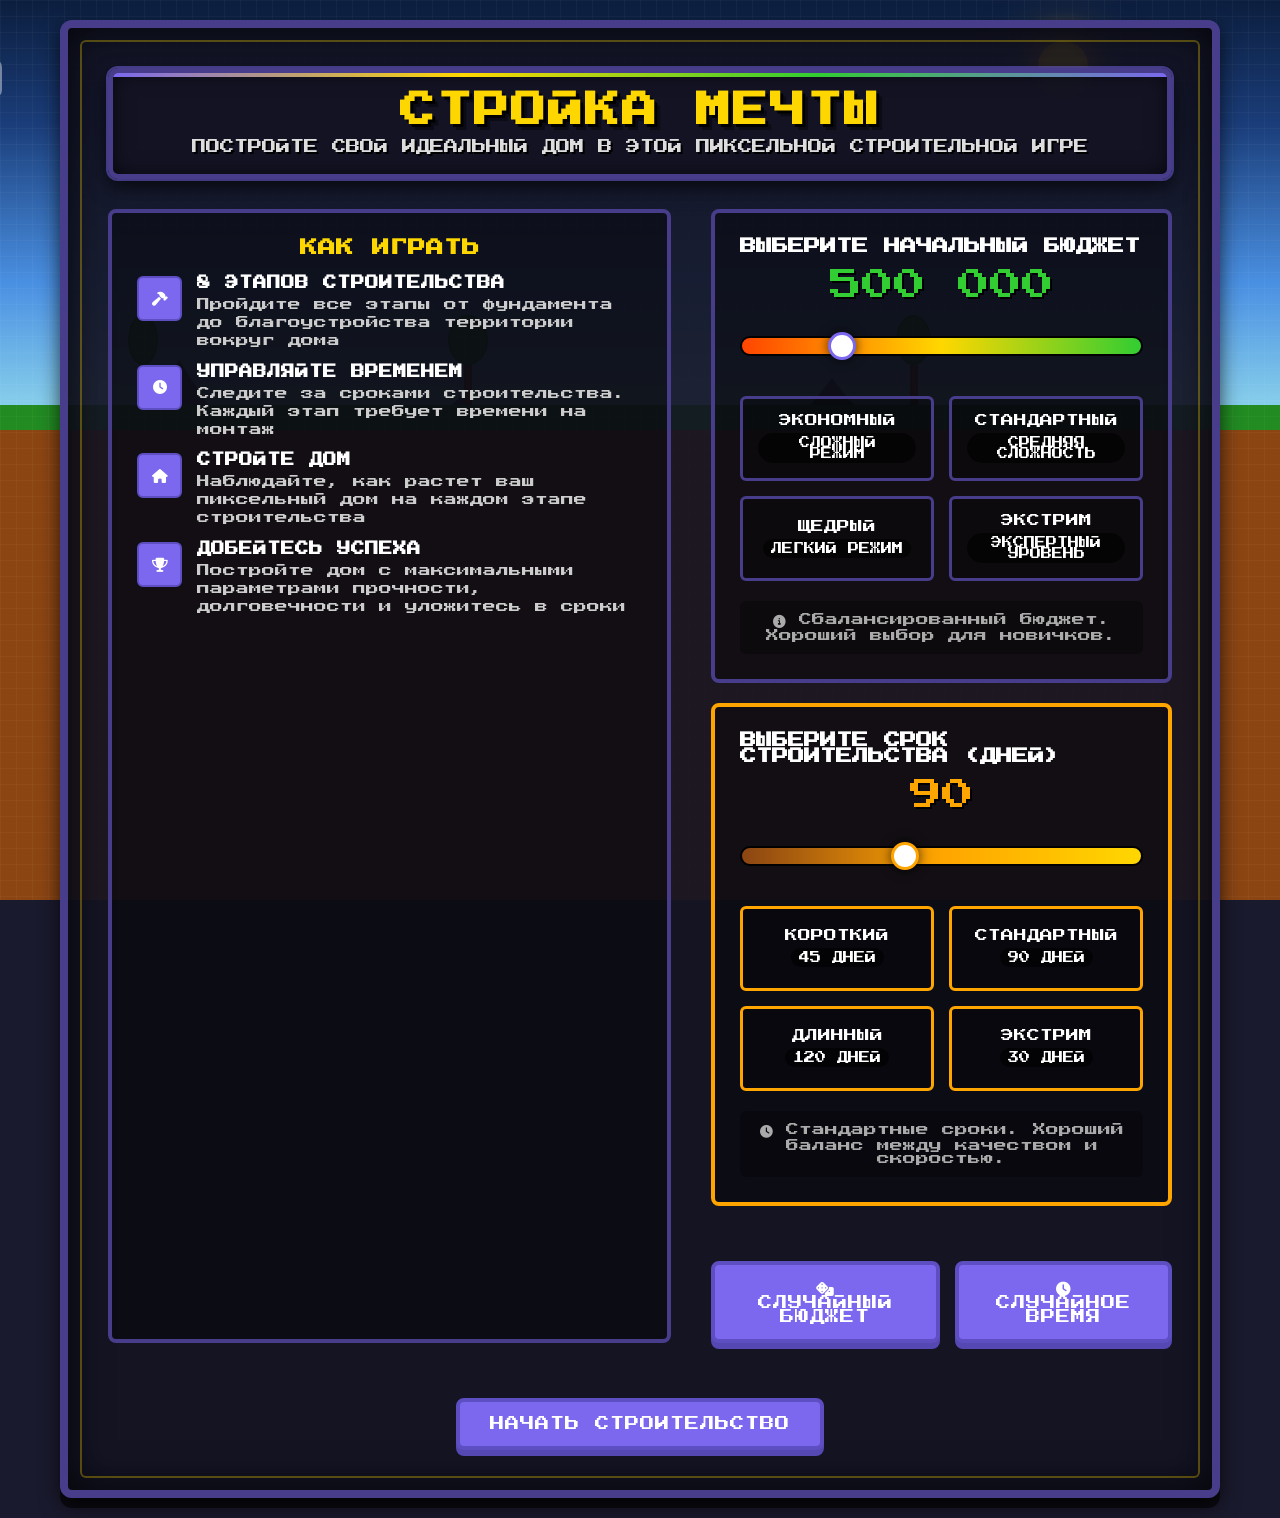
==== index.html @ 96638a07 "Intial commit." ====
<!DOCTYPE html>
<html lang="ru">
<head>
    <meta charset="UTF-8">
    <meta name="viewport" content="width=device-width, initial-scale=1.0">
    <title>Стройка мечты - Начало</title>
    <link rel="stylesheet" href="https://cdnjs.cloudflare.com/ajax/libs/font-awesome/6.4.0/css/all.min.css">
    <link href="https://fonts.googleapis.com/css2?family=Press+Start+2P&display=swap" rel="stylesheet">
    <link rel="stylesheet" href="style.css">
    <style>
        /* Стили только для стартовой страницы */
        .game-container {
            position: relative;
            max-width: 1200px;
            margin: 0 auto;
            padding: 20px;
            z-index: 10;
        }

        .start-screen {
            background-color: var(--ui-bg);
            border: 8px solid var(--ui-border);
            padding: 40px;
            text-align: center;
            width: 100%;
            margin: 0 auto;
            position: relative;
            box-shadow:
                inset 0 0 40px rgba(0, 0, 0, 0.8),
                0 10px 0 rgba(0, 0, 0, 0.6),
                var(--shadow-heavy);
            border-radius: 12px;
        }

        .start-screen::before {
            content: '';
            position: absolute;
            top: 12px;
            right: 12px;
            bottom: 12px;
            left: 12px;
            border: 2px solid rgba(255, 215, 0, 0.3);
            pointer-events: none;
            border-radius: 6px;
        }

        .start-content {
            display: grid;
            grid-template-columns: 1.1fr 0.9fr;
            gap: 40px;
            margin: 30px 0;
            text-align: left;
            width: 100%;
        }

        .instructions {
            background-color: rgba(0, 0, 0, 0.4);
            border: 4px solid var(--ui-border);
            padding: 25px;
            border-radius: 8px;
        }

        .instructions h3 {
            font-size: 1.1rem;
            color: var(--warning);
            margin-bottom: 20px;
            text-align: center;
        }

        .instruction-item {
            display: flex;
            align-items: flex-start;
            gap: 15px;
            margin-bottom: 15px;
        }

        .instruction-icon {
            width: 45px;
            height: 45px;
            background-color: var(--primary);
            display: flex;
            align-items: center;
            justify-content: center;
            flex-shrink: 0;
            border: 2px solid var(--primary-dark);
            border-radius: 6px;
        }

        .instruction-text h4 {
            font-size: 0.85rem;
            color: #fff;
            margin-bottom: 6px;
        }

        .instruction-text p {
            font-size: 0.8rem;
            color: #ccc;
            line-height: 1.4;
        }

        .budget-selector, .time-selector {
            background-color: rgba(0, 0, 0, 0.4);
            border: 4px solid var(--ui-border);
            padding: 25px;
            border-radius: 8px;
            margin-bottom: 20px;
        }

        .time-selector {
            border-color: var(--time-color);
        }

        #budget-value, #time-value {
            font-size: 2rem;
            margin: 15px 0;
            text-shadow: 2px 2px 0 #000;
            text-align: center;
        }

        #budget-value { color: var(--success); }
        #time-value { color: var(--time-color); }

        #budget-slider, #time-slider {
            width: 100%;
            height: 20px;
            margin: 20px 0;
            -webkit-appearance: none;
            outline: none;
            border-radius: 10px;
            border: 2px solid #000;
        }

        #budget-slider {
            background: linear-gradient(90deg, var(--danger), var(--warning), var(--success));
        }

        #time-slider {
            background: linear-gradient(90deg, #8B4513, #FFA500, #FFD700);
        }

        #budget-slider::-webkit-slider-thumb,
        #time-slider::-webkit-slider-thumb {
            -webkit-appearance: none;
            width: 28px;
            height: 28px;
            background: #fff;
            cursor: pointer;
            box-shadow: 0 0 12px rgba(0, 0, 0, 0.7);
            border-radius: 50%;
        }

        #budget-slider::-webkit-slider-thumb {
            border: 3px solid var(--primary);
        }

        #time-slider::-webkit-slider-thumb {
            border: 3px solid var(--time-color);
        }

        .preset-buttons {
            display: grid;
            grid-template-columns: repeat(2, 1fr);
            gap: 15px;
            margin: 20px 0;
        }

        .budget-preset, .time-preset {
            padding: 15px;
            border: 3px solid var(--ui-border);
            background-color: rgba(0, 0, 0, 0.3);
            color: #fff;
            cursor: pointer;
            transition: all 0.3s ease;
            font-size: 0.8rem;
            border-radius: 6px;
            min-height: 85px;
            display: flex;
            flex-direction: column;
            justify-content: center;
            align-items: center;
        }

        .time-preset {
            border-color: var(--time-color);
        }

        .budget-preset:hover, .time-preset:hover {
            transform: scale(1.03);
            border-color: var(--primary);
            box-shadow: 0 0 15px rgba(123, 104, 238, 0.5);
        }

        .time-preset:hover {
            border-color: var(--time-color);
            box-shadow: 0 0 15px rgba(255, 165, 0, 0.5);
        }

        .difficulty-indicator {
            display: inline-block;
            padding: 4px 8px;
            font-size: 0.7rem;
            margin-top: 6px;
            background-color: rgba(0, 0, 0, 0.6);
            border-radius: 15px;
        }

        #budget-message, #time-message {
            margin-top: 20px;
            font-size: 0.8rem;
            color: #aaa;
            text-align: center;
            padding: 12px;
            background-color: rgba(0,0,0,0.3);
            border-radius: 6px;
        }

        .game-controls {
            margin-top: 30px;
            padding-top: 20px;
            border-top: 4px solid var(--ui-border);
            display: flex;
            justify-content: center;
            width: 100%;
        }

        @media (max-width: 768px) {
            .start-content {
                grid-template-columns: 1fr;
            }

            .preset-buttons {
                grid-template-columns: 1fr;
            }
        }
    </style>
</head>
<body>
    <!-- Фон -->
    <div class="terraria-bg">
        <div class="sky-bg">
            <div class="sun"></div>
            <div class="pixel-cloud cloud-1"></div>
            <div class="pixel-cloud cloud-2"></div>
            <div class="pixel-cloud cloud-3"></div>
            <div class="pixel-cloud cloud-4"></div>
            <div class="bird bird-1"><i class="fas fa-dove"></i></div>
            <div class="bird bird-2"><i class="fas fa-dove"></i></div>
            <div class="bird bird-3"><i class="fas fa-dove"></i></div>
        </div>
        <div class="mountain-range">
            <div class="mountain mountain-1"></div>
            <div class="mountain mountain-2"></div>
            <div class="mountain mountain-3"></div>
            <div class="mountain mountain-4"></div>
        </div>
        <div class="bg-tree bg-tree-1">
            <div class="bg-tree-trunk"></div>
            <div class="bg-tree-crown"></div>
        </div>
        <div class="bg-tree bg-tree-2">
            <div class="bg-tree-trunk"></div>
            <div class="bg-tree-crown"></div>
        </div>
        <div class="bg-tree bg-tree-3">
            <div class="bg-tree-trunk"></div>
            <div class="bg-tree-crown"></div>
        </div>
        <div class="detailed-ground"></div>
        <div class="pixel-grid"></div>
    </div>

    <div class="game-container">
        <div class="start-screen">
            <header>
                <h1>СТРОЙКА МЕЧТЫ</h1>
                <p class="subtitle">ПОСТРОЙТЕ СВОЙ ИДЕАЛЬНЫЙ ДОМ В ЭТОЙ ПИКСЕЛЬНОЙ СТРОИТЕЛЬНОЙ ИГРЕ</p>
            </header>

            <div class="start-content">
                <div class="instructions">
                    <h3>КАК ИГРАТЬ</h3>
                    <div class="instruction-item">
                        <div class="instruction-icon">
                            <i class="fas fa-hammer"></i>
                        </div>
                        <div class="instruction-text">
                            <h4>8 ЭТАПОВ СТРОИТЕЛЬСТВА</h4>
                            <p>Пройдите все этапы от фундамента до благоустройства территории вокруг дома</p>
                        </div>
                    </div>
                    <div class="instruction-item">
                        <div class="instruction-icon">
                            <i class="fas fa-clock"></i>
                        </div>
                        <div class="instruction-text">
                            <h4>УПРАВЛЯЙТЕ ВРЕМЕНЕМ</h4>
                            <p>Следите за сроками строительства. Каждый этап требует времени на монтаж</p>
                        </div>
                    </div>
                    <div class="instruction-item">
                        <div class="instruction-icon">
                            <i class="fas fa-home"></i>
                        </div>
                        <div class="instruction-text">
                            <h4>СТРОЙТЕ ДОМ</h4>
                            <p>Наблюдайте, как растет ваш пиксельный дом на каждом этапе строительства</p>
                        </div>
                    </div>
                    <div class="instruction-item">
                        <div class="instruction-icon">
                            <i class="fas fa-trophy"></i>
                        </div>
                        <div class="instruction-text">
                            <h4>ДОБЕЙТЕСЬ УСПЕХА</h4>
                            <p>Постройте дом с максимальными параметрами прочности, долговечности и уложитесь в сроки</p>
                        </div>
                    </div>
                </div>

                <div>
                    <div class="budget-selector">
                        <h3>ВЫБЕРИТЕ НАЧАЛЬНЫЙ БЮДЖЕТ</h3>
                        <div id="budget-value">500000</div>
                        <input type="range" id="budget-slider" min="200000" max="1500000" step="50000" value="500000">

                        <div class="preset-buttons">
                            <button class="budget-preset" id="preset-low" data-value="300000">
                                <div>ЭКОНОМНЫЙ</div>
                                <span class="difficulty-indicator">СЛОЖНЫЙ РЕЖИМ</span>
                            </button>
                            <button class="budget-preset" id="preset-medium" data-value="500000">
                                <div>СТАНДАРТНЫЙ</div>
                                <span class="difficulty-indicator">СРЕДНЯЯ СЛОЖНОСТЬ</span>
                            </button>
                            <button class="budget-preset" id="preset-high" data-value="800000">
                                <div>ЩЕДРЫЙ</div>
                                <span class="difficulty-indicator">ЛЕГКИЙ РЕЖИМ</span>
                            </button>
                            <button class="budget-preset" id="preset-expert" data-value="200000">
                                <div>ЭКСТРИМ</div>
                                <span class="difficulty-indicator">ЭКСПЕРТНЫЙ УРОВЕНЬ</span>
                            </button>
                        </div>

                        <div id="budget-message">
                            Выберите бюджет или нажмите "Случайный бюджет" для игры со случайной суммой
                        </div>
                    </div>

                    <div class="time-selector">
                        <h3>ВЫБЕРИТЕ СРОК СТРОИТЕЛЬСТВА (ДНЕЙ)</h3>
                        <div id="time-value">90</div>
                        <input type="range" id="time-slider" min="30" max="180" step="5" value="90">

                        <div class="preset-buttons">
                            <button class="time-preset" id="time-short" data-value="45">
                                <div>КОРОТКИЙ</div>
                                <span class="difficulty-indicator">45 ДНЕЙ</span>
                            </button>
                            <button class="time-preset" id="time-medium" data-value="90">
                                <div>СТАНДАРТНЫЙ</div>
                                <span class="difficulty-indicator">90 ДНЕЙ</span>
                            </button>
                            <button class="time-preset" id="time-long" data-value="120">
                                <div>ДЛИННЫЙ</div>
                                <span class="difficulty-indicator">120 ДНЕЙ</span>
                            </button>
                            <button class="time-preset" id="time-extreme" data-value="30">
                                <div>ЭКСТРИМ</div>
                                <span class="difficulty-indicator">30 ДНЕЙ</span>
                            </button>
                        </div>

                        <div id="time-message">
                            Каждый этап строительства требует времени. Уложитесь в сроки!
                        </div>
                    </div>

                    <div class="game-controls" style="border-top: none; margin-top: 20px;">
                        <button class="game-button" id="random-budget-btn">
                            <i class="fas fa-dice"></i> СЛУЧАЙНЫЙ БЮДЖЕТ
                        </button>
                        <button class="game-button" id="random-time-btn" style="margin-left: 15px;">
                            <i class="fas fa-clock"></i> СЛУЧАЙНОЕ ВРЕМЯ
                        </button>
                    </div>
                </div>
            </div>

            <button class="game-button" id="start-btn" style="margin-top: 25px;">
                НАЧАТЬ СТРОИТЕЛЬСТВО
            </button>
        </div>
    </div>

    <script>
        // Функции для стартовой страницы
        const budgetSlider = document.getElementById('budget-slider');
        const budgetValue = document.getElementById('budget-value');
        const timeSlider = document.getElementById('time-slider');
        const timeValue = document.getElementById('time-value');
        const randomBudgetBtn = document.getElementById('random-budget-btn');
        const randomTimeBtn = document.getElementById('random-time-btn');
        const budgetMessage = document.getElementById('budget-message');
        const timeMessage = document.getElementById('time-message');
        const startBtn = document.getElementById('start-btn');
        const budgetPresetButtons = document.querySelectorAll('.budget-preset');
        const timePresetButtons = document.querySelectorAll('.time-preset');

        // Обновление значений ползунка бюджета
        budgetSlider.addEventListener('input', function() {
            const value = parseInt(this.value);
            budgetValue.textContent = formatNumber(value);
            updateBudgetMessage(value);
        });

        // Обновление значений ползунка времени
        timeSlider.addEventListener('input', function() {
            const value = parseInt(this.value);
            timeValue.textContent = value;
            updateTimeMessage(value);
        });

        // Кнопка случайного бюджета
        randomBudgetBtn.addEventListener('click', generateRandomBudget);

        // Кнопка случайного времени
        randomTimeBtn.addEventListener('click', generateRandomTime);

        // Пресеты бюджета
        budgetPresetButtons.forEach(button => {
            button.addEventListener('click', function() {
                const value = this.getAttribute('data-value');
                budgetSlider.value = value;
                budgetValue.textContent = formatNumber(value);
                updateBudgetMessage(parseInt(value));

                budgetPresetButtons.forEach(btn => {
                    btn.style.opacity = "0.8";
                    btn.style.transform = "scale(0.98)";
                });
                this.style.opacity = "1";
                this.style.transform = "scale(1.02)";
            });
        });

        // Пресеты времени
        timePresetButtons.forEach(button => {
            button.addEventListener('click', function() {
                const value = this.getAttribute('data-value');
                timeSlider.value = value;
                timeValue.textContent = value;
                updateTimeMessage(parseInt(value));

                timePresetButtons.forEach(btn => {
                    btn.style.opacity = "0.8";
                    btn.style.transform = "scale(0.98)";
                });
                this.style.opacity = "1";
                this.style.transform = "scale(1.02)";
            });
        });

        // Форматирование чисел с разделителями
        function formatNumber(num) {
            return new Intl.NumberFormat('ru-RU').format(num);
        }

        // Генерация случайного бюджета
        function generateRandomBudget() {
            const minBudget = 200000;
            const maxBudget = 1200000;
            const steps = (maxBudget - minBudget) / 50000;
            const randomStep = Math.floor(Math.random() * (steps + 1));
            const randomBudget = minBudget + (randomStep * 50000);

            budgetSlider.value = randomBudget;
            budgetValue.textContent = formatNumber(randomBudget);

            let difficulty = "";
            let message = "";

            if (randomBudget < 350000) {
                difficulty = "ЭКСПЕРТ";
                message = "Случайный бюджет: очень сложный режим! Удачи!";
            } else if (randomBudget < 500000) {
                difficulty = "СЛОЖНЫЙ";
                message = "Случайный бюджет: непростой вызов для строителя!";
            } else if (randomBudget < 700000) {
                difficulty = "СРЕДНИЙ";
                message = "Случайный бюджет: сбалансированный вариант.";
            } else if (randomBudget < 900000) {
                difficulty = "ЛЕГКИЙ";
                message = "Случайный бюджет: хороший бюджет для строительства.";
            } else {
                difficulty = "ОЧЕНЬ ЛЕГКИЙ";
                message = "Случайный бюджет: щедрый бюджет! Можно не экономить.";
            }

            budgetMessage.innerHTML = `<i class="fas fa-dice"></i> ${message} (Сложность: ${difficulty})`;
        }

        // Генерация случайного времени
        function generateRandomTime() {
            const minTime = 30;
            const maxTime = 180;
            const steps = (maxTime - minTime) / 5;
            const randomStep = Math.floor(Math.random() * (steps + 1));
            const randomTime = minTime + (randomStep * 5);

            timeSlider.value = randomTime;
            timeValue.textContent = randomTime;

            let difficulty = "";
            let message = "";

            if (randomTime < 45) {
                difficulty = "ЭКСТРИМ";
                message = "Случайное время: экстремально сжатые сроки! Только быстрые варианты!";
            } else if (randomTime < 75) {
                difficulty = "СЛОЖНЫЙ";
                message = "Случайное время: сжатые сроки! Придется торопиться.";
            } else if (randomTime < 105) {
                difficulty = "СРЕДНИЙ";
                message = "Случайное время: стандартные сроки. Хороший баланс.";
            } else if (randomTime < 135) {
                difficulty = "ЛЕГКИЙ";
                message = "Случайное время: щедрые сроки. Можно не торопиться.";
            } else {
                difficulty = "ОЧЕНЬ ЛЕГКИЙ";
                message = "Случайное время: очень много времени! Можно выбирать самые качественные варианты.";
            }

            timeMessage.innerHTML = `<i class="fas fa-clock"></i> ${message} (Сложность: ${difficulty})`;
        }

        // Обновление сообщения о бюджете
        function updateBudgetMessage(value) {
            let message = "";

            if (value < 350000) {
                message = "Очень сложный режим! Придется серьезно экономить.";
            } else if (value < 500000) {
                message = "Сложный режим. Потребуется тщательное планирование.";
            } else if (value < 700000) {
                message = "Сбалансированный бюджет. Хороший выбор для новичков.";
            } else if (value < 900000) {
                message = "Щедрый бюджет. Можно позволить себе качественные материалы.";
            } else {
                message = "Очень щедрый бюджет! Строительство будет комфортным.";
            }

            budgetMessage.innerHTML = `<i class="fas fa-info-circle"></i> ${message}`;
        }

        // Обновление сообщения о времени
        function updateTimeMessage(value) {
            let message = "";

            if (value < 45) {
                message = "Очень сжатые сроки! Придется выбирать только быстрые варианты.";
            } else if (value < 75) {
                message = "Сжатые сроки. Нужно внимательно следить за временем.";
            } else if (value < 105) {
                message = "Стандартные сроки. Хороший баланс между качеством и скоростью.";
            } else if (value < 135) {
                message = "Щедрые сроки. Можно не торопиться и выбирать качественные варианты.";
            } else {
                message = "Очень много времени! Можно выбирать самые качественные и долгие варианты.";
            }

            timeMessage.innerHTML = `<i class="fas fa-clock"></i> ${message}`;
        }

        // Начало игры - переход на игровую страницу
        startBtn.addEventListener('click', function() {
            // Сохраняем настройки в localStorage
            localStorage.setItem('budget', budgetSlider.value);
            localStorage.setItem('time', timeSlider.value);
            // Переходим на игровую страницу
            window.location.href = 'game.html';
        });

        // Инициализация
        document.addEventListener('DOMContentLoaded', function() {
            budgetValue.textContent = formatNumber(budgetSlider.value);
            timeValue.textContent = timeSlider.value;
            updateBudgetMessage(parseInt(budgetSlider.value));
            updateTimeMessage(parseInt(timeSlider.value));
        });
    </script>
</body>
</html>
---- style.css ----
/* Общие стили для всех страниц */
:root {
    --primary: #7B68EE;
    --primary-dark: #5D4EC2;
    --success: #32CD32;
    --danger: #FF4500;
    --warning: #FFD700;
    --earth: #8B4513;
    --grass: #228B22;
    --sky-day: #87CEEB;
    --sky-night: #0c1e3e;
    --cloud: #F0F8FF;
    --stone: #808080;
    --wood: #8B4513;
    --brick: #B22222;
    --dark-bg: #1a1a2e;
    --ui-bg: rgba(20, 20, 35, 0.92);
    --ui-border: #483D8B;
    --ui-glow: rgba(123, 104, 238, 0.5);
    --pixel-size: 4px;
    --shadow-heavy: 0 8px 20px rgba(0, 0, 0, 0.7);
    --time-color: #FFA500;
    --step-current: #FFD700;
    --step-completed: #32CD32;
    --step-incomplete: #7B68EE;
    --step-future: #5D4EC2;
}

* {
    box-sizing: border-box;
    margin: 0;
    padding: 0;
    font-family: 'Press Start 2P', cursive;
    image-rendering: pixelated;
    image-rendering: crisp-edges;
}

body {
    background-color: var(--dark-bg);
    color: #fff;
    min-height: 100vh;
    overflow-x: hidden;
    position: relative;
    font-size: 14px;
}

/* Фон в стиле Terraria */
.terraria-bg {
    position: fixed;
    top: 0;
    left: 0;
    width: 100%;
    height: 100%;
    z-index: -1;
    overflow: hidden;
}

.sky-bg {
    position: absolute;
    top: 0;
    left: 0;
    width: 100%;
    height: 45%;
    background: linear-gradient(to bottom,
        #0c1e3e 0%,
        #1a3c78 30%,
        #4a90e2 70%,
        #87CEEB 100%);
    z-index: 1;
}

.sun {
    position: absolute;
    top: 10%;
    right: 15%;
    width: 50px;
    height: 50px;
    background: radial-gradient(circle, #FFD700 40%, #FF8C00 100%);
    border-radius: 50%;
    box-shadow: 0 0 30px #FFA500, 0 0 60px rgba(255, 165, 0, 0.5);
    z-index: 2;
}

.mountain-range {
    position: absolute;
    bottom: 40%;
    left: 0;
    width: 100%;
    height: 20%;
    z-index: 3;
}

.mountain {
    position: absolute;
    bottom: 0;
    background: linear-gradient(to bottom, #2c3e50, #34495e);
    border: 2px solid #1c2833;
}

.mountain-1 {
    left: 5%;
    width: 18%;
    height: 100%;
    clip-path: polygon(0% 100%, 50% 0%, 100% 100%);
}

.mountain-2 {
    left: 25%;
    width: 22%;
    height: 80%;
    clip-path: polygon(0% 100%, 50% 0%, 100% 100%);
}

.mountain-3 {
    left: 55%;
    width: 20%;
    height: 90%;
    clip-path: polygon(0% 100%, 50% 0%, 100% 100%);
}

.mountain-4 {
    left: 75%;
    width: 18%;
    height: 75%;
    clip-path: polygon(0% 100%, 50% 0%, 100% 100%);
}

.detailed-ground {
    position: absolute;
    bottom: 0;
    left: 0;
    width: 100%;
    height: 55%;
    background:
        linear-gradient(to bottom, var(--grass) 5%, var(--earth) 5%, var(--earth) 100%),
        repeating-linear-gradient(90deg,
            transparent,
            transparent 12px,
            rgba(139, 69, 19, 0.2) 12px,
            rgba(139, 69, 19, 0.2) 24px);
    z-index: 4;
    overflow: hidden;
}

.bg-tree {
    position: absolute;
    bottom: 55%;
    z-index: 3;
}

.bg-tree-1 {
    left: 10%;
    width: 30px;
    height: 80px;
}

.bg-tree-2 {
    left: 35%;
    width: 40px;
    height: 100px;
}

.bg-tree-3 {
    left: 70%;
    width: 35px;
    height: 90px;
}

.bg-tree-trunk {
    position: absolute;
    bottom: 0;
    width: 8px;
    height: 40px;
    background-color: #8B4513;
    border: 2px solid #654321;
    left: 50%;
    transform: translateX(-50%);
}

.bg-tree-crown {
    position: absolute;
    bottom: 40px;
    left: 0;
    width: 100%;
    height: 50px;
    background-color: #228B22;
    border: 2px solid #006400;
    border-radius: 50%;
}

.pixel-cloud {
    position: absolute;
    background-color: var(--cloud);
    border-radius: 6px;
    z-index: 2;
    box-shadow:
        0 0 0 2px rgba(255, 255, 255, 0.4),
        inset 0 0 0 2px rgba(0, 0, 0, 0.1);
    animation: floatCloud 80s infinite linear;
}

.cloud-1 { top: 15%; left: -100px; width: 100px; height: 35px; animation-delay: 0s; }
.cloud-2 { top: 25%; left: -150px; width: 140px; height: 45px; animation-delay: 20s; }
.cloud-3 { top: 10%; left: -200px; width: 90px; height: 30px; animation-delay: 40s; }
.cloud-4 { top: 30%; left: -250px; width: 120px; height: 40px; animation-delay: 60s; }

@keyframes floatCloud {
    0% { transform: translateX(0); }
    100% { transform: translateX(calc(100vw + 300px)); }
}

.bird {
    position: absolute;
    color: #000;
    font-size: 16px;
    z-index: 2;
    animation: flyBird 40s infinite linear;
}

.bird-1 { top: 20%; left: -50px; animation-delay: 0s; }
.bird-2 { top: 25%; left: -80px; animation-delay: 10s; }
.bird-3 { top: 15%; left: -120px; animation-delay: 30s; }

@keyframes flyBird {
    0% { transform: translateX(0) translateY(0); }
    25% { transform: translateX(25vw) translateY(-10px); }
    50% { transform: translateX(50vw) translateY(0); }
    75% { transform: translateX(75vw) translateY(-10px); }
    100% { transform: translateX(100vw) translateY(0); }
}

.pixel-grid {
    position: absolute;
    top: 0;
    left: 0;
    width: 100%;
    height: 100%;
    background-image:
        linear-gradient(rgba(255, 255, 255, 0.03) 1px, transparent 1px),
        linear-gradient(90deg, rgba(255, 255, 255, 0.03) 1px, transparent 1px);
    background-size: 16px 16px;
    z-index: 5;
    pointer-events: none;
}

/* Общие элементы интерфейса */
header {
    text-align: center;
    padding: 20px;
    margin-bottom: 20px;
    background-color: var(--ui-bg);
    border: 5px solid var(--ui-border);
    box-shadow:
        0 0 0 2px var(--ui-glow),
        inset 0 0 20px rgba(0, 0, 0, 0.6),
        var(--shadow-heavy);
    position: relative;
    overflow: hidden;
    border-radius: 10px;
    width: 100%;
}

header::before {
    content: '';
    position: absolute;
    top: 0;
    left: 0;
    width: 100%;
    height: 4px;
    background: linear-gradient(90deg, var(--primary), var(--warning), var(--success), var(--primary));
}

h1 {
    font-size: 2.2rem;
    color: var(--warning);
    text-shadow:
        3px 3px 0 #000,
        6px 6px 0 rgba(0, 0, 0, 0.4);
    margin-bottom: 12px;
    letter-spacing: 2px;
}

.subtitle {
    font-size: 0.9rem;
    color: #ddd;
    text-shadow: 2px 2px 0 #000;
    max-width: 90%;
    margin: 0 auto;
}

/* Кнопки */
.game-button {
    background-color: var(--primary);
    border: 4px solid var(--primary-dark);
    color: #fff;
    padding: 15px 30px;
    font-size: 0.9rem;
    cursor: pointer;
    transition: all 0.3s ease;
    text-transform: uppercase;
    letter-spacing: 1px;
    box-shadow: 0 6px 0 rgba(93, 78, 194, 0.9);
    position: relative;
    overflow: hidden;
    border-radius: 8px;
    margin-top: 15px;
    width: auto;
    display: inline-block;
}

.game-button:hover {
    background-color: var(--primary-dark);
    transform: translateY(-4px);
    box-shadow: 0 10px 0 rgba(93, 78, 194, 0.9);
}

.game-button:active {
    transform: translateY(0);
    box-shadow: 0 3px 0 rgba(93, 78, 194, 0.9);
}

.game-button::after {
    content: '';
    position: absolute;
    top: 0;
    left: -100%;
    width: 100%;
    height: 100%;
    background: linear-gradient(90deg, transparent, rgba(255, 255, 255, 0.3), transparent);
    transition: left 0.7s;
}

.game-button:hover::after {
    left: 100%;
}

.game-controls {
    margin-top: 30px;
    padding-top: 20px;
    border-top: 4px solid var(--ui-border);
    display: flex;
    justify-content: center;
    width: 100%;
}

/* Стили для HUD элементов (используются в game.html) */
.hud-item {
    background-color: var(--ui-bg);
    border: 4px solid var(--ui-border);
    padding: 15px;
    position: relative;
    box-shadow:
        inset 0 0 10px rgba(0, 0, 0, 0.6),
        0 4px 0 rgba(0, 0, 0, 0.4),
        var(--shadow-heavy);
    border-radius: 8px;
    min-height: 110px;
    display: flex;
    flex-direction: column;
    justify-content: space-between;
}

.hud-item::before {
    content: '';
    position: absolute;
    top: -2px;
    left: -2px;
    right: -2px;
    height: 4px;
    background: linear-gradient(90deg, transparent, rgba(255, 255, 255, 0.4), transparent);
}

.hud-label {
    font-size: 0.85rem;
    color: #aaa;
    margin-bottom: 10px;
    text-transform: uppercase;
    text-align: center;
}

.hud-value {
    font-size: 1.8rem;
    color: #fff;
    text-shadow: 2px 2px 0 #000;
    text-align: center;
    margin: 8px 0;
}

.money .hud-value { color: var(--success); }
.strength .hud-value { color: var(--danger); }
.durability .hud-value { color: var(--primary); }
.time .hud-value { color: var(--time-color); }

.hud-bar {
    height: 14px;
    background-color: #222;
    border: 2px solid #000;
    margin-top: 12px;
    overflow: hidden;
    position: relative;
    border-radius: 6px;
}

.hud-bar-fill {
    height: 100%;
    transition: width 0.5s ease;
    position: relative;
    border-radius: 4px;
}

.money .hud-bar-fill {
    background: linear-gradient(90deg, #006400, #32CD32, #90EE90);
    box-shadow: inset 0 0 8px rgba(0, 255, 0, 0.4);
}
.strength .hud-bar-fill {
    background: linear-gradient(90deg, #8B0000, #FF4500, #FF7F50);
    box-shadow: inset 0 0 8px rgba(255, 69, 0, 0.4);
}
.durability .hud-bar-fill {
    background: linear-gradient(90deg, #191970, #7B68EE, #9370DB);
    box-shadow: inset 0 0 8px rgba(123, 104, 238, 0.4);
}
.time .hud-bar-fill {
    background: linear-gradient(90deg, #8B4513, #FFA500, #FFD700);
    box-shadow: inset 0 0 8px rgba(255, 165, 0, 0.4);
}

/* Шкала этапов */
.steps-tracker {
    display: flex;
    justify-content: space-between;
    margin: 20px 0;
    padding: 10px;
    background-color: var(--ui-bg);
    border: 4px solid var(--ui-border);
    border-radius: 8px;
    box-shadow: var(--shadow-heavy);
}

.step-tracker-item {
    flex: 1;
    text-align: center;
    padding: 8px 4px;
    margin: 0 2px;
    cursor: pointer;
    transition: all 0.3s ease;
    border-radius: 4px;
    position: relative;
    font-size: 0.7rem;
    min-height: 60px;
    display: flex;
    flex-direction: column;
    justify-content: center;
    align-items: center;
}

.step-tracker-item:hover {
    transform: translateY(-3px);
    box-shadow: 0 5px 10px rgba(0, 0, 0, 0.3);
}

.step-tracker-item.completed {
    background-color: rgba(50, 205, 50, 0.2);
    border: 2px solid var(--step-completed);
    color: var(--step-completed);
}

.step-tracker-item.current {
    background-color: rgba(255, 215, 0, 0.2);
    border: 2px solid var(--step-current);
    color: var(--step-current);
    transform: scale(1.05);
    z-index: 2;
}

.step-tracker-item.future {
    background-color: rgba(123, 104, 238, 0.1);
    border: 2px solid var(--step-future);
    color: var(--step-future);
    opacity: 0.7;
}

.step-tracker-item.incomplete {
    background-color: rgba(123, 104, 238, 0.2);
    border: 2px solid var(--step-incomplete);
    color: var(--step-incomplete);
}

.step-number {
    font-size: 0.9rem;
    font-weight: bold;
    margin-bottom: 4px;
}

.step-name {
    font-size: 0.6rem;
    line-height: 1.2;
}

/* Стили для строительной области */
.construction-area {
    background-color: var(--ui-bg);
    border: 5px solid var(--ui-border);
    padding: 25px;
    position: relative;
    box-shadow:
        inset 0 0 20px rgba(0, 0, 0, 0.8),
        0 6px 0 rgba(0, 0, 0, 0.4),
        var(--shadow-heavy);
    border-radius: 10px;
    min-height: 520px;
    display: flex;
    flex-direction: column;
}

.construction-area::after {
    content: '';
    position: absolute;
    top: 6px;
    right: 6px;
    bottom: 6px;
    left: 6px;
    border: 2px solid rgba(255, 255, 255, 0.1);
    pointer-events: none;
    border-radius: 5px;
}

.step-info {
    margin-bottom: 25px;
    padding-bottom: 15px;
    border-bottom: 2px solid var(--ui-border);
}

.step-title {
    font-size: 1.1rem;
    color: var(--warning);
    margin-bottom: 12px;
    text-shadow: 2px 2px 0 #000;
    display: flex;
    align-items: center;
    gap: 12px;
}

.step-description {
    font-size: 0.85rem;
    color: #ccc;
    line-height: 1.5;
}

/* Дом в стиле Terraria */
.terraria-house {
    width: 100%;
    height: 400px;
    position: relative;
    background-color: rgba(0, 0, 0, 0.4);
    border: 3px solid #000;
    overflow: hidden;
    margin-bottom: 20px;
    border-radius: 6px;
    flex-grow: 1;
}

.house-bg {
    position: absolute;
    top: 0;
    left: 0;
    width: 100%;
    height: 100%;
    background:
        linear-gradient(to bottom, rgba(135, 206, 235, 0.25) 40%,
        rgba(139, 69, 19, 0.4) 40%, rgba(139, 69, 19, 0.4) 100%);
    z-index: 1;
}

.pixel-block {
    position: absolute;
    z-index: 2;
    transition: all 0.6s cubic-bezier(0.34, 1.56, 0.64, 1);
    border-radius: 2px;
}

.foundation {
    bottom: 90px;
    left: 15%;
    width: 70%;
    height: 30px;
    background-color: var(--stone);
    border: 2px solid #555;
    box-shadow: inset 0 0 8px rgba(0, 0, 0, 0.5);
}

.walls {
    bottom: 120px;
    left: 15%;
    width: 70%;
    height: 220px;
    background-color: var(--brick);
    border: 2px solid #8B0000;
    box-shadow: inset 0 0 12px rgba(0, 0, 0, 0.4);
}

.roof {
    bottom: 340px;
    left: 10%;
    width: 80%;
    height: 110px;
    background-color: #2F4F4F;
    border: 2px solid #1C2F2F;
    clip-path: polygon(0% 100%, 50% 0%, 100% 100%);
    box-shadow: inset 0 0 8px rgba(0, 0, 0, 0.5);
}

.window {
    width: 45px;
    height: 45px;
    background-color: #87CEEB;
    border: 2px solid #4682B4;
    box-shadow: inset 0 0 8px rgba(135, 206, 235, 0.5);
}

.window-left { bottom: 220px; left: 25%; }
.window-right { bottom: 220px; right: 25%; }

.door {
    bottom: 120px;
    left: 45%;
    width: 50px;
    height: 140px;
    background-color: var(--wood);
    border: 2px solid #654321;
    box-shadow: inset 0 0 8px rgba(0, 0, 0, 0.4);
}

.chimney {
    bottom: 340px;
    right: 15%;
    width: 25px;
    height: 70px;
    background-color: #696969;
    border: 2px solid #363636;
}

.fence {
    bottom: 90px;
    left: 5%;
    width: 90%;
    height: 25px;
    background-color: var(--wood);
    border: 2px solid #654321;
    display: flex;
    justify-content: space-around;
    padding: 0 12px;
    box-shadow: inset 0 0 8px rgba(0, 0, 0, 0.3);
}

.fence-post {
    width: 6px;
    height: 100%;
    background-color: #654321;
}

.tree {
    bottom: 90px;
    left: 3%;
    width: 50px;
    height: 120px;
}

.tree-trunk {
    position: absolute;
    bottom: 0;
    left: 20px;
    width: 12px;
    height: 70px;
    background-color: #8B4513;
    border: 2px solid #654321;
}

.tree-crown {
    position: absolute;
    bottom: 70px;
    left: 0;
    width: 50px;
    height: 50px;
    background-color: #228B22;
    border: 2px solid #006400;
    border-radius: 50%;
    box-shadow: inset 0 0 8px rgba(0, 100, 0, 0.3);
}

.part-hidden {
    opacity: 0;
    transform: translateY(25px) scale(0.9);
}

.part-visible {
    opacity: 1;
    transform: translateY(0) scale(1);
}

.construction-status {
    text-align: center;
    font-size: 0.85rem;
    color: #aaa;
    margin-top: 15px;
    min-height: 20px;
    background-color: rgba(0, 0, 0, 0.3);
    padding: 8px;
    border-radius: 5px;
    border: 1px solid rgba(255, 255, 255, 0.1);
}

.step-counter {
    text-align: center;
    font-size: 0.8rem;
    color: var(--warning);
    margin-top: 15px;
    background-color: rgba(0, 0, 0, 0.3);
    padding: 8px;
    border-radius: 5px;
    border: 1px solid rgba(255, 215, 0, 0.2);
}

/* Область выбора */
.choices-area {
    display: flex;
    flex-direction: column;
    gap: 15px;
    width: 100%;
}

.choice-option {
    background-color: var(--ui-bg);
    border: 4px solid var(--ui-border);
    padding: 18px;
    cursor: pointer;
    transition: all 0.3s ease;
    position: relative;
    box-shadow: 0 4px 0 rgba(0, 0, 0, 0.4), var(--shadow-heavy);
    border-radius: 8px;
    min-height: 150px;
    display: flex;
    flex-direction: column;
    justify-content: space-between;
}

.choice-option:hover {
    transform: translateY(-6px);
    border-color: var(--primary);
    box-shadow: 0 10px 0 rgba(123, 104, 238, 0.4), var(--shadow-heavy);
}

.choice-option:active {
    transform: translateY(0);
    box-shadow: 0 2px 0 rgba(0, 0, 0, 0.4);
}

.choice-option.selected {
    border-color: var(--step-completed);
    background-color: rgba(50, 205, 50, 0.2) !important;
    box-shadow: 0 4px 0 rgba(50, 205, 50, 0.4), var(--shadow-heavy);
}

.choice-title {
    font-size: 0.85rem;
    color: #fff;
    margin-bottom: 12px;
    display: flex;
    align-items: center;
    gap: 10px;
}

.choice-icon {
    color: var(--primary);
    font-size: 1.2rem;
}

.choice-description {
    font-size: 0.8rem;
    color: #ccc;
    margin-bottom: 15px;
    line-height: 1.4;
    flex-grow: 1;
}

.choice-stats {
    display: grid;
    grid-template-columns: repeat(4, 1fr);
    gap: 10px;
    font-size: 0.8rem;
}

.stat-change {
    font-weight: bold;
    display: block;
    margin-top: 6px;
    font-size: 0.85rem;
}

.positive { color: var(--success); }
.negative { color: var(--danger); }
.neutral { color: var(--warning); }
.time-change { color: var(--time-color); }

/* Модальное окно фактов */
.fact-modal-overlay {
    position: fixed;
    top: 0;
    left: 0;
    right: 0;
    bottom: 0;
    background-color: rgba(0, 0, 0, 0.85);
    display: flex;
    justify-content: center;
    align-items: center;
    z-index: 1000;
    animation: fadeIn 0.3s ease-out;
}

.fact-modal {
    background-color: var(--ui-bg);
    border: 6px solid var(--primary);
    border-radius: 12px;
    width: 90%;
    max-width: 600px;
    padding: 30px;
    position: relative;
    box-shadow:
        0 0 0 4px var(--primary-dark),
        0 0 40px rgba(123, 104, 238, 0.7),
        var(--shadow-heavy);
    animation: slideUp 0.4s cubic-bezier(0.175, 0.885, 0.32, 1.275);
}

.fact-modal-header {
    text-align: center;
    margin-bottom: 25px;
    padding-bottom: 15px;
    border-bottom: 3px solid var(--primary);
}

.fact-modal-title {
    font-size: 1.2rem;
    color: var(--warning);
    text-shadow: 2px 2px 0 #000;
    display: flex;
    align-items: center;
    justify-content: center;
    gap: 15px;
    margin-bottom: 10px;
}

.fact-modal-subtitle {
    font-size: 0.8rem;
    color: #aaa;
    text-transform: uppercase;
}

.fact-content {
    background-color: rgba(0, 0, 0, 0.4);
    border: 3px solid var(--ui-border);
    padding: 25px;
    border-radius: 8px;
    margin-bottom: 25px;
    position: relative;
    min-height: 150px;
    display: flex;
    align-items: center;
    justify-content: center;
}

.fact-content::before {
    content: 'ℹ';
    position: absolute;
    top: -15px;
    left: -15px;
    width: 30px;
    height: 30px;
    background-color: var(--primary);
    border-radius: 50%;
    display: flex;
    align-items: center;
    justify-content: center;
    font-size: 1.2rem;
    color: white;
    border: 3px solid var(--primary-dark);
}

.fact-text {
    font-size: 0.9rem;
    line-height: 1.6;
    color: #fff;
    text-align: center;
}

.fact-source {
    font-size: 0.6rem;
    color: #888;
    text-align: center;
    margin-top: 10px;
    font-style: italic;
}

.fact-modal-actions {
    display: flex;
    justify-content: center;
    margin-top: 20px;
}

.fact-close-btn {
    background-color: var(--primary);
    border: 4px solid var(--primary-dark);
    color: white;
    padding: 15px 40px;
    font-size: 0.9rem;
    cursor: pointer;
    transition: all 0.3s ease;
    text-transform: uppercase;
    letter-spacing: 1px;
    border-radius: 8px;
    box-shadow: 0 6px 0 rgba(93, 78, 194, 0.9);
    position: relative;
    overflow: hidden;
}

.fact-close-btn:hover {
    background-color: var(--primary-dark);
    transform: translateY(-3px);
    box-shadow: 0 9px 0 rgba(93, 78, 194, 0.9);
}

.fact-close-btn:active {
    transform: translateY(0);
    box-shadow: 0 3px 0 rgba(93, 78, 194, 0.9);
}

/* Анимации для модального окна */
@keyframes fadeIn {
    from { opacity: 0; }
    to { opacity: 1; }
}

@keyframes slideUp {
    from {
        opacity: 0;
        transform: translateY(50px) scale(0.9);
    }
    to {
        opacity: 1;
        transform: translateY(0) scale(1);
    }
}

/* Адаптивность */
@media (max-width: 1200px) {
    .game-container {
        max-width: 95%;
        padding: 20px;
    }

    .steps-tracker {
        overflow-x: auto;
    }

    .step-tracker-item {
        min-width: 100px;
    }
}

@media (max-width: 768px) {
    .game-container {
        padding: 15px;
    }

    .game-hud, .end-stats {
        grid-template-columns: repeat(2, 1fr);
    }

    .choice-stats {
        grid-template-columns: repeat(2, 1fr);
    }

    .terraria-house, .final-house-container {
        height: 320px;
    }

    h1 {
        font-size: 1.8rem;
    }

    .steps-tracker {
        flex-wrap: wrap;
    }

    .step-tracker-item {
        min-width: 110px;
        margin-bottom: 5px;
    }

    .fact-modal {
        width: 95%;
        padding: 20px;
    }

    .fact-modal-title {
        font-size: 1rem;
    }

    .fact-text {
        font-size: 0.8rem;
    }
}

@media (max-width: 480px) {
    h1 {
        font-size: 1.5rem;
    }

    .subtitle {
        font-size: 0.8rem;
    }

    .hud-value {
        font-size: 1.5rem;
    }

    .terraria-house, .final-house-container {
        height: 220px;
    }

    .game-button {
        padding: 12px 20px;
        font-size: 0.8rem;
    }

    .choice-stats {
        grid-template-columns: 1fr;
    }

    .step-tracker-item {
        min-width: 70px;
        padding: 5px 2px;
    }

    .step-number {
        font-size: 0.7rem;
    }

    .step-name {
        font-size: 0.45rem;
    }

    .fact-modal {
        padding: 15px;
    }

    .fact-content {
        padding: 15px;
        min-height: 120px;
    }

    .fact-text {
        font-size: 0.75rem;
    }

    .fact-close-btn {
        padding: 12px 30px;
        font-size: 0.8rem;
    }
}
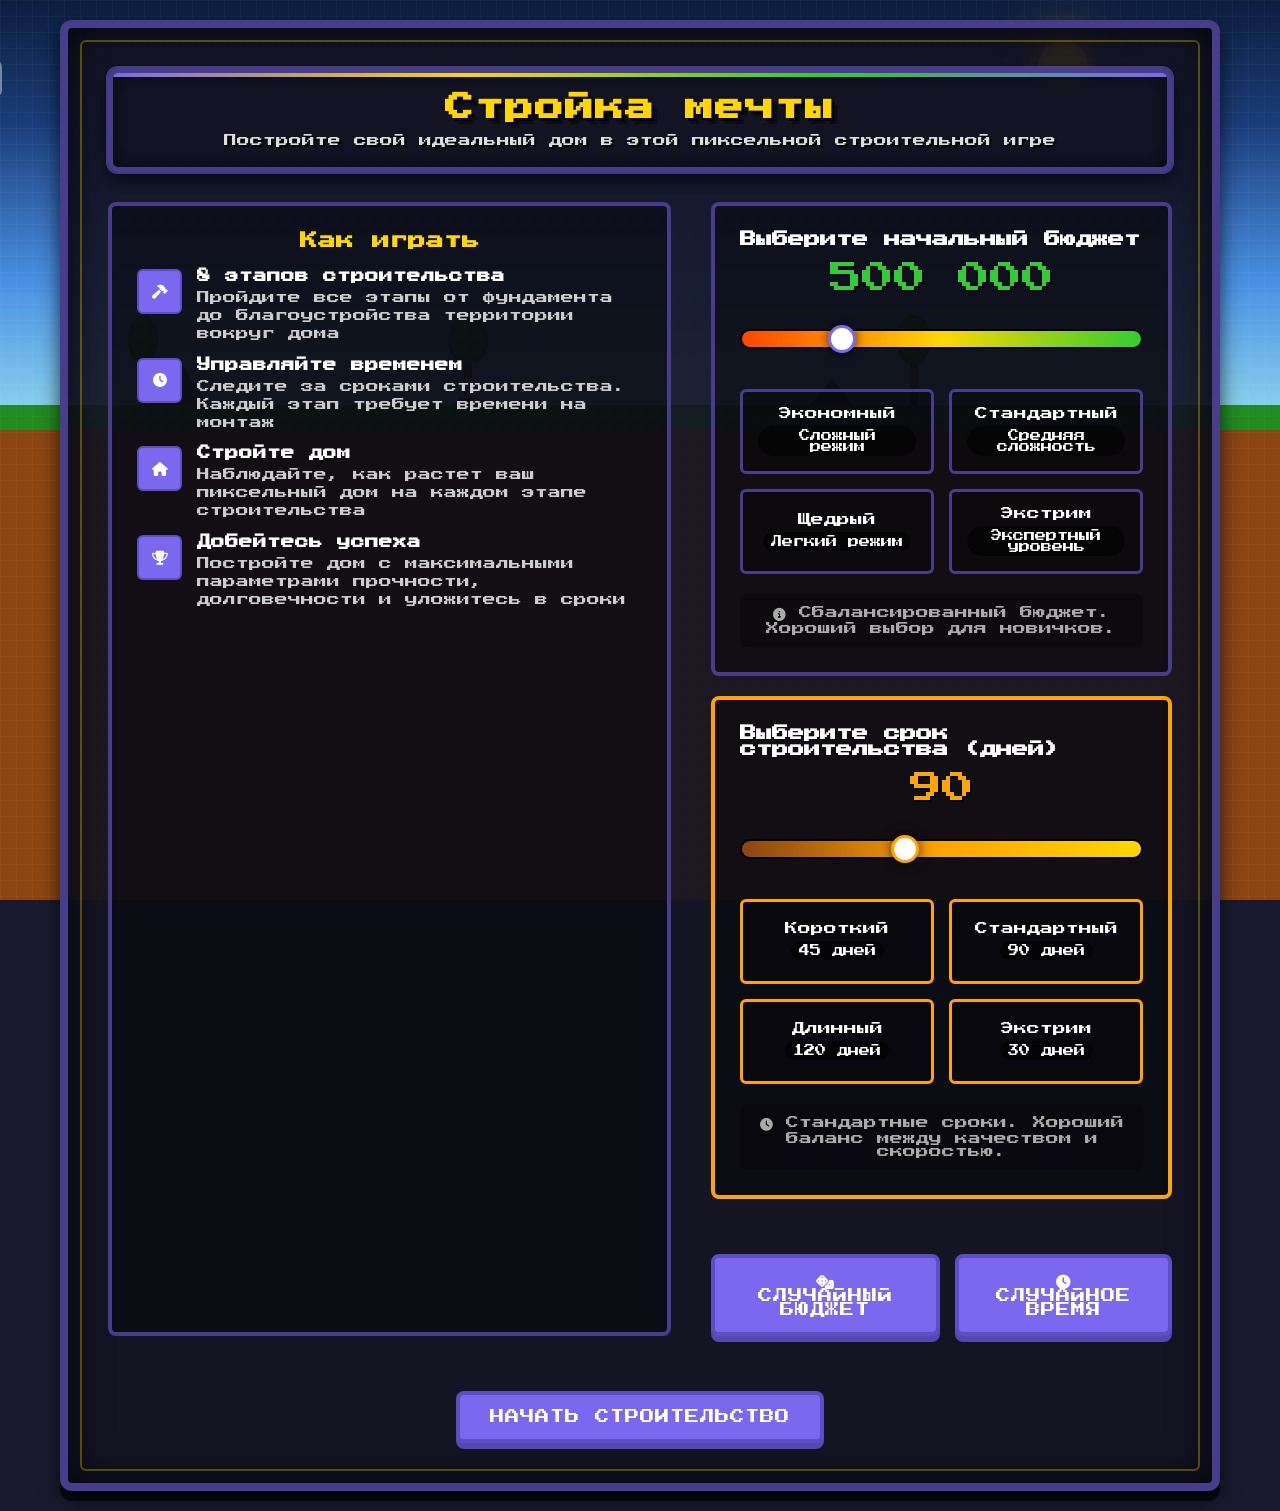
==== commit 2e3a5323: "Fonts have been adjusted." ====
--- a/index.html
+++ b/index.html
@@ -272,19 +272,19 @@
     <div class="game-container">
         <div class="start-screen">
             <header>
-                <h1>СТРОЙКА МЕЧТЫ</h1>
-                <p class="subtitle">ПОСТРОЙТЕ СВОЙ ИДЕАЛЬНЫЙ ДОМ В ЭТОЙ ПИКСЕЛЬНОЙ СТРОИТЕЛЬНОЙ ИГРЕ</p>
+                <h1>Стройка мечты</h1>
+                <p class="subtitle">Постройте свой идеальный дом в этой пиксельной строительной игре</p>
             </header>
 
             <div class="start-content">
                 <div class="instructions">
-                    <h3>КАК ИГРАТЬ</h3>
+                    <h3>Как играть</h3>
                     <div class="instruction-item">
                         <div class="instruction-icon">
                             <i class="fas fa-hammer"></i>
                         </div>
                         <div class="instruction-text">
-                            <h4>8 ЭТАПОВ СТРОИТЕЛЬСТВА</h4>
+                            <h4>8 этапов строительства</h4>
                             <p>Пройдите все этапы от фундамента до благоустройства территории вокруг дома</p>
                         </div>
                     </div>
@@ -293,7 +293,7 @@
                             <i class="fas fa-clock"></i>
                         </div>
                         <div class="instruction-text">
-                            <h4>УПРАВЛЯЙТЕ ВРЕМЕНЕМ</h4>
+                            <h4>Управляйте временем</h4>
                             <p>Следите за сроками строительства. Каждый этап требует времени на монтаж</p>
                         </div>
                     </div>
@@ -302,7 +302,7 @@
                             <i class="fas fa-home"></i>
                         </div>
                         <div class="instruction-text">
-                            <h4>СТРОЙТЕ ДОМ</h4>
+                            <h4>Стройте дом</h4>
                             <p>Наблюдайте, как растет ваш пиксельный дом на каждом этапе строительства</p>
                         </div>
                     </div>
@@ -311,7 +311,7 @@
                             <i class="fas fa-trophy"></i>
                         </div>
                         <div class="instruction-text">
-                            <h4>ДОБЕЙТЕСЬ УСПЕХА</h4>
+                            <h4>Добейтесь успеха</h4>
                             <p>Постройте дом с максимальными параметрами прочности, долговечности и уложитесь в сроки</p>
                         </div>
                     </div>
@@ -319,26 +319,26 @@
 
                 <div>
                     <div class="budget-selector">
-                        <h3>ВЫБЕРИТЕ НАЧАЛЬНЫЙ БЮДЖЕТ</h3>
+                        <h3>Выберите начальный бюджет</h3>
                         <div id="budget-value">500000</div>
                         <input type="range" id="budget-slider" min="200000" max="1500000" step="50000" value="500000">
 
                         <div class="preset-buttons">
                             <button class="budget-preset" id="preset-low" data-value="300000">
-                                <div>ЭКОНОМНЫЙ</div>
-                                <span class="difficulty-indicator">СЛОЖНЫЙ РЕЖИМ</span>
+                                <div>Экономный</div>
+                                <span class="difficulty-indicator">Сложный режим</span>
                             </button>
                             <button class="budget-preset" id="preset-medium" data-value="500000">
-                                <div>СТАНДАРТНЫЙ</div>
-                                <span class="difficulty-indicator">СРЕДНЯЯ СЛОЖНОСТЬ</span>
+                                <div>Стандартный</div>
+                                <span class="difficulty-indicator">Средняя сложность</span>
                             </button>
                             <button class="budget-preset" id="preset-high" data-value="800000">
-                                <div>ЩЕДРЫЙ</div>
-                                <span class="difficulty-indicator">ЛЕГКИЙ РЕЖИМ</span>
+                                <div>Щедрый</div>
+                                <span class="difficulty-indicator">Легкий режим</span>
                             </button>
                             <button class="budget-preset" id="preset-expert" data-value="200000">
-                                <div>ЭКСТРИМ</div>
-                                <span class="difficulty-indicator">ЭКСПЕРТНЫЙ УРОВЕНЬ</span>
+                                <div>Экстрим</div>
+                                <span class="difficulty-indicator">Экспертный уровень</span>
                             </button>
                         </div>
 
@@ -348,26 +348,26 @@
                     </div>
 
                     <div class="time-selector">
-                        <h3>ВЫБЕРИТЕ СРОК СТРОИТЕЛЬСТВА (ДНЕЙ)</h3>
+                        <h3>Выберите срок строительства (дней)</h3>
                         <div id="time-value">90</div>
                         <input type="range" id="time-slider" min="30" max="180" step="5" value="90">
 
                         <div class="preset-buttons">
                             <button class="time-preset" id="time-short" data-value="45">
-                                <div>КОРОТКИЙ</div>
-                                <span class="difficulty-indicator">45 ДНЕЙ</span>
+                                <div>Короткий</div>
+                                <span class="difficulty-indicator">45 дней</span>
                             </button>
                             <button class="time-preset" id="time-medium" data-value="90">
-                                <div>СТАНДАРТНЫЙ</div>
-                                <span class="difficulty-indicator">90 ДНЕЙ</span>
+                                <div>Стандартный</div>
+                                <span class="difficulty-indicator">90 дней</span>
                             </button>
                             <button class="time-preset" id="time-long" data-value="120">
-                                <div>ДЛИННЫЙ</div>
-                                <span class="difficulty-indicator">120 ДНЕЙ</span>
+                                <div>Длинный</div>
+                                <span class="difficulty-indicator">120 дней</span>
                             </button>
                             <button class="time-preset" id="time-extreme" data-value="30">
-                                <div>ЭКСТРИМ</div>
-                                <span class="difficulty-indicator">30 ДНЕЙ</span>
+                                <div>Экстрим</div>
+                                <span class="difficulty-indicator">30 дней</span>
                             </button>
                         </div>
 
@@ -378,17 +378,17 @@
 
                     <div class="game-controls" style="border-top: none; margin-top: 20px;">
                         <button class="game-button" id="random-budget-btn">
-                            <i class="fas fa-dice"></i> СЛУЧАЙНЫЙ БЮДЖЕТ
+                            <i class="fas fa-dice"></i> Случайный бюджет
                         </button>
                         <button class="game-button" id="random-time-btn" style="margin-left: 15px;">
-                            <i class="fas fa-clock"></i> СЛУЧАЙНОЕ ВРЕМЯ
+                            <i class="fas fa-clock"></i> Случайное время
                         </button>
                     </div>
                 </div>
             </div>
 
             <button class="game-button" id="start-btn" style="margin-top: 25px;">
-                НАЧАТЬ СТРОИТЕЛЬСТВО
+                Начать строительство
             </button>
         </div>
     </div>
@@ -481,19 +481,19 @@
             let message = "";
 
             if (randomBudget < 350000) {
-                difficulty = "ЭКСПЕРТ";
+                difficulty = "Эксперт";
                 message = "Случайный бюджет: очень сложный режим! Удачи!";
             } else if (randomBudget < 500000) {
-                difficulty = "СЛОЖНЫЙ";
+                difficulty = "Сложный";
                 message = "Случайный бюджет: непростой вызов для строителя!";
             } else if (randomBudget < 700000) {
-                difficulty = "СРЕДНИЙ";
+                difficulty = "Средний";
                 message = "Случайный бюджет: сбалансированный вариант.";
             } else if (randomBudget < 900000) {
-                difficulty = "ЛЕГКИЙ";
+                difficulty = "Легкий";
                 message = "Случайный бюджет: хороший бюджет для строительства.";
             } else {
-                difficulty = "ОЧЕНЬ ЛЕГКИЙ";
+                difficulty = "Очень легкий";
                 message = "Случайный бюджет: щедрый бюджет! Можно не экономить.";
             }
 
@@ -515,19 +515,19 @@
             let message = "";
 
             if (randomTime < 45) {
-                difficulty = "ЭКСТРИМ";
+                difficulty = "Экстрим";
                 message = "Случайное время: экстремально сжатые сроки! Только быстрые варианты!";
             } else if (randomTime < 75) {
-                difficulty = "СЛОЖНЫЙ";
+                difficulty = "Сложный";
                 message = "Случайное время: сжатые сроки! Придется торопиться.";
             } else if (randomTime < 105) {
-                difficulty = "СРЕДНИЙ";
+                difficulty = "Средний";
                 message = "Случайное время: стандартные сроки. Хороший баланс.";
             } else if (randomTime < 135) {
-                difficulty = "ЛЕГКИЙ";
+                difficulty = "Легкий";
                 message = "Случайное время: щедрые сроки. Можно не торопиться.";
             } else {
-                difficulty = "ОЧЕНЬ ЛЕГКИЙ";
+                difficulty = "Очень легкий";
                 message = "Случайное время: очень много времени! Можно выбирать самые качественные варианты.";
             }
 
--- a/style.css
+++ b/style.css
@@ -271,17 +271,17 @@
 }
 
 h1 {
-    font-size: 2.2rem;
+    font-size: 1.8rem;
     color: var(--warning);
     text-shadow:
         3px 3px 0 #000,
         6px 6px 0 rgba(0, 0, 0, 0.4);
     margin-bottom: 12px;
-    letter-spacing: 2px;
+    letter-spacing: 1px;
 }
 
 .subtitle {
-    font-size: 0.9rem;
+    font-size: 0.8rem;
     color: #ddd;
     text-shadow: 2px 2px 0 #000;
     max-width: 90%;
@@ -371,7 +371,7 @@
 }
 
 .hud-label {
-    font-size: 0.85rem;
+    font-size: 0.75rem;
     color: #aaa;
     margin-bottom: 10px;
     text-transform: uppercase;
@@ -379,7 +379,7 @@
 }
 
 .hud-value {
-    font-size: 1.8rem;
+    font-size: 1.5rem;
     color: #fff;
     text-shadow: 2px 2px 0 #000;
     text-align: center;
@@ -532,7 +532,7 @@
 }
 
 .step-title {
-    font-size: 1.1rem;
+    font-size: 1rem;
     color: var(--warning);
     margin-bottom: 12px;
     text-shadow: 2px 2px 0 #000;
@@ -762,7 +762,7 @@
 }
 
 .choice-title {
-    font-size: 0.85rem;
+    font-size: 0.75rem;
     color: #fff;
     margin-bottom: 12px;
     display: flex;
@@ -840,7 +840,7 @@
 }
 
 .fact-modal-title {
-    font-size: 1.2rem;
+    font-size: 1rem;
     color: var(--warning);
     text-shadow: 2px 2px 0 #000;
     display: flex;
@@ -851,7 +851,7 @@
 }
 
 .fact-modal-subtitle {
-    font-size: 0.8rem;
+    font-size: 0.7rem;
     color: #aaa;
     text-transform: uppercase;
 }
@@ -985,7 +985,7 @@
     }
 
     h1 {
-        font-size: 1.8rem;
+        font-size: 1.5rem;
     }
 
     .steps-tracker {
@@ -1003,7 +1003,7 @@
     }
 
     .fact-modal-title {
-        font-size: 1rem;
+        font-size: 0.9rem;
     }
 
     .fact-text {
@@ -1013,15 +1013,15 @@
 
 @media (max-width: 480px) {
     h1 {
-        font-size: 1.5rem;
+        font-size: 1.3rem;
     }
 
     .subtitle {
-        font-size: 0.8rem;
+        font-size: 0.7rem;
     }
 
     .hud-value {
-        font-size: 1.5rem;
+        font-size: 1.3rem;
     }
 
     .terraria-house, .final-house-container {
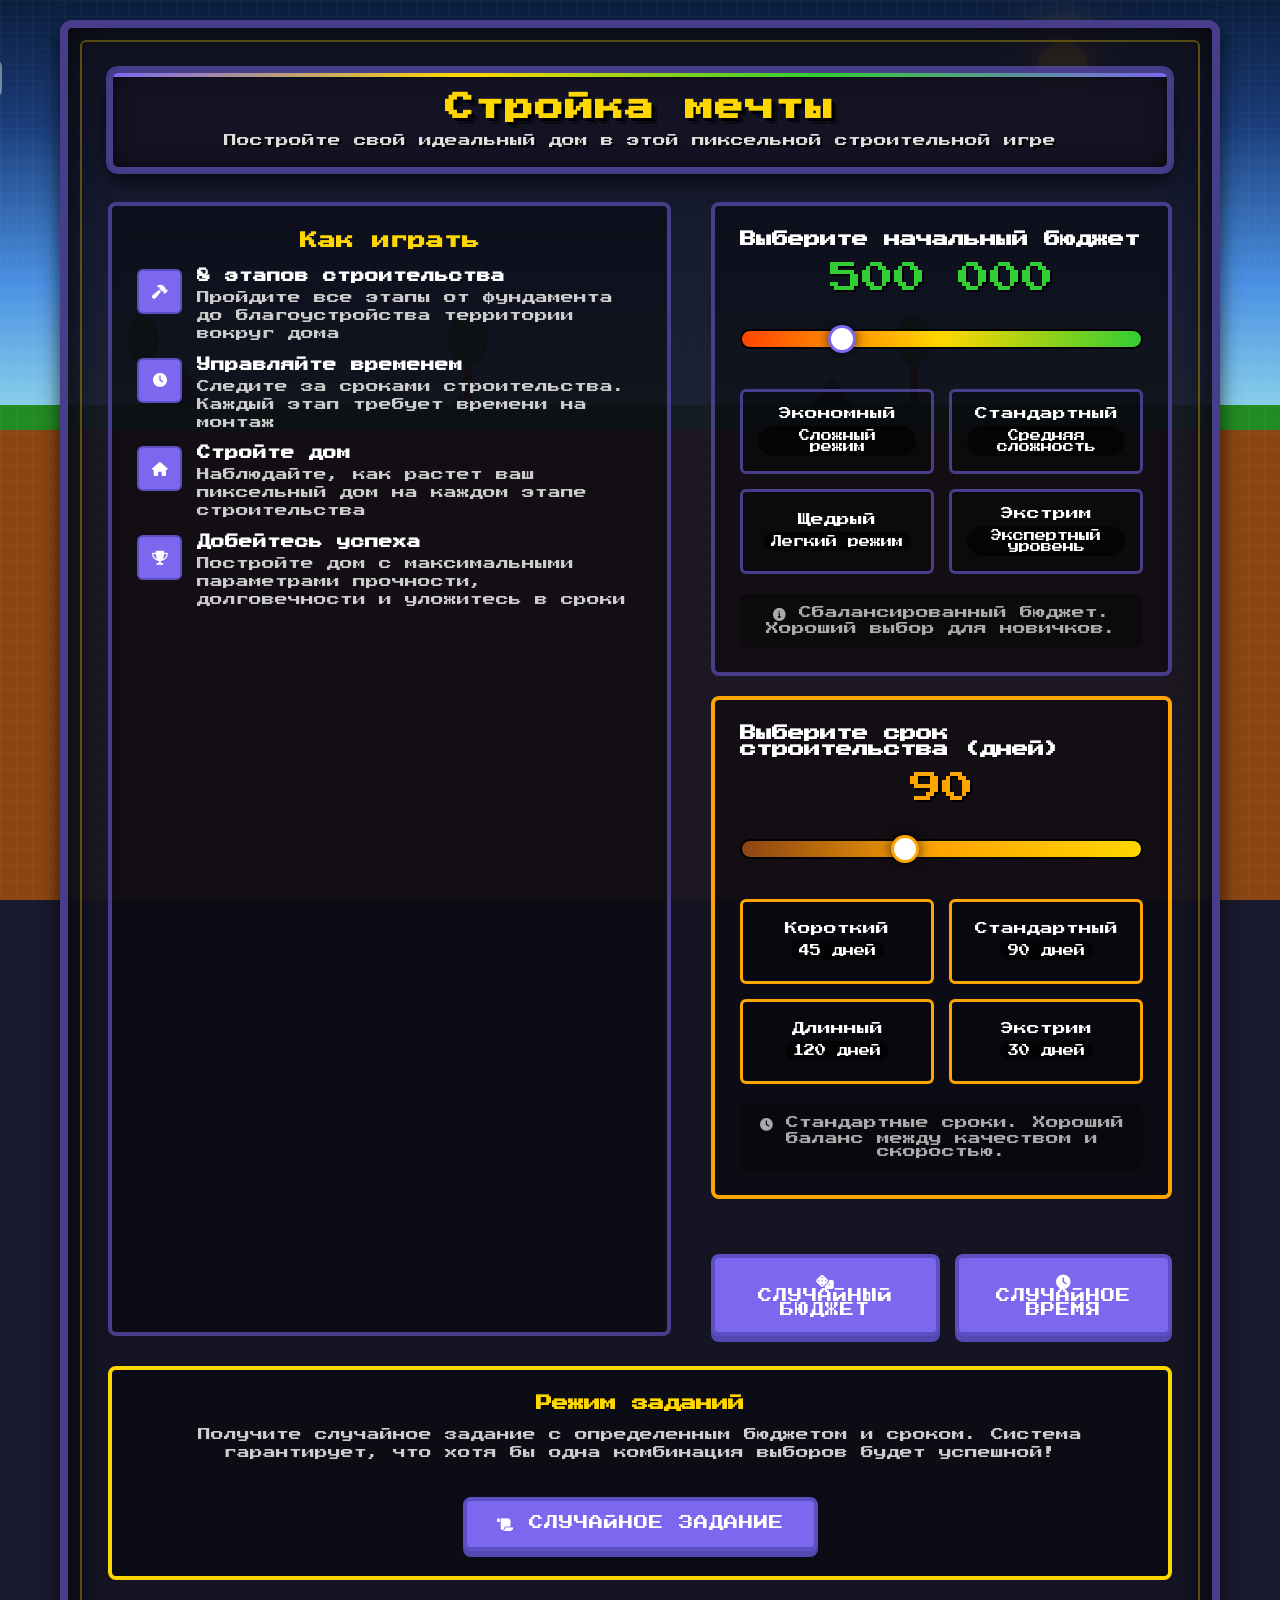
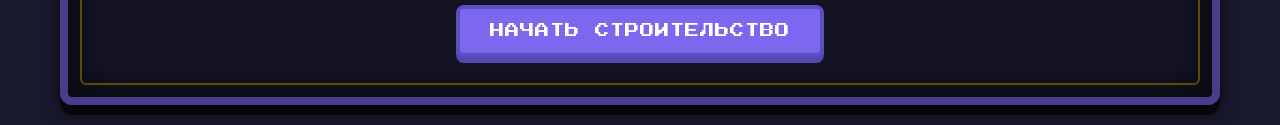
==== commit eb4a4db7: "Random tasks have been added." ====
--- a/index.html
+++ b/index.html
@@ -221,6 +221,27 @@
             display: flex;
             justify-content: center;
             width: 100%;
+        }
+
+        .quest-mode {
+            margin-top: 20px;
+            padding: 25px;
+            background-color: rgba(0, 0, 0, 0.4);
+            border: 4px solid var(--warning);
+            border-radius: 8px;
+            text-align: center;
+        }
+
+        .quest-mode h3 {
+            color: var(--warning);
+            margin-bottom: 15px;
+        }
+
+        .quest-description {
+            font-size: 0.8rem;
+            color: #ccc;
+            margin-bottom: 20px;
+            line-height: 1.4;
         }
 
         @media (max-width: 768px) {
@@ -387,6 +408,16 @@
                 </div>
             </div>
 
+            <div class="quest-mode">
+                <h3>Режим заданий</h3>
+                <p class="quest-description">
+                    Получите случайное задание с определенным бюджетом и сроком. Система гарантирует, что хотя бы одна комбинация выборов будет успешной!
+                </p>
+                <button class="game-button" id="quest-btn">
+                    <i class="fas fa-scroll"></i> Случайное задание
+                </button>
+            </div>
+
             <button class="game-button" id="start-btn" style="margin-top: 25px;">
                 Начать строительство
             </button>
@@ -404,8 +435,69 @@
         const budgetMessage = document.getElementById('budget-message');
         const timeMessage = document.getElementById('time-message');
         const startBtn = document.getElementById('start-btn');
+        const questBtn = document.getElementById('quest-btn');
         const budgetPresetButtons = document.querySelectorAll('.budget-preset');
         const timePresetButtons = document.querySelectorAll('.time-preset');
+
+        // Данные о вариантах строительства (такие же как в game.html)
+        const gameStepsData = [
+            {
+                options: [
+                    { money: -100000, time: 14 },
+                    { money: -150000, time: 21 },
+                    { money: -70000, time: 10 }
+                ]
+            },
+            {
+                options: [
+                    { money: -180000, time: 28 },
+                    { money: -120000, time: 18 },
+                    { money: -90000, time: 12 }
+                ]
+            },
+            {
+                options: [
+                    { money: -90000, time: 10 },
+                    { money: -120000, time: 15 },
+                    { money: -50000, time: 7 }
+                ]
+            },
+            {
+                options: [
+                    { money: -80000, time: 12 },
+                    { money: -60000, time: 8 },
+                    { money: -100000, time: 14 }
+                ]
+            },
+            {
+                options: [
+                    { money: -50000, time: 5 },
+                    { money: -90000, time: 3 },
+                    { money: -70000, time: 6 }
+                ]
+            },
+            {
+                options: [
+                    { money: -60000, time: 14 },
+                    { money: -120000, time: 25 },
+                    { money: -90000, time: 12 }
+                ]
+            },
+            {
+                options: [
+                    { money: -80000, time: 18 },
+                    { money: -120000, time: 22 },
+                    { money: -50000, time: 12 }
+                ]
+            },
+            {
+                options: [
+                    { money: -50000, time: 7 },
+                    { money: -100000, time: 14 },
+                    { money: -180000, time: 21 }
+                ]
+            }
+        ];
 
         // Обновление значений ползунка бюджета
         budgetSlider.addEventListener('input', function() {
@@ -426,6 +518,9 @@
 
         // Кнопка случайного времени
         randomTimeBtn.addEventListener('click', generateRandomTime);
+
+        // Кнопка случайного задания
+        questBtn.addEventListener('click', generateRandomQuest);
 
         // Пресеты бюджета
         budgetPresetButtons.forEach(button => {
@@ -534,6 +629,108 @@
             timeMessage.innerHTML = `<i class="fas fa-clock"></i> ${message} (Сложность: ${difficulty})`;
         }
 
+        // Генерация случайного задания с гарантированно выполнимой комбинацией
+        function generateRandomQuest() {
+            // 1. Сначала выберем случайную успешную комбинацию (самые дешевые варианты на каждом этапе)
+            let minBudget = 0;
+            let minTime = 0;
+            let maxBudget = 0;
+            let maxTime = 0;
+
+            // Собираем данные о минимальных и максимальных затратах
+            gameStepsData.forEach(step => {
+                const moneyOptions = step.options.map(opt => Math.abs(opt.money));
+                const timeOptions = step.options.map(opt => opt.time);
+
+                minBudget += Math.min(...moneyOptions);
+                minTime += Math.min(...timeOptions);
+                maxBudget += Math.max(...moneyOptions);
+                maxTime += Math.max(...timeOptions);
+            });
+
+            // 2. Выбираем случайный бюджет в диапазоне от минимального до максимального
+            const budget = minBudget + Math.floor(Math.random() * (maxBudget - minBudget));
+
+            // 3. Выбираем случайное время в диапазоне от минимального до максимального
+            const time = minTime + Math.floor(Math.random() * (maxTime - minTime));
+
+            // 4. Округляем до шагов
+            const roundedBudget = Math.max(200000, Math.min(1500000, Math.round(budget / 50000) * 50000));
+            const roundedTime = Math.max(30, Math.min(180, Math.round(time / 5) * 5));
+
+            // 5. Устанавливаем значения
+            budgetSlider.value = roundedBudget;
+            budgetValue.textContent = formatNumber(roundedBudget);
+            timeSlider.value = roundedTime;
+            timeValue.textContent = roundedTime;
+
+            // 6. Сбрасываем выделение пресетов
+            budgetPresetButtons.forEach(btn => {
+                btn.style.opacity = "0.8";
+                btn.style.transform = "scale(0.98)";
+            });
+            timePresetButtons.forEach(btn => {
+                btn.style.opacity = "0.8";
+                btn.style.transform = "scale(0.98)";
+            });
+
+            // 7. Показываем сообщение
+            budgetMessage.innerHTML = `<i class="fas fa-scroll"></i> Случайное задание: бюджет ${formatNumber(roundedBudget)}₽. Есть как минимум одна успешная ветка строительства!`;
+            timeMessage.innerHTML = `<i class="fas fa-clock"></i> Срок строительства: ${roundedTime} дней. Управляйте временем разумно!`;
+
+            // 8. Сохраняем информацию о задании
+            localStorage.setItem('questGenerated', 'true');
+            localStorage.setItem('questBudget', roundedBudget);
+            localStorage.setItem('questTime', roundedTime);
+
+            // 9. Проверяем и находим гарантированно успешную комбинацию
+            const successfulPath = findGuaranteedPath(roundedBudget, roundedTime);
+            localStorage.setItem('successfulPath', JSON.stringify(successfulPath));
+        }
+
+        // Функция для поиска гарантированно успешной комбинации
+        function findGuaranteedPath(budget, time) {
+            // Начинаем с самых дешевых вариантов
+            let path = [];
+            let currentBudget = 0;
+            let currentTime = 0;
+
+            gameStepsData.forEach(step => {
+                // Находим самый дешевый вариант в рамках ограничений
+                let bestOption = null;
+
+                for (let i = 0; i < step.options.length; i++) {
+                    const option = step.options[i];
+                    const optionCost = Math.abs(option.money);
+                    const optionTime = option.time;
+
+                    // Проверяем, вписывается ли вариант в оставшийся бюджет и время
+                    if (currentBudget + optionCost <= budget &&
+                        currentTime + optionTime <= time) {
+
+                        // Если это первый подходящий вариант или он дешевле предыдущего
+                        if (bestOption === null || optionCost < Math.abs(step.options[bestOption].money)) {
+                            bestOption = i;
+                        }
+                    }
+                }
+
+                // Если нашли подходящий вариант
+                if (bestOption !== null) {
+                    path.push(bestOption);
+                    currentBudget += Math.abs(gameStepsData[path.length-1].options[bestOption].money);
+                    currentTime += gameStepsData[path.length-1].options[bestOption].time;
+                } else {
+                    // Если не нашли, берем самый дешевый
+                    const cheapestOption = step.options.reduce((minIndex, option, index) =>
+                        Math.abs(option.money) < Math.abs(step.options[minIndex].money) ? index : minIndex, 0);
+                    path.push(cheapestOption);
+                }
+            });
+
+            return path;
+        }
+
         // Обновление сообщения о бюджете
         function updateBudgetMessage(value) {
             let message = "";
@@ -577,6 +774,14 @@
             // Сохраняем настройки в localStorage
             localStorage.setItem('budget', budgetSlider.value);
             localStorage.setItem('time', timeSlider.value);
+
+            // Если было сгенерировано задание, добавляем отметку
+            if (localStorage.getItem('questGenerated') === 'true') {
+                localStorage.setItem('isQuest', 'true');
+            } else {
+                localStorage.setItem('isQuest', 'false');
+            }
+
             // Переходим на игровую страницу
             window.location.href = 'game.html';
         });
@@ -587,6 +792,10 @@
             timeValue.textContent = timeSlider.value;
             updateBudgetMessage(parseInt(budgetSlider.value));
             updateTimeMessage(parseInt(timeSlider.value));
+
+            // Очищаем информацию о задании при загрузке
+            localStorage.removeItem('questGenerated');
+            localStorage.removeItem('successfulPath');
         });
     </script>
 </body>
--- a/style.css
+++ b/style.css
@@ -406,6 +406,7 @@
     transition: width 0.5s ease;
     position: relative;
     border-radius: 4px;
+    z-index: 1;
 }
 
 .money .hud-bar-fill {
@@ -423,6 +424,67 @@
 .time .hud-bar-fill {
     background: linear-gradient(90deg, #8B4513, #FFA500, #FFD700);
     box-shadow: inset 0 0 8px rgba(255, 165, 0, 0.4);
+}
+
+/* Пороги на прогресс-барах */
+.threshold {
+    position: absolute;
+    top: 0;
+    width: 3px;
+    height: 100%;
+    z-index: 2;
+    pointer-events: none;
+    transform: translateX(-1px);
+}
+
+.threshold-50 {
+    left: 50%;
+    background-color: rgba(255, 255, 255, 0.7);
+    box-shadow: 0 0 5px rgba(255, 255, 255, 0.8);
+}
+
+.threshold-80 {
+    left: 80%;
+    background-color: rgba(255, 215, 0, 0.8);
+    box-shadow: 0 0 5px rgba(255, 215, 0, 0.9);
+}
+
+/* Индикаторы порогов */
+.threshold::after {
+    content: '';
+    position: absolute;
+    top: -12px;
+    left: 50%;
+    transform: translateX(-50%);
+    width: 0;
+    height: 0;
+    border-left: 4px solid transparent;
+    border-right: 4px solid transparent;
+}
+
+.threshold-50::after {
+    border-top: 6px solid rgba(255, 255, 255, 0.7);
+}
+
+.threshold-80::after {
+    border-top: 6px solid rgba(255, 215, 0, 0.8);
+}
+
+/* Подписи порогов при наведении */
+.threshold:hover::before {
+    content: attr(title);
+    position: absolute;
+    top: -30px;
+    left: 50%;
+    transform: translateX(-50%);
+    background-color: rgba(0, 0, 0, 0.8);
+    color: white;
+    padding: 4px 8px;
+    font-size: 0.6rem;
+    border-radius: 3px;
+    white-space: nowrap;
+    z-index: 10;
+    pointer-events: none;
 }
 
 /* Шкала этапов */
@@ -757,7 +819,10 @@
 
 .choice-option.selected {
     border-color: var(--step-completed);
-    background-color: rgba(50, 205, 50, 0.2) !important;
+    background: linear-gradient(
+        rgba(50, 205, 50, 0.25),
+        rgba(50, 205, 50, 0.12)
+    ), var(--ui-bg) !important;
     box-shadow: 0 4px 0 rgba(50, 205, 50, 0.4), var(--shadow-heavy);
 }
 
@@ -1067,4 +1132,23 @@
         padding: 12px 30px;
         font-size: 0.8rem;
     }
+
+    /* Адаптация порогов для мобильных */
+    .threshold {
+        width: 2px;
+    }
+
+    .threshold::after {
+        top: -8px;
+        border-left: 3px solid transparent;
+        border-right: 3px solid transparent;
+    }
+
+    .threshold-50::after {
+        border-top: 4px solid rgba(255, 255, 255, 0.7);
+    }
+
+    .threshold-80::after {
+        border-top: 4px solid rgba(255, 215, 0, 0.8);
+    }
 }
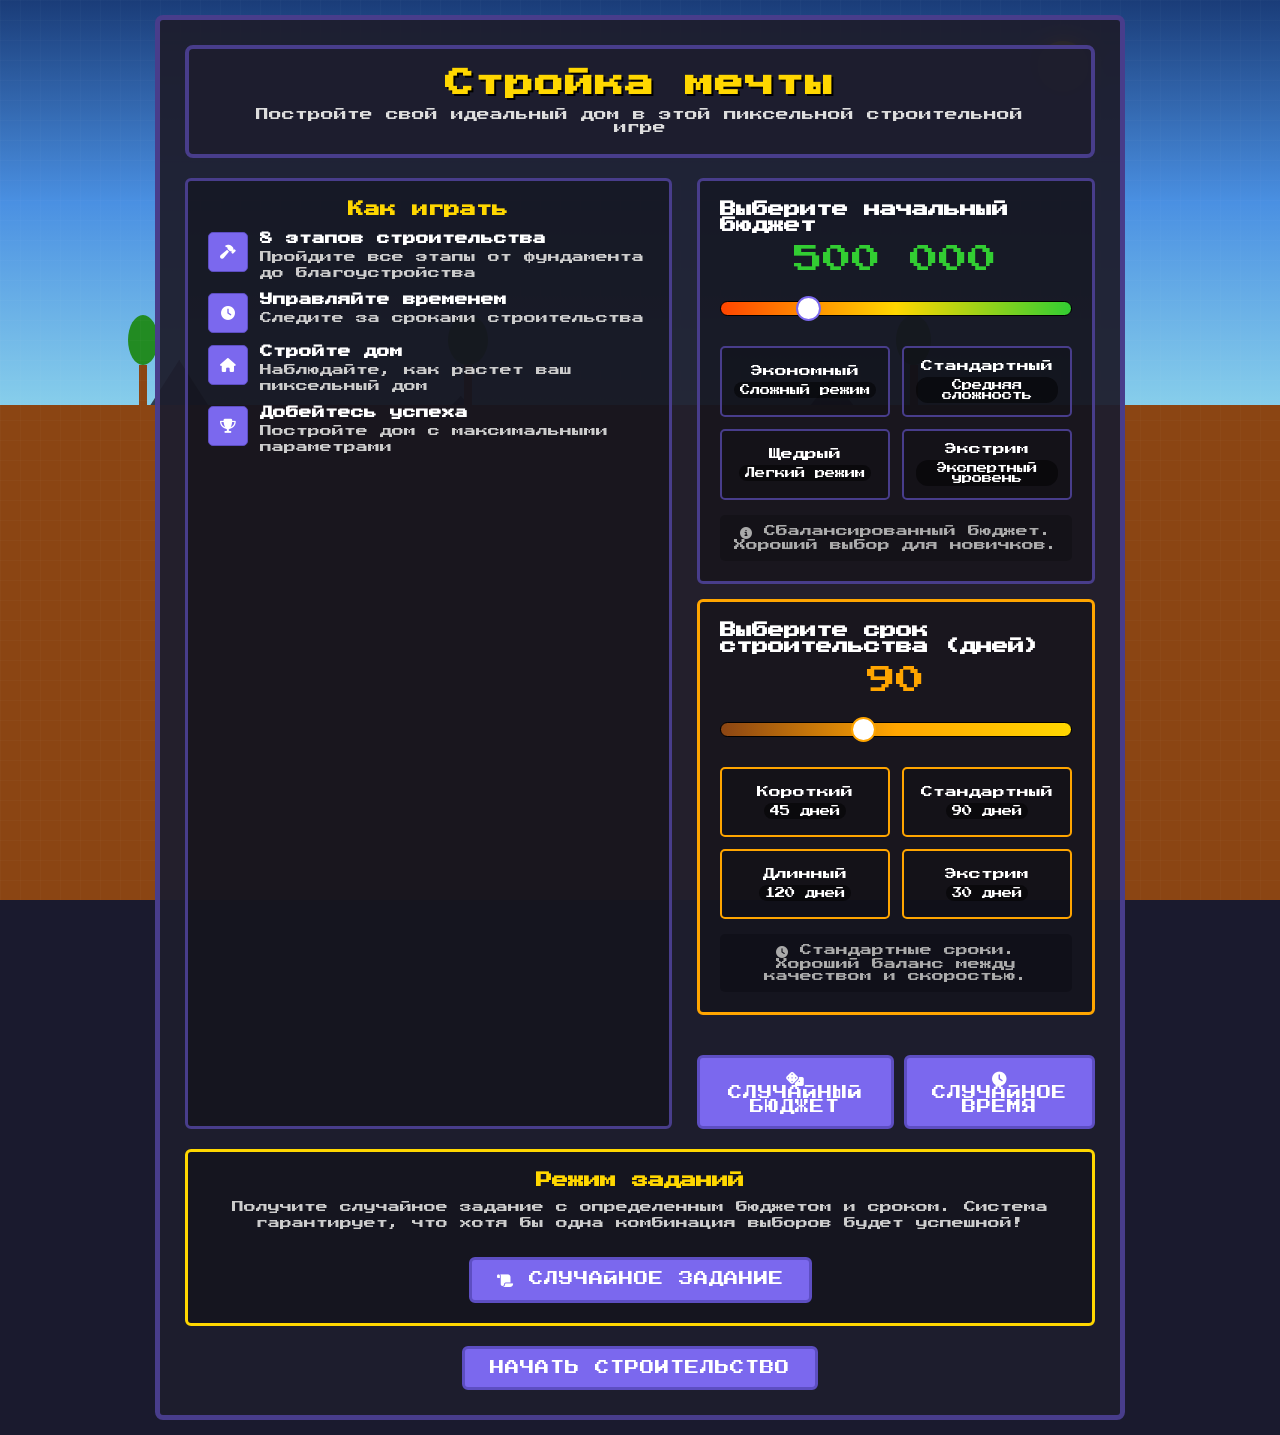
==== commit 4e1da2a9: "Simplified design." ====
--- a/index.html
+++ b/index.html
@@ -8,102 +8,85 @@
     <link href="https://fonts.googleapis.com/css2?family=Press+Start+2P&display=swap" rel="stylesheet">
     <link rel="stylesheet" href="style.css">
     <style>
-        /* Стили только для стартовой страницы */
+        /* Упрощенные стили для стартовой страницы */
         .game-container {
             position: relative;
-            max-width: 1200px;
+            max-width: 1000px;
             margin: 0 auto;
-            padding: 20px;
+            padding: 15px;
             z-index: 10;
         }
 
         .start-screen {
             background-color: var(--ui-bg);
-            border: 8px solid var(--ui-border);
-            padding: 40px;
+            border: 5px solid var(--ui-border);
+            padding: 25px;
             text-align: center;
             width: 100%;
             margin: 0 auto;
-            position: relative;
-            box-shadow:
-                inset 0 0 40px rgba(0, 0, 0, 0.8),
-                0 10px 0 rgba(0, 0, 0, 0.6),
-                var(--shadow-heavy);
-            border-radius: 12px;
-        }
-
-        .start-screen::before {
-            content: '';
-            position: absolute;
-            top: 12px;
-            right: 12px;
-            bottom: 12px;
-            left: 12px;
-            border: 2px solid rgba(255, 215, 0, 0.3);
-            pointer-events: none;
-            border-radius: 6px;
+            border-radius: 8px;
         }
 
         .start-content {
             display: grid;
             grid-template-columns: 1.1fr 0.9fr;
-            gap: 40px;
-            margin: 30px 0;
+            gap: 25px;
+            margin: 20px 0;
             text-align: left;
             width: 100%;
         }
 
         .instructions {
-            background-color: rgba(0, 0, 0, 0.4);
-            border: 4px solid var(--ui-border);
-            padding: 25px;
-            border-radius: 8px;
+            background-color: rgba(0, 0, 0, 0.3);
+            border: 3px solid var(--ui-border);
+            padding: 20px;
+            border-radius: 6px;
         }
 
         .instructions h3 {
-            font-size: 1.1rem;
+            font-size: 1rem;
             color: var(--warning);
-            margin-bottom: 20px;
+            margin-bottom: 15px;
             text-align: center;
         }
 
         .instruction-item {
             display: flex;
             align-items: flex-start;
-            gap: 15px;
-            margin-bottom: 15px;
+            gap: 12px;
+            margin-bottom: 12px;
         }
 
         .instruction-icon {
-            width: 45px;
-            height: 45px;
+            width: 40px;
+            height: 40px;
             background-color: var(--primary);
             display: flex;
             align-items: center;
             justify-content: center;
             flex-shrink: 0;
-            border: 2px solid var(--primary-dark);
+            border: 1px solid var(--primary-dark);
+            border-radius: 5px;
+        }
+
+        .instruction-text h4 {
+            font-size: 0.8rem;
+            color: #fff;
+            margin-bottom: 5px;
+        }
+
+        .instruction-text p {
+            font-size: 0.75rem;
+            color: #ccc;
+            line-height: 1.3;
+        }
+
+        .budget-selector, .time-selector {
+            background-color: rgba(0, 0, 0, 0.3);
+            border: 3px solid var(--ui-border);
+            padding: 20px;
             border-radius: 6px;
-        }
-
-        .instruction-text h4 {
-            font-size: 0.85rem;
-            color: #fff;
-            margin-bottom: 6px;
-        }
-
-        .instruction-text p {
-            font-size: 0.8rem;
-            color: #ccc;
-            line-height: 1.4;
-        }
-
-        .budget-selector, .time-selector {
-            background-color: rgba(0, 0, 0, 0.4);
-            border: 4px solid var(--ui-border);
-            padding: 25px;
-            border-radius: 8px;
-            margin-bottom: 20px;
+            margin-bottom: 15px;
         }
 
         .time-selector {
@@ -111,9 +94,8 @@
         }
 
         #budget-value, #time-value {
-            font-size: 2rem;
-            margin: 15px 0;
-            text-shadow: 2px 2px 0 #000;
+            font-size: 1.8rem;
+            margin: 12px 0;
             text-align: center;
         }
 
@@ -122,12 +104,12 @@
 
         #budget-slider, #time-slider {
             width: 100%;
-            height: 20px;
-            margin: 20px 0;
+            height: 15px;
+            margin: 15px 0;
             -webkit-appearance: none;
             outline: none;
-            border-radius: 10px;
-            border: 2px solid #000;
+            border-radius: 8px;
+            border: 1px solid #000;
         }
 
         #budget-slider {
@@ -141,39 +123,38 @@
         #budget-slider::-webkit-slider-thumb,
         #time-slider::-webkit-slider-thumb {
             -webkit-appearance: none;
-            width: 28px;
-            height: 28px;
+            width: 25px;
+            height: 25px;
             background: #fff;
             cursor: pointer;
-            box-shadow: 0 0 12px rgba(0, 0, 0, 0.7);
             border-radius: 50%;
         }
 
         #budget-slider::-webkit-slider-thumb {
-            border: 3px solid var(--primary);
+            border: 2px solid var(--primary);
         }
 
         #time-slider::-webkit-slider-thumb {
-            border: 3px solid var(--time-color);
+            border: 2px solid var(--time-color);
         }
 
         .preset-buttons {
             display: grid;
             grid-template-columns: repeat(2, 1fr);
-            gap: 15px;
-            margin: 20px 0;
+            gap: 12px;
+            margin: 15px 0;
         }
 
         .budget-preset, .time-preset {
-            padding: 15px;
-            border: 3px solid var(--ui-border);
-            background-color: rgba(0, 0, 0, 0.3);
+            padding: 12px;
+            border: 2px solid var(--ui-border);
+            background-color: rgba(0, 0, 0, 0.2);
             color: #fff;
             cursor: pointer;
-            transition: all 0.3s ease;
-            font-size: 0.8rem;
-            border-radius: 6px;
-            min-height: 85px;
+            transition: all 0.2s ease;
+            font-size: 0.75rem;
+            border-radius: 5px;
+            min-height: 70px;
             display: flex;
             flex-direction: column;
             justify-content: center;
@@ -185,63 +166,60 @@
         }
 
         .budget-preset:hover, .time-preset:hover {
-            transform: scale(1.03);
             border-color: var(--primary);
-            box-shadow: 0 0 15px rgba(123, 104, 238, 0.5);
         }
 
         .time-preset:hover {
             border-color: var(--time-color);
-            box-shadow: 0 0 15px rgba(255, 165, 0, 0.5);
         }
 
         .difficulty-indicator {
             display: inline-block;
-            padding: 4px 8px;
-            font-size: 0.7rem;
-            margin-top: 6px;
-            background-color: rgba(0, 0, 0, 0.6);
-            border-radius: 15px;
+            padding: 3px 6px;
+            font-size: 0.65rem;
+            margin-top: 5px;
+            background-color: rgba(0, 0, 0, 0.5);
+            border-radius: 12px;
         }
 
         #budget-message, #time-message {
-            margin-top: 20px;
-            font-size: 0.8rem;
+            margin-top: 15px;
+            font-size: 0.75rem;
             color: #aaa;
             text-align: center;
-            padding: 12px;
-            background-color: rgba(0,0,0,0.3);
-            border-radius: 6px;
+            padding: 10px;
+            background-color: rgba(0,0,0,0.2);
+            border-radius: 5px;
         }
 
         .game-controls {
-            margin-top: 30px;
-            padding-top: 20px;
-            border-top: 4px solid var(--ui-border);
+            margin-top: 20px;
+            padding-top: 15px;
+            border-top: 3px solid var(--ui-border);
             display: flex;
             justify-content: center;
             width: 100%;
         }
 
         .quest-mode {
-            margin-top: 20px;
-            padding: 25px;
-            background-color: rgba(0, 0, 0, 0.4);
-            border: 4px solid var(--warning);
-            border-radius: 8px;
+            margin-top: 15px;
+            padding: 20px;
+            background-color: rgba(0, 0, 0, 0.3);
+            border: 3px solid var(--warning);
+            border-radius: 6px;
             text-align: center;
         }
 
         .quest-mode h3 {
             color: var(--warning);
+            margin-bottom: 12px;
+        }
+
+        .quest-description {
+            font-size: 0.75rem;
+            color: #ccc;
             margin-bottom: 15px;
-        }
-
-        .quest-description {
-            font-size: 0.8rem;
-            color: #ccc;
-            margin-bottom: 20px;
-            line-height: 1.4;
+            line-height: 1.3;
         }
 
         @media (max-width: 768px) {
@@ -256,17 +234,12 @@
     </style>
 </head>
 <body>
-    <!-- Фон -->
+    <!-- Упрощенный фон -->
     <div class="terraria-bg">
         <div class="sky-bg">
             <div class="sun"></div>
             <div class="pixel-cloud cloud-1"></div>
             <div class="pixel-cloud cloud-2"></div>
-            <div class="pixel-cloud cloud-3"></div>
-            <div class="pixel-cloud cloud-4"></div>
-            <div class="bird bird-1"><i class="fas fa-dove"></i></div>
-            <div class="bird bird-2"><i class="fas fa-dove"></i></div>
-            <div class="bird bird-3"><i class="fas fa-dove"></i></div>
         </div>
         <div class="mountain-range">
             <div class="mountain mountain-1"></div>
@@ -306,7 +279,7 @@
                         </div>
                         <div class="instruction-text">
                             <h4>8 этапов строительства</h4>
-                            <p>Пройдите все этапы от фундамента до благоустройства территории вокруг дома</p>
+                            <p>Пройдите все этапы от фундамента до благоустройства</p>
                         </div>
                     </div>
                     <div class="instruction-item">
@@ -315,7 +288,7 @@
                         </div>
                         <div class="instruction-text">
                             <h4>Управляйте временем</h4>
-                            <p>Следите за сроками строительства. Каждый этап требует времени на монтаж</p>
+                            <p>Следите за сроками строительства</p>
                         </div>
                     </div>
                     <div class="instruction-item">
@@ -324,7 +297,7 @@
                         </div>
                         <div class="instruction-text">
                             <h4>Стройте дом</h4>
-                            <p>Наблюдайте, как растет ваш пиксельный дом на каждом этапе строительства</p>
+                            <p>Наблюдайте, как растет ваш пиксельный дом</p>
                         </div>
                     </div>
                     <div class="instruction-item">
@@ -333,7 +306,7 @@
                         </div>
                         <div class="instruction-text">
                             <h4>Добейтесь успеха</h4>
-                            <p>Постройте дом с максимальными параметрами прочности, долговечности и уложитесь в сроки</p>
+                            <p>Постройте дом с максимальными параметрами</p>
                         </div>
                     </div>
                 </div>
@@ -364,7 +337,7 @@
                         </div>
 
                         <div id="budget-message">
-                            Выберите бюджет или нажмите "Случайный бюджет" для игры со случайной суммой
+                            Выберите бюджет или нажмите "Случайный бюджет"
                         </div>
                     </div>
 
@@ -393,15 +366,15 @@
                         </div>
 
                         <div id="time-message">
-                            Каждый этап строительства требует времени. Уложитесь в сроки!
+                            Каждый этап строительства требует времени
                         </div>
                     </div>
 
-                    <div class="game-controls" style="border-top: none; margin-top: 20px;">
+                    <div class="game-controls" style="border-top: none; margin-top: 15px;">
                         <button class="game-button" id="random-budget-btn">
                             <i class="fas fa-dice"></i> Случайный бюджет
                         </button>
-                        <button class="game-button" id="random-time-btn" style="margin-left: 15px;">
+                        <button class="game-button" id="random-time-btn" style="margin-left: 10px;">
                             <i class="fas fa-clock"></i> Случайное время
                         </button>
                     </div>
@@ -418,7 +391,7 @@
                 </button>
             </div>
 
-            <button class="game-button" id="start-btn" style="margin-top: 25px;">
+            <button class="game-button" id="start-btn" style="margin-top: 20px;">
                 Начать строительство
             </button>
         </div>
@@ -439,7 +412,7 @@
         const budgetPresetButtons = document.querySelectorAll('.budget-preset');
         const timePresetButtons = document.querySelectorAll('.time-preset');
 
-        // Данные о вариантах строительства (такие же как в game.html)
+        // Данные о вариантах строительства
         const gameStepsData = [
             {
                 options: [
@@ -532,10 +505,8 @@
 
                 budgetPresetButtons.forEach(btn => {
                     btn.style.opacity = "0.8";
-                    btn.style.transform = "scale(0.98)";
                 });
                 this.style.opacity = "1";
-                this.style.transform = "scale(1.02)";
             });
         });
 
@@ -549,10 +520,8 @@
 
                 timePresetButtons.forEach(btn => {
                     btn.style.opacity = "0.8";
-                    btn.style.transform = "scale(0.98)";
                 });
                 this.style.opacity = "1";
-                this.style.transform = "scale(1.02)";
             });
         });
 
@@ -577,22 +546,22 @@
 
             if (randomBudget < 350000) {
                 difficulty = "Эксперт";
-                message = "Случайный бюджет: очень сложный режим! Удачи!";
+                message = "Случайный бюджет: очень сложный режим!";
             } else if (randomBudget < 500000) {
                 difficulty = "Сложный";
-                message = "Случайный бюджет: непростой вызов для строителя!";
+                message = "Случайный бюджет: непростой вызов!";
             } else if (randomBudget < 700000) {
                 difficulty = "Средний";
                 message = "Случайный бюджет: сбалансированный вариант.";
             } else if (randomBudget < 900000) {
                 difficulty = "Легкий";
-                message = "Случайный бюджет: хороший бюджет для строительства.";
+                message = "Случайный бюджет: хороший бюджет.";
             } else {
                 difficulty = "Очень легкий";
-                message = "Случайный бюджет: щедрый бюджет! Можно не экономить.";
+                message = "Случайный бюджет: щедрый бюджет!";
             }
 
-            budgetMessage.innerHTML = `<i class="fas fa-dice"></i> ${message} (Сложность: ${difficulty})`;
+            budgetMessage.innerHTML = `<i class="fas fa-dice"></i> ${message}`;
         }
 
         // Генерация случайного времени
@@ -611,22 +580,22 @@
 
             if (randomTime < 45) {
                 difficulty = "Экстрим";
-                message = "Случайное время: экстремально сжатые сроки! Только быстрые варианты!";
+                message = "Случайное время: экстремально сжатые сроки!";
             } else if (randomTime < 75) {
                 difficulty = "Сложный";
-                message = "Случайное время: сжатые сроки! Придется торопиться.";
+                message = "Случайное время: сжатые сроки!";
             } else if (randomTime < 105) {
                 difficulty = "Средний";
-                message = "Случайное время: стандартные сроки. Хороший баланс.";
+                message = "Случайное время: стандартные сроки.";
             } else if (randomTime < 135) {
                 difficulty = "Легкий";
-                message = "Случайное время: щедрые сроки. Можно не торопиться.";
+                message = "Случайное время: щедрые сроки.";
             } else {
                 difficulty = "Очень легкий";
-                message = "Случайное время: очень много времени! Можно выбирать самые качественные варианты.";
+                message = "Случайное время: очень много времени!";
             }
 
-            timeMessage.innerHTML = `<i class="fas fa-clock"></i> ${message} (Сложность: ${difficulty})`;
+            timeMessage.innerHTML = `<i class="fas fa-clock"></i> ${message}`;
         }
 
         // Генерация случайного задания с гарантированно выполнимой комбинацией
@@ -667,16 +636,14 @@
             // 6. Сбрасываем выделение пресетов
             budgetPresetButtons.forEach(btn => {
                 btn.style.opacity = "0.8";
-                btn.style.transform = "scale(0.98)";
             });
             timePresetButtons.forEach(btn => {
                 btn.style.opacity = "0.8";
-                btn.style.transform = "scale(0.98)";
             });
 
             // 7. Показываем сообщение
-            budgetMessage.innerHTML = `<i class="fas fa-scroll"></i> Случайное задание: бюджет ${formatNumber(roundedBudget)}₽. Есть как минимум одна успешная ветка строительства!`;
-            timeMessage.innerHTML = `<i class="fas fa-clock"></i> Срок строительства: ${roundedTime} дней. Управляйте временем разумно!`;
+            budgetMessage.innerHTML = `<i class="fas fa-scroll"></i> Случайное задание: бюджет ${formatNumber(roundedBudget)}₽`;
+            timeMessage.innerHTML = `<i class="fas fa-clock"></i> Срок строительства: ${roundedTime} дней`;
 
             // 8. Сохраняем информацию о задании
             localStorage.setItem('questGenerated', 'true');
@@ -690,13 +657,11 @@
 
         // Функция для поиска гарантированно успешной комбинации
         function findGuaranteedPath(budget, time) {
-            // Начинаем с самых дешевых вариантов
             let path = [];
             let currentBudget = 0;
             let currentTime = 0;
 
             gameStepsData.forEach(step => {
-                // Находим самый дешевый вариант в рамках ограничений
                 let bestOption = null;
 
                 for (let i = 0; i < step.options.length; i++) {
@@ -704,24 +669,20 @@
                     const optionCost = Math.abs(option.money);
                     const optionTime = option.time;
 
-                    // Проверяем, вписывается ли вариант в оставшийся бюджет и время
                     if (currentBudget + optionCost <= budget &&
                         currentTime + optionTime <= time) {
 
-                        // Если это первый подходящий вариант или он дешевле предыдущего
                         if (bestOption === null || optionCost < Math.abs(step.options[bestOption].money)) {
                             bestOption = i;
                         }
                     }
                 }
 
-                // Если нашли подходящий вариант
                 if (bestOption !== null) {
                     path.push(bestOption);
                     currentBudget += Math.abs(gameStepsData[path.length-1].options[bestOption].money);
                     currentTime += gameStepsData[path.length-1].options[bestOption].time;
                 } else {
-                    // Если не нашли, берем самый дешевый
                     const cheapestOption = step.options.reduce((minIndex, option, index) =>
                         Math.abs(option.money) < Math.abs(step.options[minIndex].money) ? index : minIndex, 0);
                     path.push(cheapestOption);
--- a/style.css
+++ b/style.css
@@ -1,4 +1,5 @@
-/* Общие стили для всех страниц */
+
+/* Общие стили для всех страниц - ОБЛЕГЧЕННАЯ ВЕРСИЯ */
 :root {
     --primary: #7B68EE;
     --primary-dark: #5D4EC2;
@@ -8,17 +9,13 @@
     --earth: #8B4513;
     --grass: #228B22;
     --sky-day: #87CEEB;
-    --sky-night: #0c1e3e;
     --cloud: #F0F8FF;
     --stone: #808080;
     --wood: #8B4513;
     --brick: #B22222;
     --dark-bg: #1a1a2e;
-    --ui-bg: rgba(20, 20, 35, 0.92);
+    --ui-bg: rgba(30, 30, 46, 0.95);
     --ui-border: #483D8B;
-    --ui-glow: rgba(123, 104, 238, 0.5);
-    --pixel-size: 4px;
-    --shadow-heavy: 0 8px 20px rgba(0, 0, 0, 0.7);
     --time-color: #FFA500;
     --step-current: #FFD700;
     --step-completed: #32CD32;
@@ -32,7 +29,6 @@
     padding: 0;
     font-family: 'Press Start 2P', cursive;
     image-rendering: pixelated;
-    image-rendering: crisp-edges;
 }
 
 body {
@@ -44,7 +40,7 @@
     font-size: 14px;
 }
 
-/* Фон в стиле Terraria */
+/* Фон в стиле Terraria - упрощенный */
 .terraria-bg {
     position: fixed;
     top: 0;
@@ -52,7 +48,6 @@
     width: 100%;
     height: 100%;
     z-index: -1;
-    overflow: hidden;
 }
 
 .sky-bg {
@@ -62,9 +57,8 @@
     width: 100%;
     height: 45%;
     background: linear-gradient(to bottom,
-        #0c1e3e 0%,
-        #1a3c78 30%,
-        #4a90e2 70%,
+        #1a3c78 0%,
+        #4a90e2 50%,
         #87CEEB 100%);
     z-index: 1;
 }
@@ -75,9 +69,9 @@
     right: 15%;
     width: 50px;
     height: 50px;
-    background: radial-gradient(circle, #FFD700 40%, #FF8C00 100%);
+    background: #FFD700;
     border-radius: 50%;
-    box-shadow: 0 0 30px #FFA500, 0 0 60px rgba(255, 165, 0, 0.5);
+    box-shadow: 0 0 20px #FFA500;
     z-index: 2;
 }
 
@@ -93,8 +87,8 @@
 .mountain {
     position: absolute;
     bottom: 0;
-    background: linear-gradient(to bottom, #2c3e50, #34495e);
-    border: 2px solid #1c2833;
+    background: #2c3e50;
+    border: 1px solid #1c2833;
 }
 
 .mountain-1 {
@@ -131,15 +125,8 @@
     left: 0;
     width: 100%;
     height: 55%;
-    background:
-        linear-gradient(to bottom, var(--grass) 5%, var(--earth) 5%, var(--earth) 100%),
-        repeating-linear-gradient(90deg,
-            transparent,
-            transparent 12px,
-            rgba(139, 69, 19, 0.2) 12px,
-            rgba(139, 69, 19, 0.2) 24px);
+    background: var(--earth);
     z-index: 4;
-    overflow: hidden;
 }
 
 .bg-tree {
@@ -172,7 +159,6 @@
     width: 8px;
     height: 40px;
     background-color: #8B4513;
-    border: 2px solid #654321;
     left: 50%;
     transform: translateX(-50%);
 }
@@ -184,7 +170,6 @@
     width: 100%;
     height: 50px;
     background-color: #228B22;
-    border: 2px solid #006400;
     border-radius: 50%;
 }
 
@@ -193,42 +178,17 @@
     background-color: var(--cloud);
     border-radius: 6px;
     z-index: 2;
-    box-shadow:
-        0 0 0 2px rgba(255, 255, 255, 0.4),
-        inset 0 0 0 2px rgba(0, 0, 0, 0.1);
     animation: floatCloud 80s infinite linear;
 }
 
 .cloud-1 { top: 15%; left: -100px; width: 100px; height: 35px; animation-delay: 0s; }
 .cloud-2 { top: 25%; left: -150px; width: 140px; height: 45px; animation-delay: 20s; }
-.cloud-3 { top: 10%; left: -200px; width: 90px; height: 30px; animation-delay: 40s; }
-.cloud-4 { top: 30%; left: -250px; width: 120px; height: 40px; animation-delay: 60s; }
 
 @keyframes floatCloud {
     0% { transform: translateX(0); }
     100% { transform: translateX(calc(100vw + 300px)); }
 }
 
-.bird {
-    position: absolute;
-    color: #000;
-    font-size: 16px;
-    z-index: 2;
-    animation: flyBird 40s infinite linear;
-}
-
-.bird-1 { top: 20%; left: -50px; animation-delay: 0s; }
-.bird-2 { top: 25%; left: -80px; animation-delay: 10s; }
-.bird-3 { top: 15%; left: -120px; animation-delay: 30s; }
-
-@keyframes flyBird {
-    0% { transform: translateX(0) translateY(0); }
-    25% { transform: translateX(25vw) translateY(-10px); }
-    50% { transform: translateX(50vw) translateY(0); }
-    75% { transform: translateX(75vw) translateY(-10px); }
-    100% { transform: translateX(100vw) translateY(0); }
-}
-
 .pixel-grid {
     position: absolute;
     top: 0;
@@ -236,9 +196,9 @@
     width: 100%;
     height: 100%;
     background-image:
-        linear-gradient(rgba(255, 255, 255, 0.03) 1px, transparent 1px),
-        linear-gradient(90deg, rgba(255, 255, 255, 0.03) 1px, transparent 1px);
-    background-size: 16px 16px;
+        linear-gradient(rgba(255, 255, 255, 0.02) 1px, transparent 1px),
+        linear-gradient(90deg, rgba(255, 255, 255, 0.02) 1px, transparent 1px);
+    background-size: 20px 20px;
     z-index: 5;
     pointer-events: none;
 }
@@ -249,41 +209,22 @@
     padding: 20px;
     margin-bottom: 20px;
     background-color: var(--ui-bg);
-    border: 5px solid var(--ui-border);
-    box-shadow:
-        0 0 0 2px var(--ui-glow),
-        inset 0 0 20px rgba(0, 0, 0, 0.6),
-        var(--shadow-heavy);
-    position: relative;
-    overflow: hidden;
-    border-radius: 10px;
-    width: 100%;
-}
-
-header::before {
-    content: '';
-    position: absolute;
-    top: 0;
-    left: 0;
-    width: 100%;
-    height: 4px;
-    background: linear-gradient(90deg, var(--primary), var(--warning), var(--success), var(--primary));
+    border: 4px solid var(--ui-border);
+    border-radius: 8px;
+    width: 100%;
 }
 
 h1 {
     font-size: 1.8rem;
     color: var(--warning);
-    text-shadow:
-        3px 3px 0 #000,
-        6px 6px 0 rgba(0, 0, 0, 0.4);
-    margin-bottom: 12px;
+    text-shadow: 2px 2px 0 #000;
+    margin-bottom: 10px;
     letter-spacing: 1px;
 }
 
 .subtitle {
     font-size: 0.8rem;
     color: #ddd;
-    text-shadow: 2px 2px 0 #000;
     max-width: 90%;
     margin: 0 auto;
 }
@@ -291,99 +232,58 @@
 /* Кнопки */
 .game-button {
     background-color: var(--primary);
-    border: 4px solid var(--primary-dark);
+    border: 3px solid var(--primary-dark);
     color: #fff;
-    padding: 15px 30px;
+    padding: 12px 25px;
     font-size: 0.9rem;
     cursor: pointer;
-    transition: all 0.3s ease;
+    transition: all 0.2s ease;
     text-transform: uppercase;
     letter-spacing: 1px;
-    box-shadow: 0 6px 0 rgba(93, 78, 194, 0.9);
-    position: relative;
-    overflow: hidden;
-    border-radius: 8px;
-    margin-top: 15px;
-    width: auto;
+    border-radius: 6px;
+    margin-top: 10px;
     display: inline-block;
 }
 
 .game-button:hover {
     background-color: var(--primary-dark);
-    transform: translateY(-4px);
-    box-shadow: 0 10px 0 rgba(93, 78, 194, 0.9);
-}
-
-.game-button:active {
-    transform: translateY(0);
-    box-shadow: 0 3px 0 rgba(93, 78, 194, 0.9);
-}
-
-.game-button::after {
-    content: '';
-    position: absolute;
-    top: 0;
-    left: -100%;
-    width: 100%;
-    height: 100%;
-    background: linear-gradient(90deg, transparent, rgba(255, 255, 255, 0.3), transparent);
-    transition: left 0.7s;
-}
-
-.game-button:hover::after {
-    left: 100%;
+    transform: translateY(-2px);
 }
 
 .game-controls {
-    margin-top: 30px;
-    padding-top: 20px;
-    border-top: 4px solid var(--ui-border);
+    margin-top: 20px;
+    padding-top: 15px;
+    border-top: 3px solid var(--ui-border);
     display: flex;
     justify-content: center;
     width: 100%;
 }
 
-/* Стили для HUD элементов (используются в game.html) */
+/* Стили для HUD элементов */
 .hud-item {
     background-color: var(--ui-bg);
-    border: 4px solid var(--ui-border);
-    padding: 15px;
-    position: relative;
-    box-shadow:
-        inset 0 0 10px rgba(0, 0, 0, 0.6),
-        0 4px 0 rgba(0, 0, 0, 0.4),
-        var(--shadow-heavy);
-    border-radius: 8px;
-    min-height: 110px;
+    border: 3px solid var(--ui-border);
+    padding: 12px;
+    border-radius: 6px;
+    min-height: 90px;
     display: flex;
     flex-direction: column;
     justify-content: space-between;
 }
 
-.hud-item::before {
-    content: '';
-    position: absolute;
-    top: -2px;
-    left: -2px;
-    right: -2px;
-    height: 4px;
-    background: linear-gradient(90deg, transparent, rgba(255, 255, 255, 0.4), transparent);
-}
-
 .hud-label {
-    font-size: 0.75rem;
+    font-size: 0.7rem;
     color: #aaa;
-    margin-bottom: 10px;
+    margin-bottom: 8px;
     text-transform: uppercase;
     text-align: center;
 }
 
 .hud-value {
-    font-size: 1.5rem;
+    font-size: 1.3rem;
     color: #fff;
-    text-shadow: 2px 2px 0 #000;
     text-align: center;
-    margin: 8px 0;
+    margin: 5px 0;
 }
 
 .money .hud-value { color: var(--success); }
@@ -392,45 +292,30 @@
 .time .hud-value { color: var(--time-color); }
 
 .hud-bar {
-    height: 14px;
+    height: 12px;
     background-color: #222;
-    border: 2px solid #000;
-    margin-top: 12px;
+    border: 1px solid #000;
+    margin-top: 8px;
     overflow: hidden;
     position: relative;
-    border-radius: 6px;
+    border-radius: 4px;
 }
 
 .hud-bar-fill {
     height: 100%;
-    transition: width 0.5s ease;
-    position: relative;
-    border-radius: 4px;
-    z-index: 1;
-}
-
-.money .hud-bar-fill {
-    background: linear-gradient(90deg, #006400, #32CD32, #90EE90);
-    box-shadow: inset 0 0 8px rgba(0, 255, 0, 0.4);
-}
-.strength .hud-bar-fill {
-    background: linear-gradient(90deg, #8B0000, #FF4500, #FF7F50);
-    box-shadow: inset 0 0 8px rgba(255, 69, 0, 0.4);
-}
-.durability .hud-bar-fill {
-    background: linear-gradient(90deg, #191970, #7B68EE, #9370DB);
-    box-shadow: inset 0 0 8px rgba(123, 104, 238, 0.4);
-}
-.time .hud-bar-fill {
-    background: linear-gradient(90deg, #8B4513, #FFA500, #FFD700);
-    box-shadow: inset 0 0 8px rgba(255, 165, 0, 0.4);
-}
-
-/* Пороги на прогресс-барах */
+    transition: width 0.3s ease;
+    border-radius: 3px;
+}
+
+.money .hud-bar-fill { background-color: #32CD32; }
+.strength .hud-bar-fill { background-color: #FF4500; }
+.durability .hud-bar-fill { background-color: #7B68EE; }
+.time .hud-bar-fill { background-color: #FFA500; }
+
 .threshold {
     position: absolute;
     top: 0;
-    width: 3px;
+    width: 2px;
     height: 100%;
     z-index: 2;
     pointer-events: none;
@@ -439,186 +324,119 @@
 
 .threshold-50 {
     left: 50%;
-    background-color: rgba(255, 255, 255, 0.7);
-    box-shadow: 0 0 5px rgba(255, 255, 255, 0.8);
+    background-color: rgba(255, 255, 255, 0.5);
 }
 
 .threshold-80 {
     left: 80%;
-    background-color: rgba(255, 215, 0, 0.8);
-    box-shadow: 0 0 5px rgba(255, 215, 0, 0.9);
-}
-
-/* Индикаторы порогов */
-.threshold::after {
-    content: '';
-    position: absolute;
-    top: -12px;
-    left: 50%;
-    transform: translateX(-50%);
-    width: 0;
-    height: 0;
-    border-left: 4px solid transparent;
-    border-right: 4px solid transparent;
-}
-
-.threshold-50::after {
-    border-top: 6px solid rgba(255, 255, 255, 0.7);
-}
-
-.threshold-80::after {
-    border-top: 6px solid rgba(255, 215, 0, 0.8);
-}
-
-/* Подписи порогов при наведении */
-.threshold:hover::before {
-    content: attr(title);
-    position: absolute;
-    top: -30px;
-    left: 50%;
-    transform: translateX(-50%);
-    background-color: rgba(0, 0, 0, 0.8);
-    color: white;
-    padding: 4px 8px;
-    font-size: 0.6rem;
-    border-radius: 3px;
-    white-space: nowrap;
-    z-index: 10;
-    pointer-events: none;
+    background-color: rgba(255, 215, 0, 0.6);
 }
 
 /* Шкала этапов */
 .steps-tracker {
     display: flex;
     justify-content: space-between;
-    margin: 20px 0;
-    padding: 10px;
+    margin: 15px 0;
+    padding: 8px;
     background-color: var(--ui-bg);
-    border: 4px solid var(--ui-border);
-    border-radius: 8px;
-    box-shadow: var(--shadow-heavy);
+    border: 3px solid var(--ui-border);
+    border-radius: 6px;
 }
 
 .step-tracker-item {
     flex: 1;
     text-align: center;
-    padding: 8px 4px;
+    padding: 6px 3px;
     margin: 0 2px;
     cursor: pointer;
-    transition: all 0.3s ease;
+    transition: all 0.2s ease;
     border-radius: 4px;
-    position: relative;
-    font-size: 0.7rem;
-    min-height: 60px;
+    font-size: 0.6rem;
+    min-height: 50px;
     display: flex;
     flex-direction: column;
     justify-content: center;
     align-items: center;
 }
 
-.step-tracker-item:hover {
-    transform: translateY(-3px);
-    box-shadow: 0 5px 10px rgba(0, 0, 0, 0.3);
-}
-
 .step-tracker-item.completed {
-    background-color: rgba(50, 205, 50, 0.2);
-    border: 2px solid var(--step-completed);
+    background-color: rgba(50, 205, 50, 0.15);
+    border: 1px solid var(--step-completed);
     color: var(--step-completed);
 }
 
 .step-tracker-item.current {
-    background-color: rgba(255, 215, 0, 0.2);
-    border: 2px solid var(--step-current);
+    background-color: rgba(255, 215, 0, 0.15);
+    border: 1px solid var(--step-current);
     color: var(--step-current);
-    transform: scale(1.05);
-    z-index: 2;
+    transform: scale(1.03);
 }
 
 .step-tracker-item.future {
-    background-color: rgba(123, 104, 238, 0.1);
-    border: 2px solid var(--step-future);
+    background-color: rgba(123, 104, 238, 0.08);
+    border: 1px solid var(--step-future);
     color: var(--step-future);
     opacity: 0.7;
 }
 
 .step-tracker-item.incomplete {
-    background-color: rgba(123, 104, 238, 0.2);
-    border: 2px solid var(--step-incomplete);
+    background-color: rgba(123, 104, 238, 0.15);
+    border: 1px solid var(--step-incomplete);
     color: var(--step-incomplete);
 }
 
 .step-number {
-    font-size: 0.9rem;
+    font-size: 0.8rem;
     font-weight: bold;
-    margin-bottom: 4px;
+    margin-bottom: 3px;
 }
 
 .step-name {
-    font-size: 0.6rem;
-    line-height: 1.2;
+    font-size: 0.5rem;
+    line-height: 1.1;
 }
 
 /* Стили для строительной области */
 .construction-area {
     background-color: var(--ui-bg);
-    border: 5px solid var(--ui-border);
-    padding: 25px;
-    position: relative;
-    box-shadow:
-        inset 0 0 20px rgba(0, 0, 0, 0.8),
-        0 6px 0 rgba(0, 0, 0, 0.4),
-        var(--shadow-heavy);
-    border-radius: 10px;
-    min-height: 520px;
+    border: 3px solid var(--ui-border);
+    padding: 20px;
+    border-radius: 8px;
+    min-height: 480px;
     display: flex;
     flex-direction: column;
 }
 
-.construction-area::after {
-    content: '';
-    position: absolute;
-    top: 6px;
-    right: 6px;
-    bottom: 6px;
-    left: 6px;
-    border: 2px solid rgba(255, 255, 255, 0.1);
-    pointer-events: none;
-    border-radius: 5px;
-}
-
 .step-info {
-    margin-bottom: 25px;
-    padding-bottom: 15px;
-    border-bottom: 2px solid var(--ui-border);
+    margin-bottom: 20px;
+    padding-bottom: 10px;
+    border-bottom: 1px solid var(--ui-border);
 }
 
 .step-title {
-    font-size: 1rem;
+    font-size: 0.9rem;
     color: var(--warning);
-    margin-bottom: 12px;
-    text-shadow: 2px 2px 0 #000;
+    margin-bottom: 10px;
     display: flex;
     align-items: center;
-    gap: 12px;
+    gap: 10px;
 }
 
 .step-description {
-    font-size: 0.85rem;
+    font-size: 0.8rem;
     color: #ccc;
-    line-height: 1.5;
+    line-height: 1.4;
 }
 
 /* Дом в стиле Terraria */
 .terraria-house {
     width: 100%;
-    height: 400px;
+    height: 350px;
     position: relative;
-    background-color: rgba(0, 0, 0, 0.4);
-    border: 3px solid #000;
-    overflow: hidden;
-    margin-bottom: 20px;
-    border-radius: 6px;
+    background-color: rgba(0, 0, 0, 0.3);
+    border: 2px solid #000;
+    margin-bottom: 15px;
+    border-radius: 5px;
     flex-grow: 1;
 }
 
@@ -628,16 +446,16 @@
     left: 0;
     width: 100%;
     height: 100%;
-    background:
-        linear-gradient(to bottom, rgba(135, 206, 235, 0.25) 40%,
-        rgba(139, 69, 19, 0.4) 40%, rgba(139, 69, 19, 0.4) 100%);
+    background: linear-gradient(to bottom,
+        rgba(135, 206, 235, 0.2) 40%,
+        rgba(139, 69, 19, 0.3) 40%);
     z-index: 1;
 }
 
 .pixel-block {
     position: absolute;
     z-index: 2;
-    transition: all 0.6s cubic-bezier(0.34, 1.56, 0.64, 1);
+    transition: all 0.4s ease;
     border-radius: 2px;
 }
 
@@ -645,78 +463,72 @@
     bottom: 90px;
     left: 15%;
     width: 70%;
-    height: 30px;
+    height: 25px;
     background-color: var(--stone);
-    border: 2px solid #555;
-    box-shadow: inset 0 0 8px rgba(0, 0, 0, 0.5);
+    border: 1px solid #555;
 }
 
 .walls {
-    bottom: 120px;
+    bottom: 115px;
     left: 15%;
     width: 70%;
-    height: 220px;
+    height: 200px;
     background-color: var(--brick);
-    border: 2px solid #8B0000;
-    box-shadow: inset 0 0 12px rgba(0, 0, 0, 0.4);
+    border: 1px solid #8B0000;
 }
 
 .roof {
-    bottom: 340px;
+    bottom: 315px;
     left: 10%;
     width: 80%;
-    height: 110px;
+    height: 100px;
     background-color: #2F4F4F;
-    border: 2px solid #1C2F2F;
+    border: 1px solid #1C2F2F;
     clip-path: polygon(0% 100%, 50% 0%, 100% 100%);
-    box-shadow: inset 0 0 8px rgba(0, 0, 0, 0.5);
 }
 
 .window {
+    width: 40px;
+    height: 40px;
+    background-color: #87CEEB;
+    border: 1px solid #4682B4;
+}
+
+.window-left { bottom: 200px; left: 25%; }
+.window-right { bottom: 200px; right: 25%; }
+
+.door {
+    bottom: 115px;
+    left: 45%;
     width: 45px;
-    height: 45px;
-    background-color: #87CEEB;
-    border: 2px solid #4682B4;
-    box-shadow: inset 0 0 8px rgba(135, 206, 235, 0.5);
-}
-
-.window-left { bottom: 220px; left: 25%; }
-.window-right { bottom: 220px; right: 25%; }
-
-.door {
-    bottom: 120px;
-    left: 45%;
-    width: 50px;
-    height: 140px;
+    height: 130px;
     background-color: var(--wood);
-    border: 2px solid #654321;
-    box-shadow: inset 0 0 8px rgba(0, 0, 0, 0.4);
+    border: 1px solid #654321;
 }
 
 .chimney {
-    bottom: 340px;
+    bottom: 315px;
     right: 15%;
-    width: 25px;
-    height: 70px;
+    width: 20px;
+    height: 60px;
     background-color: #696969;
-    border: 2px solid #363636;
+    border: 1px solid #363636;
 }
 
 .fence {
     bottom: 90px;
     left: 5%;
     width: 90%;
-    height: 25px;
+    height: 20px;
     background-color: var(--wood);
-    border: 2px solid #654321;
+    border: 1px solid #654321;
     display: flex;
     justify-content: space-around;
-    padding: 0 12px;
-    box-shadow: inset 0 0 8px rgba(0, 0, 0, 0.3);
+    padding: 0 10px;
 }
 
 .fence-post {
-    width: 6px;
+    width: 5px;
     height: 100%;
     background-color: #654321;
 }
@@ -724,142 +536,126 @@
 .tree {
     bottom: 90px;
     left: 3%;
-    width: 50px;
-    height: 120px;
+    width: 45px;
+    height: 110px;
 }
 
 .tree-trunk {
     position: absolute;
     bottom: 0;
-    left: 20px;
-    width: 12px;
-    height: 70px;
+    left: 18px;
+    width: 10px;
+    height: 60px;
     background-color: #8B4513;
-    border: 2px solid #654321;
+    border: 1px solid #654321;
 }
 
 .tree-crown {
     position: absolute;
-    bottom: 70px;
+    bottom: 60px;
     left: 0;
-    width: 50px;
-    height: 50px;
+    width: 45px;
+    height: 45px;
     background-color: #228B22;
-    border: 2px solid #006400;
+    border: 1px solid #006400;
     border-radius: 50%;
-    box-shadow: inset 0 0 8px rgba(0, 100, 0, 0.3);
 }
 
 .part-hidden {
     opacity: 0;
-    transform: translateY(25px) scale(0.9);
+    transform: translateY(20px);
 }
 
 .part-visible {
     opacity: 1;
-    transform: translateY(0) scale(1);
+    transform: translateY(0);
 }
 
 .construction-status {
     text-align: center;
-    font-size: 0.85rem;
+    font-size: 0.8rem;
     color: #aaa;
-    margin-top: 15px;
-    min-height: 20px;
-    background-color: rgba(0, 0, 0, 0.3);
-    padding: 8px;
-    border-radius: 5px;
-    border: 1px solid rgba(255, 255, 255, 0.1);
+    margin-top: 10px;
+    background-color: rgba(0, 0, 0, 0.2);
+    padding: 6px;
+    border-radius: 4px;
 }
 
 .step-counter {
     text-align: center;
-    font-size: 0.8rem;
+    font-size: 0.75rem;
     color: var(--warning);
-    margin-top: 15px;
-    background-color: rgba(0, 0, 0, 0.3);
-    padding: 8px;
-    border-radius: 5px;
-    border: 1px solid rgba(255, 215, 0, 0.2);
+    margin-top: 10px;
+    background-color: rgba(0, 0, 0, 0.2);
+    padding: 6px;
+    border-radius: 4px;
 }
 
 /* Область выбора */
 .choices-area {
     display: flex;
     flex-direction: column;
-    gap: 15px;
+    gap: 12px;
     width: 100%;
 }
 
 .choice-option {
     background-color: var(--ui-bg);
-    border: 4px solid var(--ui-border);
-    padding: 18px;
+    border: 3px solid var(--ui-border);
+    padding: 15px;
     cursor: pointer;
-    transition: all 0.3s ease;
-    position: relative;
-    box-shadow: 0 4px 0 rgba(0, 0, 0, 0.4), var(--shadow-heavy);
-    border-radius: 8px;
-    min-height: 150px;
+    transition: all 0.2s ease;
+    border-radius: 6px;
+    min-height: 130px;
     display: flex;
     flex-direction: column;
     justify-content: space-between;
 }
 
 .choice-option:hover {
-    transform: translateY(-6px);
     border-color: var(--primary);
-    box-shadow: 0 10px 0 rgba(123, 104, 238, 0.4), var(--shadow-heavy);
-}
-
-.choice-option:active {
-    transform: translateY(0);
-    box-shadow: 0 2px 0 rgba(0, 0, 0, 0.4);
+    transform: translateY(-3px);
 }
 
 .choice-option.selected {
     border-color: var(--step-completed);
-    background: linear-gradient(
-        rgba(50, 205, 50, 0.25),
-        rgba(50, 205, 50, 0.12)
-    ), var(--ui-bg) !important;
-    box-shadow: 0 4px 0 rgba(50, 205, 50, 0.4), var(--shadow-heavy);
+    background-color: rgba(50, 205, 50, 0.1);
 }
 
 .choice-title {
-    font-size: 0.75rem;
+    font-size: 0.7rem;
     color: #fff;
-    margin-bottom: 12px;
+    margin-bottom: 8px;
     display: flex;
     align-items: center;
-    gap: 10px;
+    gap: 8px;
 }
 
 .choice-icon {
     color: var(--primary);
-    font-size: 1.2rem;
+    font-size: 1rem;
 }
 
 .choice-description {
-    font-size: 0.8rem;
+    font-size: 0.75rem;
     color: #ccc;
-    margin-bottom: 15px;
-    line-height: 1.4;
+    margin-bottom: 10px;
+    line-height: 1.3;
     flex-grow: 1;
 }
 
 .choice-stats {
     display: grid;
     grid-template-columns: repeat(4, 1fr);
-    gap: 10px;
-    font-size: 0.8rem;
+    gap: 8px;
+    font-size: 0.75rem;
 }
 
 .stat-change {
     font-weight: bold;
     display: block;
-    margin-top: 6px;
-    font-size: 0.85rem;
+    margin-top: 4px;
+    font-size: 0.8rem;
 }
 
 .positive { color: var(--success); }
@@ -874,7 +670,7 @@
     left: 0;
     right: 0;
     bottom: 0;
-    background-color: rgba(0, 0, 0, 0.85);
+    background-color: rgba(0, 0, 0, 0.8);
     display: flex;
     justify-content: center;
     align-items: center;
@@ -884,119 +680,84 @@
 
 .fact-modal {
     background-color: var(--ui-bg);
-    border: 6px solid var(--primary);
-    border-radius: 12px;
+    border: 4px solid var(--primary);
+    border-radius: 8px;
     width: 90%;
-    max-width: 600px;
-    padding: 30px;
-    position: relative;
-    box-shadow:
-        0 0 0 4px var(--primary-dark),
-        0 0 40px rgba(123, 104, 238, 0.7),
-        var(--shadow-heavy);
-    animation: slideUp 0.4s cubic-bezier(0.175, 0.885, 0.32, 1.275);
+    max-width: 550px;
+    padding: 25px;
+    animation: slideUp 0.3s ease-out;
 }
 
 .fact-modal-header {
     text-align: center;
-    margin-bottom: 25px;
-    padding-bottom: 15px;
-    border-bottom: 3px solid var(--primary);
+    margin-bottom: 20px;
+    padding-bottom: 10px;
+    border-bottom: 2px solid var(--primary);
 }
 
 .fact-modal-title {
-    font-size: 1rem;
+    font-size: 0.9rem;
     color: var(--warning);
-    text-shadow: 2px 2px 0 #000;
     display: flex;
     align-items: center;
     justify-content: center;
-    gap: 15px;
-    margin-bottom: 10px;
+    gap: 10px;
+    margin-bottom: 8px;
 }
 
 .fact-modal-subtitle {
-    font-size: 0.7rem;
+    font-size: 0.65rem;
     color: #aaa;
     text-transform: uppercase;
 }
 
 .fact-content {
-    background-color: rgba(0, 0, 0, 0.4);
-    border: 3px solid var(--ui-border);
-    padding: 25px;
-    border-radius: 8px;
-    margin-bottom: 25px;
-    position: relative;
-    min-height: 150px;
+    background-color: rgba(0, 0, 0, 0.3);
+    border: 2px solid var(--ui-border);
+    padding: 20px;
+    border-radius: 6px;
+    margin-bottom: 20px;
+    min-height: 120px;
     display: flex;
     align-items: center;
     justify-content: center;
 }
 
-.fact-content::before {
-    content: 'ℹ';
-    position: absolute;
-    top: -15px;
-    left: -15px;
-    width: 30px;
-    height: 30px;
-    background-color: var(--primary);
-    border-radius: 50%;
-    display: flex;
-    align-items: center;
-    justify-content: center;
-    font-size: 1.2rem;
-    color: white;
-    border: 3px solid var(--primary-dark);
-}
-
 .fact-text {
-    font-size: 0.9rem;
-    line-height: 1.6;
+    font-size: 0.85rem;
+    line-height: 1.5;
     color: #fff;
     text-align: center;
 }
 
 .fact-source {
-    font-size: 0.6rem;
+    font-size: 0.55rem;
     color: #888;
     text-align: center;
-    margin-top: 10px;
+    margin-top: 8px;
     font-style: italic;
 }
 
 .fact-modal-actions {
     display: flex;
     justify-content: center;
-    margin-top: 20px;
+    margin-top: 15px;
 }
 
 .fact-close-btn {
     background-color: var(--primary);
-    border: 4px solid var(--primary-dark);
+    border: 3px solid var(--primary-dark);
     color: white;
-    padding: 15px 40px;
-    font-size: 0.9rem;
+    padding: 12px 30px;
+    font-size: 0.8rem;
     cursor: pointer;
-    transition: all 0.3s ease;
+    transition: all 0.2s ease;
     text-transform: uppercase;
-    letter-spacing: 1px;
-    border-radius: 8px;
-    box-shadow: 0 6px 0 rgba(93, 78, 194, 0.9);
-    position: relative;
-    overflow: hidden;
+    border-radius: 6px;
 }
 
 .fact-close-btn:hover {
     background-color: var(--primary-dark);
-    transform: translateY(-3px);
-    box-shadow: 0 9px 0 rgba(93, 78, 194, 0.9);
-}
-
-.fact-close-btn:active {
-    transform: translateY(0);
-    box-shadow: 0 3px 0 rgba(93, 78, 194, 0.9);
 }
 
 /* Анимации для модального окна */
@@ -1008,11 +769,11 @@
 @keyframes slideUp {
     from {
         opacity: 0;
-        transform: translateY(50px) scale(0.9);
+        transform: translateY(30px);
     }
     to {
         opacity: 1;
-        transform: translateY(0) scale(1);
+        transform: translateY(0);
     }
 }
 
@@ -1020,21 +781,13 @@
 @media (max-width: 1200px) {
     .game-container {
         max-width: 95%;
-        padding: 20px;
-    }
-
-    .steps-tracker {
-        overflow-x: auto;
-    }
-
-    .step-tracker-item {
-        min-width: 100px;
+        padding: 15px;
     }
 }
 
 @media (max-width: 768px) {
     .game-container {
-        padding: 15px;
+        padding: 10px;
     }
 
     .game-hud, .end-stats {
@@ -1046,33 +799,21 @@
     }
 
     .terraria-house, .final-house-container {
-        height: 320px;
+        height: 280px;
     }
 
     h1 {
         font-size: 1.5rem;
     }
 
-    .steps-tracker {
-        flex-wrap: wrap;
-    }
-
     .step-tracker-item {
-        min-width: 110px;
-        margin-bottom: 5px;
+        min-width: 90px;
+        padding: 5px 2px;
     }
 
     .fact-modal {
         width: 95%;
-        padding: 20px;
-    }
-
-    .fact-modal-title {
-        font-size: 0.9rem;
-    }
-
-    .fact-text {
-        font-size: 0.8rem;
+        padding: 15px;
     }
 }
 
@@ -1086,15 +827,15 @@
     }
 
     .hud-value {
-        font-size: 1.3rem;
+        font-size: 1.1rem;
     }
 
     .terraria-house, .final-house-container {
-        height: 220px;
+        height: 200px;
     }
 
     .game-button {
-        padding: 12px 20px;
+        padding: 10px 15px;
         font-size: 0.8rem;
     }
 
@@ -1103,8 +844,8 @@
     }
 
     .step-tracker-item {
-        min-width: 70px;
-        padding: 5px 2px;
+        min-width: 60px;
+        font-size: 0.5rem;
     }
 
     .step-number {
@@ -1112,16 +853,16 @@
     }
 
     .step-name {
-        font-size: 0.45rem;
+        font-size: 0.4rem;
     }
 
     .fact-modal {
-        padding: 15px;
+        padding: 12px;
     }
 
     .fact-content {
         padding: 15px;
-        min-height: 120px;
+        min-height: 100px;
     }
 
     .fact-text {
@@ -1129,26 +870,7 @@
     }
 
     .fact-close-btn {
-        padding: 12px 30px;
-        font-size: 0.8rem;
-    }
-
-    /* Адаптация порогов для мобильных */
-    .threshold {
-        width: 2px;
-    }
-
-    .threshold::after {
-        top: -8px;
-        border-left: 3px solid transparent;
-        border-right: 3px solid transparent;
-    }
-
-    .threshold-50::after {
-        border-top: 4px solid rgba(255, 255, 255, 0.7);
-    }
-
-    .threshold-80::after {
-        border-top: 4px solid rgba(255, 215, 0, 0.8);
+        padding: 10px 20px;
+        font-size: 0.75rem;
     }
 }
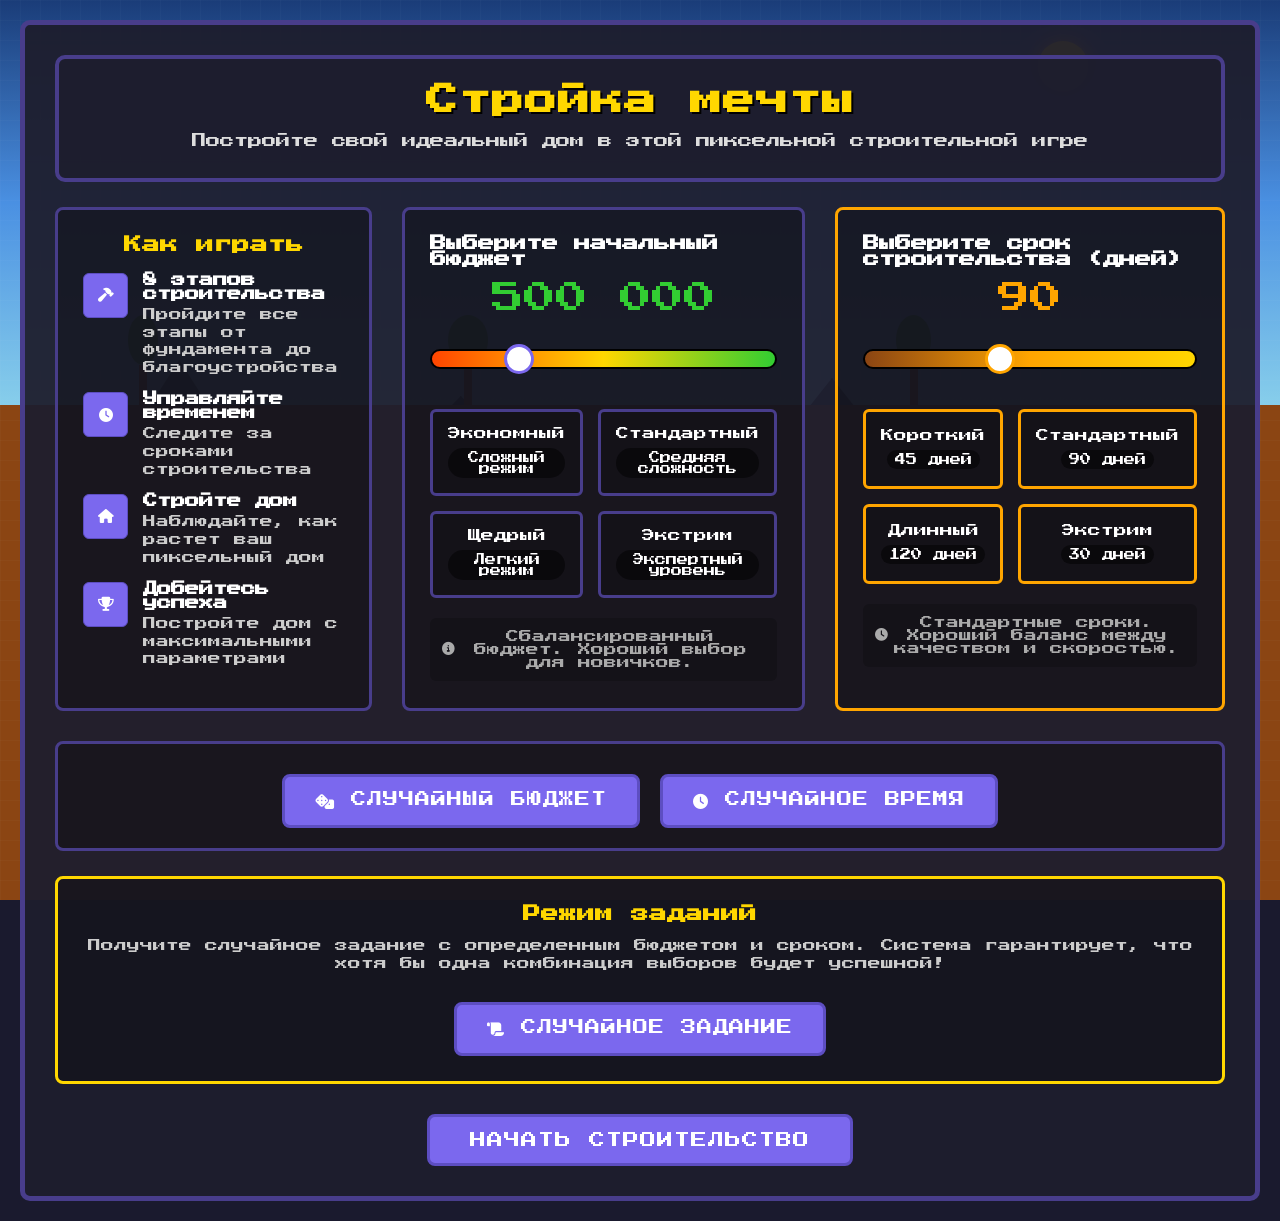
==== commit 8596f672: "The main screen has been updated." ====
--- a/index.html
+++ b/index.html
@@ -11,27 +11,27 @@
         /* Упрощенные стили для стартовой страницы */
         .game-container {
             position: relative;
-            max-width: 1000px;
+            max-width: 1400px;
             margin: 0 auto;
-            padding: 15px;
+            padding: 20px;
             z-index: 10;
         }
 
         .start-screen {
             background-color: var(--ui-bg);
             border: 5px solid var(--ui-border);
-            padding: 25px;
+            padding: 30px;
             text-align: center;
             width: 100%;
             margin: 0 auto;
-            border-radius: 8px;
+            border-radius: 10px;
         }
 
         .start-content {
             display: grid;
-            grid-template-columns: 1.1fr 0.9fr;
-            gap: 25px;
-            margin: 20px 0;
+            grid-template-columns: 1.2fr 1fr 1fr;
+            gap: 30px;
+            margin: 25px 0;
             text-align: left;
             width: 100%;
         }
@@ -39,54 +39,54 @@
         .instructions {
             background-color: rgba(0, 0, 0, 0.3);
             border: 3px solid var(--ui-border);
-            padding: 20px;
-            border-radius: 6px;
+            padding: 25px;
+            border-radius: 8px;
         }
 
         .instructions h3 {
-            font-size: 1rem;
+            font-size: 1.1rem;
             color: var(--warning);
-            margin-bottom: 15px;
+            margin-bottom: 20px;
             text-align: center;
         }
 
         .instruction-item {
             display: flex;
             align-items: flex-start;
-            gap: 12px;
-            margin-bottom: 12px;
+            gap: 15px;
+            margin-bottom: 15px;
         }
 
         .instruction-icon {
-            width: 40px;
-            height: 40px;
+            width: 45px;
+            height: 45px;
             background-color: var(--primary);
             display: flex;
             align-items: center;
             justify-content: center;
             flex-shrink: 0;
             border: 1px solid var(--primary-dark);
-            border-radius: 5px;
+            border-radius: 6px;
         }
 
         .instruction-text h4 {
-            font-size: 0.8rem;
+            font-size: 0.9rem;
             color: #fff;
             margin-bottom: 5px;
         }
 
         .instruction-text p {
-            font-size: 0.75rem;
+            font-size: 0.8rem;
             color: #ccc;
-            line-height: 1.3;
+            line-height: 1.4;
         }
 
         .budget-selector, .time-selector {
             background-color: rgba(0, 0, 0, 0.3);
             border: 3px solid var(--ui-border);
-            padding: 20px;
-            border-radius: 6px;
-            margin-bottom: 15px;
+            padding: 25px;
+            border-radius: 8px;
+            margin-bottom: 0;
         }
 
         .time-selector {
@@ -94,8 +94,8 @@
         }
 
         #budget-value, #time-value {
-            font-size: 1.8rem;
-            margin: 12px 0;
+            font-size: 2rem;
+            margin: 15px 0;
             text-align: center;
         }
 
@@ -104,12 +104,12 @@
 
         #budget-slider, #time-slider {
             width: 100%;
-            height: 15px;
-            margin: 15px 0;
+            height: 20px;
+            margin: 20px 0;
             -webkit-appearance: none;
             outline: none;
-            border-radius: 8px;
-            border: 1px solid #000;
+            border-radius: 10px;
+            border: 2px solid #000;
         }
 
         #budget-slider {
@@ -123,38 +123,38 @@
         #budget-slider::-webkit-slider-thumb,
         #time-slider::-webkit-slider-thumb {
             -webkit-appearance: none;
-            width: 25px;
-            height: 25px;
+            width: 30px;
+            height: 30px;
             background: #fff;
             cursor: pointer;
             border-radius: 50%;
         }
 
         #budget-slider::-webkit-slider-thumb {
-            border: 2px solid var(--primary);
+            border: 3px solid var(--primary);
         }
 
         #time-slider::-webkit-slider-thumb {
-            border: 2px solid var(--time-color);
+            border: 3px solid var(--time-color);
         }
 
         .preset-buttons {
             display: grid;
             grid-template-columns: repeat(2, 1fr);
-            gap: 12px;
-            margin: 15px 0;
+            gap: 15px;
+            margin: 20px 0;
         }
 
         .budget-preset, .time-preset {
-            padding: 12px;
-            border: 2px solid var(--ui-border);
+            padding: 15px;
+            border: 3px solid var(--ui-border);
             background-color: rgba(0, 0, 0, 0.2);
             color: #fff;
             cursor: pointer;
             transition: all 0.2s ease;
-            font-size: 0.75rem;
-            border-radius: 5px;
-            min-height: 70px;
+            font-size: 0.8rem;
+            border-radius: 6px;
+            min-height: 80px;
             display: flex;
             flex-direction: column;
             justify-content: center;
@@ -167,6 +167,7 @@
 
         .budget-preset:hover, .time-preset:hover {
             border-color: var(--primary);
+            transform: translateY(-3px);
         }
 
         .time-preset:hover {
@@ -175,60 +176,85 @@
 
         .difficulty-indicator {
             display: inline-block;
-            padding: 3px 6px;
-            font-size: 0.65rem;
-            margin-top: 5px;
+            padding: 4px 8px;
+            font-size: 0.7rem;
+            margin-top: 8px;
             background-color: rgba(0, 0, 0, 0.5);
-            border-radius: 12px;
+            border-radius: 15px;
         }
 
         #budget-message, #time-message {
-            margin-top: 15px;
-            font-size: 0.75rem;
+            margin-top: 20px;
+            font-size: 0.8rem;
             color: #aaa;
             text-align: center;
-            padding: 10px;
+            padding: 12px;
             background-color: rgba(0,0,0,0.2);
-            border-radius: 5px;
-        }
-
-        .game-controls {
-            margin-top: 20px;
-            padding-top: 15px;
-            border-top: 3px solid var(--ui-border);
+            border-radius: 6px;
+            min-height: 50px;
+            display: flex;
+            align-items: center;
+            justify-content: center;
+        }
+
+        .random-controls {
+            margin-top: 30px;
+            padding: 20px;
+            background-color: rgba(0, 0, 0, 0.3);
+            border: 3px solid var(--ui-border);
+            border-radius: 8px;
             display: flex;
             justify-content: center;
+            gap: 20px;
             width: 100%;
         }
 
         .quest-mode {
-            margin-top: 15px;
-            padding: 20px;
+            margin-top: 25px;
+            padding: 25px;
             background-color: rgba(0, 0, 0, 0.3);
             border: 3px solid var(--warning);
-            border-radius: 6px;
+            border-radius: 8px;
             text-align: center;
         }
 
         .quest-mode h3 {
             color: var(--warning);
-            margin-bottom: 12px;
+            margin-bottom: 15px;
+            font-size: 1.1rem;
         }
 
         .quest-description {
-            font-size: 0.75rem;
+            font-size: 0.8rem;
             color: #ccc;
-            margin-bottom: 15px;
-            line-height: 1.3;
-        }
-
-        @media (max-width: 768px) {
+            margin-bottom: 20px;
+            line-height: 1.4;
+        }
+
+        @media (max-width: 1200px) {
             .start-content {
                 grid-template-columns: 1fr;
-            }
-
+                gap: 25px;
+            }
+
+            .game-container {
+                max-width: 95%;
+                padding: 15px;
+            }
+        }
+
+        @media (max-width: 768px) {
             .preset-buttons {
                 grid-template-columns: 1fr;
+            }
+
+            .random-controls {
+                flex-direction: column;
+                gap: 10px;
+            }
+
+            .start-screen {
+                padding: 20px;
             }
         }
     </style>
@@ -311,74 +337,72 @@
                     </div>
                 </div>
 
-                <div>
-                    <div class="budget-selector">
-                        <h3>Выберите начальный бюджет</h3>
-                        <div id="budget-value">500000</div>
-                        <input type="range" id="budget-slider" min="200000" max="1500000" step="50000" value="500000">
-
-                        <div class="preset-buttons">
-                            <button class="budget-preset" id="preset-low" data-value="300000">
-                                <div>Экономный</div>
-                                <span class="difficulty-indicator">Сложный режим</span>
-                            </button>
-                            <button class="budget-preset" id="preset-medium" data-value="500000">
-                                <div>Стандартный</div>
-                                <span class="difficulty-indicator">Средняя сложность</span>
-                            </button>
-                            <button class="budget-preset" id="preset-high" data-value="800000">
-                                <div>Щедрый</div>
-                                <span class="difficulty-indicator">Легкий режим</span>
-                            </button>
-                            <button class="budget-preset" id="preset-expert" data-value="200000">
-                                <div>Экстрим</div>
-                                <span class="difficulty-indicator">Экспертный уровень</span>
-                            </button>
-                        </div>
-
-                        <div id="budget-message">
-                            Выберите бюджет или нажмите "Случайный бюджет"
-                        </div>
-                    </div>
-
-                    <div class="time-selector">
-                        <h3>Выберите срок строительства (дней)</h3>
-                        <div id="time-value">90</div>
-                        <input type="range" id="time-slider" min="30" max="180" step="5" value="90">
-
-                        <div class="preset-buttons">
-                            <button class="time-preset" id="time-short" data-value="45">
-                                <div>Короткий</div>
-                                <span class="difficulty-indicator">45 дней</span>
-                            </button>
-                            <button class="time-preset" id="time-medium" data-value="90">
-                                <div>Стандартный</div>
-                                <span class="difficulty-indicator">90 дней</span>
-                            </button>
-                            <button class="time-preset" id="time-long" data-value="120">
-                                <div>Длинный</div>
-                                <span class="difficulty-indicator">120 дней</span>
-                            </button>
-                            <button class="time-preset" id="time-extreme" data-value="30">
-                                <div>Экстрим</div>
-                                <span class="difficulty-indicator">30 дней</span>
-                            </button>
-                        </div>
-
-                        <div id="time-message">
-                            Каждый этап строительства требует времени
-                        </div>
-                    </div>
-
-                    <div class="game-controls" style="border-top: none; margin-top: 15px;">
-                        <button class="game-button" id="random-budget-btn">
-                            <i class="fas fa-dice"></i> Случайный бюджет
+                <div class="budget-selector">
+                    <h3>Выберите начальный бюджет</h3>
+                    <div id="budget-value">500000</div>
+                    <input type="range" id="budget-slider" min="200000" max="1500000" step="50000" value="500000">
+
+                    <div class="preset-buttons">
+                        <button class="budget-preset" id="preset-low" data-value="300000">
+                            <div>Экономный</div>
+                            <span class="difficulty-indicator">Сложный режим</span>
                         </button>
-                        <button class="game-button" id="random-time-btn" style="margin-left: 10px;">
-                            <i class="fas fa-clock"></i> Случайное время
+                        <button class="budget-preset" id="preset-medium" data-value="500000">
+                            <div>Стандартный</div>
+                            <span class="difficulty-indicator">Средняя сложность</span>
+                        </button>
+                        <button class="budget-preset" id="preset-high" data-value="800000">
+                            <div>Щедрый</div>
+                            <span class="difficulty-indicator">Легкий режим</span>
+                        </button>
+                        <button class="budget-preset" id="preset-expert" data-value="200000">
+                            <div>Экстрим</div>
+                            <span class="difficulty-indicator">Экспертный уровень</span>
                         </button>
                     </div>
+
+                    <div id="budget-message">
+                        Выберите бюджет или нажмите "Случайный бюджет"
+                    </div>
                 </div>
+
+                <div class="time-selector">
+                    <h3>Выберите срок строительства (дней)</h3>
+                    <div id="time-value">90</div>
+                    <input type="range" id="time-slider" min="30" max="180" step="5" value="90">
+
+                    <div class="preset-buttons">
+                        <button class="time-preset" id="time-short" data-value="45">
+                            <div>Короткий</div>
+                            <span class="difficulty-indicator">45 дней</span>
+                        </button>
+                        <button class="time-preset" id="time-medium" data-value="90">
+                            <div>Стандартный</div>
+                            <span class="difficulty-indicator">90 дней</span>
+                        </button>
+                        <button class="time-preset" id="time-long" data-value="120">
+                            <div>Длинный</div>
+                            <span class="difficulty-indicator">120 дней</span>
+                        </button>
+                        <button class="time-preset" id="time-extreme" data-value="30">
+                            <div>Экстрим</div>
+                            <span class="difficulty-indicator">30 дней</span>
+                        </button>
+                    </div>
+
+                    <div id="time-message">
+                        Каждый этап строительства требует времени
+                    </div>
+                </div>
+            </div>
+
+            <div class="random-controls">
+                <button class="game-button" id="random-budget-btn">
+                    <i class="fas fa-dice"></i> Случайный бюджет
+                </button>
+                <button class="game-button" id="random-time-btn">
+                    <i class="fas fa-clock"></i> Случайное время
+                </button>
             </div>
 
             <div class="quest-mode">
@@ -391,7 +415,7 @@
                 </button>
             </div>
 
-            <button class="game-button" id="start-btn" style="margin-top: 20px;">
+            <button class="game-button" id="start-btn" style="margin-top: 30px; padding: 15px 40px; font-size: 1rem;">
                 Начать строительство
             </button>
         </div>
--- a/style.css
+++ b/style.css
@@ -1,4 +1,3 @@
-
 /* Общие стили для всех страниц - ОБЛЕГЧЕННАЯ ВЕРСИЯ */
 :root {
     --primary: #7B68EE;
@@ -206,27 +205,28 @@
 /* Общие элементы интерфейса */
 header {
     text-align: center;
-    padding: 20px;
-    margin-bottom: 20px;
+    padding: 25px;
+    margin-bottom: 25px;
     background-color: var(--ui-bg);
     border: 4px solid var(--ui-border);
-    border-radius: 8px;
+    border-radius: 10px;
     width: 100%;
 }
 
 h1 {
-    font-size: 1.8rem;
+    font-size: 2rem;
     color: var(--warning);
     text-shadow: 2px 2px 0 #000;
-    margin-bottom: 10px;
+    margin-bottom: 15px;
     letter-spacing: 1px;
 }
 
 .subtitle {
-    font-size: 0.8rem;
+    font-size: 0.9rem;
     color: #ddd;
     max-width: 90%;
     margin: 0 auto;
+    line-height: 1.5;
 }
 
 /* Кнопки */
@@ -234,25 +234,26 @@
     background-color: var(--primary);
     border: 3px solid var(--primary-dark);
     color: #fff;
-    padding: 12px 25px;
-    font-size: 0.9rem;
+    padding: 15px 30px;
+    font-size: 0.95rem;
     cursor: pointer;
     transition: all 0.2s ease;
     text-transform: uppercase;
     letter-spacing: 1px;
-    border-radius: 6px;
+    border-radius: 8px;
     margin-top: 10px;
     display: inline-block;
 }
 
 .game-button:hover {
     background-color: var(--primary-dark);
-    transform: translateY(-2px);
+    transform: translateY(-3px);
+    box-shadow: 0 5px 15px rgba(0, 0, 0, 0.3);
 }
 
 .game-controls {
-    margin-top: 20px;
-    padding-top: 15px;
+    margin-top: 25px;
+    padding-top: 20px;
     border-top: 3px solid var(--ui-border);
     display: flex;
     justify-content: center;
@@ -263,27 +264,27 @@
 .hud-item {
     background-color: var(--ui-bg);
     border: 3px solid var(--ui-border);
-    padding: 12px;
-    border-radius: 6px;
-    min-height: 90px;
+    padding: 15px;
+    border-radius: 8px;
+    min-height: 100px;
     display: flex;
     flex-direction: column;
     justify-content: space-between;
 }
 
 .hud-label {
-    font-size: 0.7rem;
+    font-size: 0.75rem;
     color: #aaa;
-    margin-bottom: 8px;
+    margin-bottom: 10px;
     text-transform: uppercase;
     text-align: center;
 }
 
 .hud-value {
-    font-size: 1.3rem;
+    font-size: 1.5rem;
     color: #fff;
     text-align: center;
-    margin: 5px 0;
+    margin: 8px 0;
 }
 
 .money .hud-value { color: var(--success); }
@@ -292,19 +293,19 @@
 .time .hud-value { color: var(--time-color); }
 
 .hud-bar {
-    height: 12px;
+    height: 15px;
     background-color: #222;
     border: 1px solid #000;
-    margin-top: 8px;
+    margin-top: 10px;
     overflow: hidden;
     position: relative;
-    border-radius: 4px;
+    border-radius: 6px;
 }
 
 .hud-bar-fill {
     height: 100%;
     transition: width 0.3s ease;
-    border-radius: 3px;
+    border-radius: 5px;
 }
 
 .money .hud-bar-fill { background-color: #32CD32; }
@@ -336,23 +337,23 @@
 .steps-tracker {
     display: flex;
     justify-content: space-between;
-    margin: 15px 0;
-    padding: 8px;
+    margin: 20px 0;
+    padding: 10px;
     background-color: var(--ui-bg);
     border: 3px solid var(--ui-border);
-    border-radius: 6px;
+    border-radius: 8px;
 }
 
 .step-tracker-item {
     flex: 1;
     text-align: center;
-    padding: 6px 3px;
-    margin: 0 2px;
+    padding: 8px 4px;
+    margin: 0 3px;
     cursor: pointer;
     transition: all 0.2s ease;
-    border-radius: 4px;
-    font-size: 0.6rem;
-    min-height: 50px;
+    border-radius: 6px;
+    font-size: 0.65rem;
+    min-height: 60px;
     display: flex;
     flex-direction: column;
     justify-content: center;
@@ -369,7 +370,7 @@
     background-color: rgba(255, 215, 0, 0.15);
     border: 1px solid var(--step-current);
     color: var(--step-current);
-    transform: scale(1.03);
+    transform: scale(1.05);
 }
 
 .step-tracker-item.future {
@@ -386,57 +387,57 @@
 }
 
 .step-number {
-    font-size: 0.8rem;
+    font-size: 0.9rem;
     font-weight: bold;
-    margin-bottom: 3px;
+    margin-bottom: 5px;
 }
 
 .step-name {
-    font-size: 0.5rem;
-    line-height: 1.1;
+    font-size: 0.55rem;
+    line-height: 1.2;
 }
 
 /* Стили для строительной области */
 .construction-area {
     background-color: var(--ui-bg);
     border: 3px solid var(--ui-border);
-    padding: 20px;
-    border-radius: 8px;
-    min-height: 480px;
+    padding: 25px;
+    border-radius: 10px;
+    min-height: 520px;
     display: flex;
     flex-direction: column;
 }
 
 .step-info {
-    margin-bottom: 20px;
-    padding-bottom: 10px;
-    border-bottom: 1px solid var(--ui-border);
+    margin-bottom: 25px;
+    padding-bottom: 15px;
+    border-bottom: 2px solid var(--ui-border);
 }
 
 .step-title {
-    font-size: 0.9rem;
+    font-size: 1rem;
     color: var(--warning);
-    margin-bottom: 10px;
+    margin-bottom: 15px;
     display: flex;
     align-items: center;
-    gap: 10px;
+    gap: 12px;
 }
 
 .step-description {
-    font-size: 0.8rem;
+    font-size: 0.85rem;
     color: #ccc;
-    line-height: 1.4;
+    line-height: 1.5;
 }
 
 /* Дом в стиле Terraria */
 .terraria-house {
     width: 100%;
-    height: 350px;
+    height: 380px;
     position: relative;
     background-color: rgba(0, 0, 0, 0.3);
-    border: 2px solid #000;
-    margin-bottom: 15px;
-    border-radius: 5px;
+    border: 3px solid #000;
+    margin-bottom: 20px;
+    border-radius: 8px;
     flex-grow: 1;
 }
 
@@ -456,108 +457,108 @@
     position: absolute;
     z-index: 2;
     transition: all 0.4s ease;
-    border-radius: 2px;
+    border-radius: 3px;
 }
 
 .foundation {
-    bottom: 90px;
+    bottom: 100px;
     left: 15%;
     width: 70%;
-    height: 25px;
+    height: 30px;
     background-color: var(--stone);
-    border: 1px solid #555;
+    border: 2px solid #555;
 }
 
 .walls {
-    bottom: 115px;
+    bottom: 130px;
     left: 15%;
     width: 70%;
-    height: 200px;
+    height: 220px;
     background-color: var(--brick);
-    border: 1px solid #8B0000;
+    border: 2px solid #8B0000;
 }
 
 .roof {
-    bottom: 315px;
+    bottom: 350px;
     left: 10%;
     width: 80%;
-    height: 100px;
+    height: 120px;
     background-color: #2F4F4F;
-    border: 1px solid #1C2F2F;
+    border: 2px solid #1C2F2F;
     clip-path: polygon(0% 100%, 50% 0%, 100% 100%);
 }
 
 .window {
-    width: 40px;
-    height: 40px;
+    width: 45px;
+    height: 45px;
     background-color: #87CEEB;
-    border: 1px solid #4682B4;
-}
-
-.window-left { bottom: 200px; left: 25%; }
-.window-right { bottom: 200px; right: 25%; }
+    border: 2px solid #4682B4;
+}
+
+.window-left { bottom: 220px; left: 25%; }
+.window-right { bottom: 220px; right: 25%; }
 
 .door {
-    bottom: 115px;
+    bottom: 130px;
     left: 45%;
-    width: 45px;
-    height: 130px;
+    width: 50px;
+    height: 140px;
     background-color: var(--wood);
-    border: 1px solid #654321;
+    border: 2px solid #654321;
 }
 
 .chimney {
-    bottom: 315px;
+    bottom: 350px;
     right: 15%;
-    width: 20px;
-    height: 60px;
+    width: 25px;
+    height: 70px;
     background-color: #696969;
-    border: 1px solid #363636;
+    border: 2px solid #363636;
 }
 
 .fence {
-    bottom: 90px;
+    bottom: 100px;
     left: 5%;
     width: 90%;
-    height: 20px;
+    height: 25px;
     background-color: var(--wood);
-    border: 1px solid #654321;
+    border: 2px solid #654321;
     display: flex;
     justify-content: space-around;
-    padding: 0 10px;
+    padding: 0 12px;
 }
 
 .fence-post {
-    width: 5px;
+    width: 6px;
     height: 100%;
     background-color: #654321;
 }
 
 .tree {
-    bottom: 90px;
+    bottom: 100px;
     left: 3%;
-    width: 45px;
-    height: 110px;
+    width: 50px;
+    height: 120px;
 }
 
 .tree-trunk {
     position: absolute;
     bottom: 0;
-    left: 18px;
-    width: 10px;
-    height: 60px;
+    left: 20px;
+    width: 12px;
+    height: 70px;
     background-color: #8B4513;
-    border: 1px solid #654321;
+    border: 2px solid #654321;
 }
 
 .tree-crown {
     position: absolute;
-    bottom: 60px;
+    bottom: 70px;
     left: 0;
-    width: 45px;
-    height: 45px;
+    width: 50px;
+    height: 50px;
     background-color: #228B22;
-    border: 1px solid #006400;
+    border: 2px solid #006400;
     border-radius: 50%;
 }
 
@@ -573,40 +574,40 @@
 
 .construction-status {
     text-align: center;
-    font-size: 0.8rem;
+    font-size: 0.85rem;
     color: #aaa;
-    margin-top: 10px;
+    margin-top: 15px;
     background-color: rgba(0, 0, 0, 0.2);
-    padding: 6px;
-    border-radius: 4px;
+    padding: 8px;
+    border-radius: 6px;
 }
 
 .step-counter {
     text-align: center;
-    font-size: 0.75rem;
+    font-size: 0.8rem;
     color: var(--warning);
-    margin-top: 10px;
+    margin-top: 15px;
     background-color: rgba(0, 0, 0, 0.2);
-    padding: 6px;
-    border-radius: 4px;
+    padding: 8px;
+    border-radius: 6px;
 }
 
 /* Область выбора */
 .choices-area {
     display: flex;
     flex-direction: column;
-    gap: 12px;
+    gap: 15px;
     width: 100%;
 }
 
 .choice-option {
     background-color: var(--ui-bg);
     border: 3px solid var(--ui-border);
-    padding: 15px;
+    padding: 20px;
     cursor: pointer;
     transition: all 0.2s ease;
-    border-radius: 6px;
-    min-height: 130px;
+    border-radius: 8px;
+    min-height: 150px;
     display: flex;
     flex-direction: column;
     justify-content: space-between;
@@ -614,48 +615,49 @@
 
 .choice-option:hover {
     border-color: var(--primary);
-    transform: translateY(-3px);
+    transform: translateY(-4px);
+    box-shadow: 0 5px 15px rgba(0, 0, 0, 0.2);
 }
 
 .choice-option.selected {
     border-color: var(--step-completed);
-    background-color: rgba(50, 205, 50, 0.1);
+    background-color: rgba(50, 205, 50, 0.15);
 }
 
 .choice-title {
-    font-size: 0.7rem;
+    font-size: 0.8rem;
     color: #fff;
-    margin-bottom: 8px;
+    margin-bottom: 10px;
     display: flex;
     align-items: center;
-    gap: 8px;
+    gap: 10px;
 }
 
 .choice-icon {
     color: var(--primary);
-    font-size: 1rem;
+    font-size: 1.1rem;
 }
 
 .choice-description {
-    font-size: 0.75rem;
+    font-size: 0.8rem;
     color: #ccc;
-    margin-bottom: 10px;
-    line-height: 1.3;
+    margin-bottom: 15px;
+    line-height: 1.4;
     flex-grow: 1;
 }
 
 .choice-stats {
     display: grid;
     grid-template-columns: repeat(4, 1fr);
-    gap: 8px;
-    font-size: 0.75rem;
+    gap: 10px;
+    font-size: 0.8rem;
 }
 
 .stat-change {
     font-weight: bold;
     display: block;
-    margin-top: 4px;
-    font-size: 0.8rem;
+    margin-top: 5px;
+    font-size: 0.85rem;
 }
 
 .positive { color: var(--success); }
@@ -670,7 +672,7 @@
     left: 0;
     right: 0;
     bottom: 0;
-    background-color: rgba(0, 0, 0, 0.8);
+    background-color: rgba(0, 0, 0, 0.85);
     display: flex;
     justify-content: center;
     align-items: center;
@@ -680,84 +682,85 @@
 
 .fact-modal {
     background-color: var(--ui-bg);
-    border: 4px solid var(--primary);
-    border-radius: 8px;
+    border: 5px solid var(--primary);
+    border-radius: 10px;
     width: 90%;
-    max-width: 550px;
-    padding: 25px;
+    max-width: 600px;
+    padding: 30px;
     animation: slideUp 0.3s ease-out;
 }
 
 .fact-modal-header {
     text-align: center;
-    margin-bottom: 20px;
-    padding-bottom: 10px;
-    border-bottom: 2px solid var(--primary);
+    margin-bottom: 25px;
+    padding-bottom: 15px;
+    border-bottom: 3px solid var(--primary);
 }
 
 .fact-modal-title {
-    font-size: 0.9rem;
+    font-size: 1rem;
     color: var(--warning);
     display: flex;
     align-items: center;
     justify-content: center;
-    gap: 10px;
-    margin-bottom: 8px;
+    gap: 12px;
+    margin-bottom: 10px;
 }
 
 .fact-modal-subtitle {
-    font-size: 0.65rem;
+    font-size: 0.7rem;
     color: #aaa;
     text-transform: uppercase;
 }
 
 .fact-content {
     background-color: rgba(0, 0, 0, 0.3);
-    border: 2px solid var(--ui-border);
-    padding: 20px;
-    border-radius: 6px;
-    margin-bottom: 20px;
-    min-height: 120px;
+    border: 3px solid var(--ui-border);
+    padding: 25px;
+    border-radius: 8px;
+    margin-bottom: 25px;
+    min-height: 140px;
     display: flex;
     align-items: center;
     justify-content: center;
 }
 
 .fact-text {
-    font-size: 0.85rem;
-    line-height: 1.5;
+    font-size: 0.9rem;
+    line-height: 1.6;
     color: #fff;
     text-align: center;
 }
 
 .fact-source {
-    font-size: 0.55rem;
+    font-size: 0.6rem;
     color: #888;
     text-align: center;
-    margin-top: 8px;
+    margin-top: 10px;
     font-style: italic;
 }
 
 .fact-modal-actions {
     display: flex;
     justify-content: center;
-    margin-top: 15px;
+    margin-top: 20px;
 }
 
 .fact-close-btn {
     background-color: var(--primary);
     border: 3px solid var(--primary-dark);
     color: white;
-    padding: 12px 30px;
-    font-size: 0.8rem;
+    padding: 15px 35px;
+    font-size: 0.85rem;
     cursor: pointer;
     transition: all 0.2s ease;
     text-transform: uppercase;
-    border-radius: 6px;
+    border-radius: 8px;
 }
 
 .fact-close-btn:hover {
     background-color: var(--primary-dark);
+    transform: translateY(-2px);
 }
 
 /* Анимации для модального окна */
@@ -769,7 +772,7 @@
 @keyframes slideUp {
     from {
         opacity: 0;
-        transform: translateY(30px);
+        transform: translateY(40px);
     }
     to {
         opacity: 1;
@@ -785,49 +788,116 @@
     }
 }
 
+@media (max-width: 992px) {
+    .start-content {
+        grid-template-columns: 1fr;
+        gap: 25px;
+    }
+
+    .game-container {
+        padding: 15px;
+    }
+
+    .game-hud, .end-stats {
+        grid-template-columns: repeat(2, 1fr);
+    }
+
+    .choice-stats {
+        grid-template-columns: repeat(2, 1fr);
+    }
+
+    .terraria-house, .final-house-container {
+        height: 320px;
+    }
+
+    h1 {
+        font-size: 1.7rem;
+    }
+
+    .step-tracker-item {
+        min-width: 100px;
+        padding: 6px 3px;
+    }
+
+    .fact-modal {
+        width: 95%;
+        padding: 20px;
+    }
+}
+
 @media (max-width: 768px) {
     .game-container {
         padding: 10px;
     }
 
-    .game-hud, .end-stats {
-        grid-template-columns: repeat(2, 1fr);
+    .preset-buttons {
+        grid-template-columns: 1fr;
+    }
+
+    .terraria-house, .final-house-container {
+        height: 250px;
+    }
+
+    h1 {
+        font-size: 1.4rem;
+    }
+
+    .subtitle {
+        font-size: 0.8rem;
+    }
+
+    .hud-value {
+        font-size: 1.3rem;
+    }
+
+    .game-button {
+        padding: 12px 20px;
+        font-size: 0.85rem;
     }
 
     .choice-stats {
-        grid-template-columns: repeat(2, 1fr);
-    }
-
-    .terraria-house, .final-house-container {
-        height: 280px;
-    }
-
-    h1 {
-        font-size: 1.5rem;
+        grid-template-columns: 1fr;
     }
 
     .step-tracker-item {
-        min-width: 90px;
-        padding: 5px 2px;
+        min-width: 70px;
+        font-size: 0.6rem;
+    }
+
+    .step-number {
+        font-size: 0.8rem;
+    }
+
+    .step-name {
+        font-size: 0.45rem;
     }
 
     .fact-modal {
-        width: 95%;
         padding: 15px;
+    }
+
+    .fact-content {
+        padding: 20px;
+        min-height: 120px;
+    }
+
+    .fact-text {
+        font-size: 0.8rem;
+    }
+
+    .fact-close-btn {
+        padding: 12px 25px;
+        font-size: 0.8rem;
     }
 }
 
 @media (max-width: 480px) {
     h1 {
-        font-size: 1.3rem;
+        font-size: 1.2rem;
     }
 
     .subtitle {
         font-size: 0.7rem;
-    }
-
-    .hud-value {
-        font-size: 1.1rem;
     }
 
     .terraria-house, .final-house-container {
@@ -839,38 +909,12 @@
         font-size: 0.8rem;
     }
 
-    .choice-stats {
-        grid-template-columns: 1fr;
-    }
-
     .step-tracker-item {
         min-width: 60px;
         font-size: 0.5rem;
     }
 
-    .step-number {
-        font-size: 0.7rem;
-    }
-
-    .step-name {
-        font-size: 0.4rem;
-    }
-
     .fact-modal {
         padding: 12px;
     }
-
-    .fact-content {
-        padding: 15px;
-        min-height: 100px;
-    }
-
-    .fact-text {
-        font-size: 0.75rem;
-    }
-
-    .fact-close-btn {
-        padding: 10px 20px;
-        font-size: 0.75rem;
-    }
 }
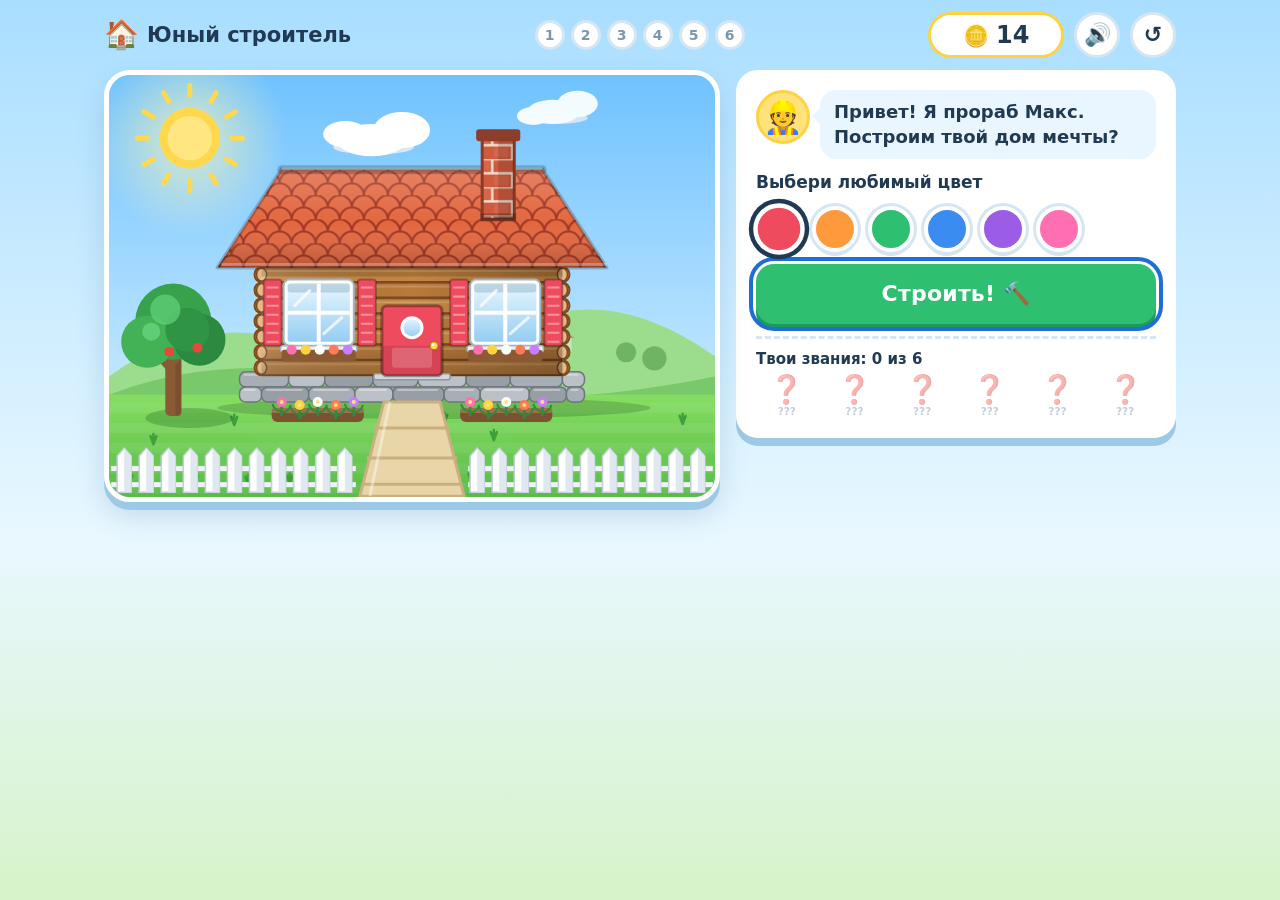
==== commit e1088c33: "Add the game screens, controls and styles, and drop the old pages." ====
--- a/index.html
+++ b/index.html
@@ -1,787 +1,2 @@
-<!DOCTYPE html>
-<html lang="ru">
-<head>
-    <meta charset="UTF-8">
-    <meta name="viewport" content="width=device-width, initial-scale=1.0">
-    <title>Стройка мечты - Начало</title>
-    <link rel="stylesheet" href="https://cdnjs.cloudflare.com/ajax/libs/font-awesome/6.4.0/css/all.min.css">
-    <link href="https://fonts.googleapis.com/css2?family=Press+Start+2P&display=swap" rel="stylesheet">
-    <link rel="stylesheet" href="style.css">
-    <style>
-        /* Упрощенные стили для стартовой страницы */
-        .game-container {
-            position: relative;
-            max-width: 1400px;
-            margin: 0 auto;
-            padding: 20px;
-            z-index: 10;
-        }
-
-        .start-screen {
-            background-color: var(--ui-bg);
-            border: 5px solid var(--ui-border);
-            padding: 30px;
-            text-align: center;
-            width: 100%;
-            margin: 0 auto;
-            border-radius: 10px;
-        }
-
-        .start-content {
-            display: grid;
-            grid-template-columns: 1.2fr 1fr 1fr;
-            gap: 30px;
-            margin: 25px 0;
-            text-align: left;
-            width: 100%;
-        }
-
-        .instructions {
-            background-color: rgba(0, 0, 0, 0.3);
-            border: 3px solid var(--ui-border);
-            padding: 25px;
-            border-radius: 8px;
-        }
-
-        .instructions h3 {
-            font-size: 1.1rem;
-            color: var(--warning);
-            margin-bottom: 20px;
-            text-align: center;
-        }
-
-        .instruction-item {
-            display: flex;
-            align-items: flex-start;
-            gap: 15px;
-            margin-bottom: 15px;
-        }
-
-        .instruction-icon {
-            width: 45px;
-            height: 45px;
-            background-color: var(--primary);
-            display: flex;
-            align-items: center;
-            justify-content: center;
-            flex-shrink: 0;
-            border: 1px solid var(--primary-dark);
-            border-radius: 6px;
-        }
-
-        .instruction-text h4 {
-            font-size: 0.9rem;
-            color: #fff;
-            margin-bottom: 5px;
-        }
-
-        .instruction-text p {
-            font-size: 0.8rem;
-            color: #ccc;
-            line-height: 1.4;
-        }
-
-        .budget-selector, .time-selector {
-            background-color: rgba(0, 0, 0, 0.3);
-            border: 3px solid var(--ui-border);
-            padding: 25px;
-            border-radius: 8px;
-            margin-bottom: 0;
-        }
-
-        .time-selector {
-            border-color: var(--time-color);
-        }
-
-        #budget-value, #time-value {
-            font-size: 2rem;
-            margin: 15px 0;
-            text-align: center;
-        }
-
-        #budget-value { color: var(--success); }
-        #time-value { color: var(--time-color); }
-
-        #budget-slider, #time-slider {
-            width: 100%;
-            height: 20px;
-            margin: 20px 0;
-            -webkit-appearance: none;
-            outline: none;
-            border-radius: 10px;
-            border: 2px solid #000;
-        }
-
-        #budget-slider {
-            background: linear-gradient(90deg, var(--danger), var(--warning), var(--success));
-        }
-
-        #time-slider {
-            background: linear-gradient(90deg, #8B4513, #FFA500, #FFD700);
-        }
-
-        #budget-slider::-webkit-slider-thumb,
-        #time-slider::-webkit-slider-thumb {
-            -webkit-appearance: none;
-            width: 30px;
-            height: 30px;
-            background: #fff;
-            cursor: pointer;
-            border-radius: 50%;
-        }
-
-        #budget-slider::-webkit-slider-thumb {
-            border: 3px solid var(--primary);
-        }
-
-        #time-slider::-webkit-slider-thumb {
-            border: 3px solid var(--time-color);
-        }
-
-        .preset-buttons {
-            display: grid;
-            grid-template-columns: repeat(2, 1fr);
-            gap: 15px;
-            margin: 20px 0;
-        }
-
-        .budget-preset, .time-preset {
-            padding: 15px;
-            border: 3px solid var(--ui-border);
-            background-color: rgba(0, 0, 0, 0.2);
-            color: #fff;
-            cursor: pointer;
-            transition: all 0.2s ease;
-            font-size: 0.8rem;
-            border-radius: 6px;
-            min-height: 80px;
-            display: flex;
-            flex-direction: column;
-            justify-content: center;
-            align-items: center;
-        }
-
-        .time-preset {
-            border-color: var(--time-color);
-        }
-
-        .budget-preset:hover, .time-preset:hover {
-            border-color: var(--primary);
-            transform: translateY(-3px);
-        }
-
-        .time-preset:hover {
-            border-color: var(--time-color);
-        }
-
-        .difficulty-indicator {
-            display: inline-block;
-            padding: 4px 8px;
-            font-size: 0.7rem;
-            margin-top: 8px;
-            background-color: rgba(0, 0, 0, 0.5);
-            border-radius: 15px;
-        }
-
-        #budget-message, #time-message {
-            margin-top: 20px;
-            font-size: 0.8rem;
-            color: #aaa;
-            text-align: center;
-            padding: 12px;
-            background-color: rgba(0,0,0,0.2);
-            border-radius: 6px;
-            min-height: 50px;
-            display: flex;
-            align-items: center;
-            justify-content: center;
-        }
-
-        .random-controls {
-            margin-top: 30px;
-            padding: 20px;
-            background-color: rgba(0, 0, 0, 0.3);
-            border: 3px solid var(--ui-border);
-            border-radius: 8px;
-            display: flex;
-            justify-content: center;
-            gap: 20px;
-            width: 100%;
-        }
-
-        .quest-mode {
-            margin-top: 25px;
-            padding: 25px;
-            background-color: rgba(0, 0, 0, 0.3);
-            border: 3px solid var(--warning);
-            border-radius: 8px;
-            text-align: center;
-        }
-
-        .quest-mode h3 {
-            color: var(--warning);
-            margin-bottom: 15px;
-            font-size: 1.1rem;
-        }
-
-        .quest-description {
-            font-size: 0.8rem;
-            color: #ccc;
-            margin-bottom: 20px;
-            line-height: 1.4;
-        }
-
-        @media (max-width: 1200px) {
-            .start-content {
-                grid-template-columns: 1fr;
-                gap: 25px;
-            }
-
-            .game-container {
-                max-width: 95%;
-                padding: 15px;
-            }
-        }
-
-        @media (max-width: 768px) {
-            .preset-buttons {
-                grid-template-columns: 1fr;
-            }
-
-            .random-controls {
-                flex-direction: column;
-                gap: 10px;
-            }
-
-            .start-screen {
-                padding: 20px;
-            }
-        }
-    </style>
-</head>
-<body>
-    <!-- Упрощенный фон -->
-    <div class="terraria-bg">
-        <div class="sky-bg">
-            <div class="sun"></div>
-            <div class="pixel-cloud cloud-1"></div>
-            <div class="pixel-cloud cloud-2"></div>
-        </div>
-        <div class="mountain-range">
-            <div class="mountain mountain-1"></div>
-            <div class="mountain mountain-2"></div>
-            <div class="mountain mountain-3"></div>
-            <div class="mountain mountain-4"></div>
-        </div>
-        <div class="bg-tree bg-tree-1">
-            <div class="bg-tree-trunk"></div>
-            <div class="bg-tree-crown"></div>
-        </div>
-        <div class="bg-tree bg-tree-2">
-            <div class="bg-tree-trunk"></div>
-            <div class="bg-tree-crown"></div>
-        </div>
-        <div class="bg-tree bg-tree-3">
-            <div class="bg-tree-trunk"></div>
-            <div class="bg-tree-crown"></div>
-        </div>
-        <div class="detailed-ground"></div>
-        <div class="pixel-grid"></div>
-    </div>
-
-    <div class="game-container">
-        <div class="start-screen">
-            <header>
-                <h1>Стройка мечты</h1>
-                <p class="subtitle">Постройте свой идеальный дом в этой пиксельной строительной игре</p>
-            </header>
-
-            <div class="start-content">
-                <div class="instructions">
-                    <h3>Как играть</h3>
-                    <div class="instruction-item">
-                        <div class="instruction-icon">
-                            <i class="fas fa-hammer"></i>
-                        </div>
-                        <div class="instruction-text">
-                            <h4>8 этапов строительства</h4>
-                            <p>Пройдите все этапы от фундамента до благоустройства</p>
-                        </div>
-                    </div>
-                    <div class="instruction-item">
-                        <div class="instruction-icon">
-                            <i class="fas fa-clock"></i>
-                        </div>
-                        <div class="instruction-text">
-                            <h4>Управляйте временем</h4>
-                            <p>Следите за сроками строительства</p>
-                        </div>
-                    </div>
-                    <div class="instruction-item">
-                        <div class="instruction-icon">
-                            <i class="fas fa-home"></i>
-                        </div>
-                        <div class="instruction-text">
-                            <h4>Стройте дом</h4>
-                            <p>Наблюдайте, как растет ваш пиксельный дом</p>
-                        </div>
-                    </div>
-                    <div class="instruction-item">
-                        <div class="instruction-icon">
-                            <i class="fas fa-trophy"></i>
-                        </div>
-                        <div class="instruction-text">
-                            <h4>Добейтесь успеха</h4>
-                            <p>Постройте дом с максимальными параметрами</p>
-                        </div>
-                    </div>
-                </div>
-
-                <div class="budget-selector">
-                    <h3>Выберите начальный бюджет</h3>
-                    <div id="budget-value">500000</div>
-                    <input type="range" id="budget-slider" min="200000" max="1500000" step="50000" value="500000">
-
-                    <div class="preset-buttons">
-                        <button class="budget-preset" id="preset-low" data-value="300000">
-                            <div>Экономный</div>
-                            <span class="difficulty-indicator">Сложный режим</span>
-                        </button>
-                        <button class="budget-preset" id="preset-medium" data-value="500000">
-                            <div>Стандартный</div>
-                            <span class="difficulty-indicator">Средняя сложность</span>
-                        </button>
-                        <button class="budget-preset" id="preset-high" data-value="800000">
-                            <div>Щедрый</div>
-                            <span class="difficulty-indicator">Легкий режим</span>
-                        </button>
-                        <button class="budget-preset" id="preset-expert" data-value="200000">
-                            <div>Экстрим</div>
-                            <span class="difficulty-indicator">Экспертный уровень</span>
-                        </button>
-                    </div>
-
-                    <div id="budget-message">
-                        Выберите бюджет или нажмите "Случайный бюджет"
-                    </div>
-                </div>
-
-                <div class="time-selector">
-                    <h3>Выберите срок строительства (дней)</h3>
-                    <div id="time-value">90</div>
-                    <input type="range" id="time-slider" min="30" max="180" step="5" value="90">
-
-                    <div class="preset-buttons">
-                        <button class="time-preset" id="time-short" data-value="45">
-                            <div>Короткий</div>
-                            <span class="difficulty-indicator">45 дней</span>
-                        </button>
-                        <button class="time-preset" id="time-medium" data-value="90">
-                            <div>Стандартный</div>
-                            <span class="difficulty-indicator">90 дней</span>
-                        </button>
-                        <button class="time-preset" id="time-long" data-value="120">
-                            <div>Длинный</div>
-                            <span class="difficulty-indicator">120 дней</span>
-                        </button>
-                        <button class="time-preset" id="time-extreme" data-value="30">
-                            <div>Экстрим</div>
-                            <span class="difficulty-indicator">30 дней</span>
-                        </button>
-                    </div>
-
-                    <div id="time-message">
-                        Каждый этап строительства требует времени
-                    </div>
-                </div>
-            </div>
-
-            <div class="random-controls">
-                <button class="game-button" id="random-budget-btn">
-                    <i class="fas fa-dice"></i> Случайный бюджет
-                </button>
-                <button class="game-button" id="random-time-btn">
-                    <i class="fas fa-clock"></i> Случайное время
-                </button>
-            </div>
-
-            <div class="quest-mode">
-                <h3>Режим заданий</h3>
-                <p class="quest-description">
-                    Получите случайное задание с определенным бюджетом и сроком. Система гарантирует, что хотя бы одна комбинация выборов будет успешной!
-                </p>
-                <button class="game-button" id="quest-btn">
-                    <i class="fas fa-scroll"></i> Случайное задание
-                </button>
-            </div>
-
-            <button class="game-button" id="start-btn" style="margin-top: 30px; padding: 15px 40px; font-size: 1rem;">
-                Начать строительство
-            </button>
-        </div>
-    </div>
-
-    <script>
-        // Функции для стартовой страницы
-        const budgetSlider = document.getElementById('budget-slider');
-        const budgetValue = document.getElementById('budget-value');
-        const timeSlider = document.getElementById('time-slider');
-        const timeValue = document.getElementById('time-value');
-        const randomBudgetBtn = document.getElementById('random-budget-btn');
-        const randomTimeBtn = document.getElementById('random-time-btn');
-        const budgetMessage = document.getElementById('budget-message');
-        const timeMessage = document.getElementById('time-message');
-        const startBtn = document.getElementById('start-btn');
-        const questBtn = document.getElementById('quest-btn');
-        const budgetPresetButtons = document.querySelectorAll('.budget-preset');
-        const timePresetButtons = document.querySelectorAll('.time-preset');
-
-        // Данные о вариантах строительства
-        const gameStepsData = [
-            {
-                options: [
-                    { money: -100000, time: 14 },
-                    { money: -150000, time: 21 },
-                    { money: -70000, time: 10 }
-                ]
-            },
-            {
-                options: [
-                    { money: -180000, time: 28 },
-                    { money: -120000, time: 18 },
-                    { money: -90000, time: 12 }
-                ]
-            },
-            {
-                options: [
-                    { money: -90000, time: 10 },
-                    { money: -120000, time: 15 },
-                    { money: -50000, time: 7 }
-                ]
-            },
-            {
-                options: [
-                    { money: -80000, time: 12 },
-                    { money: -60000, time: 8 },
-                    { money: -100000, time: 14 }
-                ]
-            },
-            {
-                options: [
-                    { money: -50000, time: 5 },
-                    { money: -90000, time: 3 },
-                    { money: -70000, time: 6 }
-                ]
-            },
-            {
-                options: [
-                    { money: -60000, time: 14 },
-                    { money: -120000, time: 25 },
-                    { money: -90000, time: 12 }
-                ]
-            },
-            {
-                options: [
-                    { money: -80000, time: 18 },
-                    { money: -120000, time: 22 },
-                    { money: -50000, time: 12 }
-                ]
-            },
-            {
-                options: [
-                    { money: -50000, time: 7 },
-                    { money: -100000, time: 14 },
-                    { money: -180000, time: 21 }
-                ]
-            }
-        ];
-
-        // Обновление значений ползунка бюджета
-        budgetSlider.addEventListener('input', function() {
-            const value = parseInt(this.value);
-            budgetValue.textContent = formatNumber(value);
-            updateBudgetMessage(value);
-        });
-
-        // Обновление значений ползунка времени
-        timeSlider.addEventListener('input', function() {
-            const value = parseInt(this.value);
-            timeValue.textContent = value;
-            updateTimeMessage(value);
-        });
-
-        // Кнопка случайного бюджета
-        randomBudgetBtn.addEventListener('click', generateRandomBudget);
-
-        // Кнопка случайного времени
-        randomTimeBtn.addEventListener('click', generateRandomTime);
-
-        // Кнопка случайного задания
-        questBtn.addEventListener('click', generateRandomQuest);
-
-        // Пресеты бюджета
-        budgetPresetButtons.forEach(button => {
-            button.addEventListener('click', function() {
-                const value = this.getAttribute('data-value');
-                budgetSlider.value = value;
-                budgetValue.textContent = formatNumber(value);
-                updateBudgetMessage(parseInt(value));
-
-                budgetPresetButtons.forEach(btn => {
-                    btn.style.opacity = "0.8";
-                });
-                this.style.opacity = "1";
-            });
-        });
-
-        // Пресеты времени
-        timePresetButtons.forEach(button => {
-            button.addEventListener('click', function() {
-                const value = this.getAttribute('data-value');
-                timeSlider.value = value;
-                timeValue.textContent = value;
-                updateTimeMessage(parseInt(value));
-
-                timePresetButtons.forEach(btn => {
-                    btn.style.opacity = "0.8";
-                });
-                this.style.opacity = "1";
-            });
-        });
-
-        // Форматирование чисел с разделителями
-        function formatNumber(num) {
-            return new Intl.NumberFormat('ru-RU').format(num);
-        }
-
-        // Генерация случайного бюджета
-        function generateRandomBudget() {
-            const minBudget = 200000;
-            const maxBudget = 1200000;
-            const steps = (maxBudget - minBudget) / 50000;
-            const randomStep = Math.floor(Math.random() * (steps + 1));
-            const randomBudget = minBudget + (randomStep * 50000);
-
-            budgetSlider.value = randomBudget;
-            budgetValue.textContent = formatNumber(randomBudget);
-
-            let difficulty = "";
-            let message = "";
-
-            if (randomBudget < 350000) {
-                difficulty = "Эксперт";
-                message = "Случайный бюджет: очень сложный режим!";
-            } else if (randomBudget < 500000) {
-                difficulty = "Сложный";
-                message = "Случайный бюджет: непростой вызов!";
-            } else if (randomBudget < 700000) {
-                difficulty = "Средний";
-                message = "Случайный бюджет: сбалансированный вариант.";
-            } else if (randomBudget < 900000) {
-                difficulty = "Легкий";
-                message = "Случайный бюджет: хороший бюджет.";
-            } else {
-                difficulty = "Очень легкий";
-                message = "Случайный бюджет: щедрый бюджет!";
-            }
-
-            budgetMessage.innerHTML = `<i class="fas fa-dice"></i> ${message}`;
-        }
-
-        // Генерация случайного времени
-        function generateRandomTime() {
-            const minTime = 30;
-            const maxTime = 180;
-            const steps = (maxTime - minTime) / 5;
-            const randomStep = Math.floor(Math.random() * (steps + 1));
-            const randomTime = minTime + (randomStep * 5);
-
-            timeSlider.value = randomTime;
-            timeValue.textContent = randomTime;
-
-            let difficulty = "";
-            let message = "";
-
-            if (randomTime < 45) {
-                difficulty = "Экстрим";
-                message = "Случайное время: экстремально сжатые сроки!";
-            } else if (randomTime < 75) {
-                difficulty = "Сложный";
-                message = "Случайное время: сжатые сроки!";
-            } else if (randomTime < 105) {
-                difficulty = "Средний";
-                message = "Случайное время: стандартные сроки.";
-            } else if (randomTime < 135) {
-                difficulty = "Легкий";
-                message = "Случайное время: щедрые сроки.";
-            } else {
-                difficulty = "Очень легкий";
-                message = "Случайное время: очень много времени!";
-            }
-
-            timeMessage.innerHTML = `<i class="fas fa-clock"></i> ${message}`;
-        }
-
-        // Генерация случайного задания с гарантированно выполнимой комбинацией
-        function generateRandomQuest() {
-            // 1. Сначала выберем случайную успешную комбинацию (самые дешевые варианты на каждом этапе)
-            let minBudget = 0;
-            let minTime = 0;
-            let maxBudget = 0;
-            let maxTime = 0;
-
-            // Собираем данные о минимальных и максимальных затратах
-            gameStepsData.forEach(step => {
-                const moneyOptions = step.options.map(opt => Math.abs(opt.money));
-                const timeOptions = step.options.map(opt => opt.time);
-
-                minBudget += Math.min(...moneyOptions);
-                minTime += Math.min(...timeOptions);
-                maxBudget += Math.max(...moneyOptions);
-                maxTime += Math.max(...timeOptions);
-            });
-
-            // 2. Выбираем случайный бюджет в диапазоне от минимального до максимального
-            const budget = minBudget + Math.floor(Math.random() * (maxBudget - minBudget));
-
-            // 3. Выбираем случайное время в диапазоне от минимального до максимального
-            const time = minTime + Math.floor(Math.random() * (maxTime - minTime));
-
-            // 4. Округляем до шагов
-            const roundedBudget = Math.max(200000, Math.min(1500000, Math.round(budget / 50000) * 50000));
-            const roundedTime = Math.max(30, Math.min(180, Math.round(time / 5) * 5));
-
-            // 5. Устанавливаем значения
-            budgetSlider.value = roundedBudget;
-            budgetValue.textContent = formatNumber(roundedBudget);
-            timeSlider.value = roundedTime;
-            timeValue.textContent = roundedTime;
-
-            // 6. Сбрасываем выделение пресетов
-            budgetPresetButtons.forEach(btn => {
-                btn.style.opacity = "0.8";
-            });
-            timePresetButtons.forEach(btn => {
-                btn.style.opacity = "0.8";
-            });
-
-            // 7. Показываем сообщение
-            budgetMessage.innerHTML = `<i class="fas fa-scroll"></i> Случайное задание: бюджет ${formatNumber(roundedBudget)}₽`;
-            timeMessage.innerHTML = `<i class="fas fa-clock"></i> Срок строительства: ${roundedTime} дней`;
-
-            // 8. Сохраняем информацию о задании
-            localStorage.setItem('questGenerated', 'true');
-            localStorage.setItem('questBudget', roundedBudget);
-            localStorage.setItem('questTime', roundedTime);
-
-            // 9. Проверяем и находим гарантированно успешную комбинацию
-            const successfulPath = findGuaranteedPath(roundedBudget, roundedTime);
-            localStorage.setItem('successfulPath', JSON.stringify(successfulPath));
-        }
-
-        // Функция для поиска гарантированно успешной комбинации
-        function findGuaranteedPath(budget, time) {
-            let path = [];
-            let currentBudget = 0;
-            let currentTime = 0;
-
-            gameStepsData.forEach(step => {
-                let bestOption = null;
-
-                for (let i = 0; i < step.options.length; i++) {
-                    const option = step.options[i];
-                    const optionCost = Math.abs(option.money);
-                    const optionTime = option.time;
-
-                    if (currentBudget + optionCost <= budget &&
-                        currentTime + optionTime <= time) {
-
-                        if (bestOption === null || optionCost < Math.abs(step.options[bestOption].money)) {
-                            bestOption = i;
-                        }
-                    }
-                }
-
-                if (bestOption !== null) {
-                    path.push(bestOption);
-                    currentBudget += Math.abs(gameStepsData[path.length-1].options[bestOption].money);
-                    currentTime += gameStepsData[path.length-1].options[bestOption].time;
-                } else {
-                    const cheapestOption = step.options.reduce((minIndex, option, index) =>
-                        Math.abs(option.money) < Math.abs(step.options[minIndex].money) ? index : minIndex, 0);
-                    path.push(cheapestOption);
-                }
-            });
-
-            return path;
-        }
-
-        // Обновление сообщения о бюджете
-        function updateBudgetMessage(value) {
-            let message = "";
-
-            if (value < 350000) {
-                message = "Очень сложный режим! Придется серьезно экономить.";
-            } else if (value < 500000) {
-                message = "Сложный режим. Потребуется тщательное планирование.";
-            } else if (value < 700000) {
-                message = "Сбалансированный бюджет. Хороший выбор для новичков.";
-            } else if (value < 900000) {
-                message = "Щедрый бюджет. Можно позволить себе качественные материалы.";
-            } else {
-                message = "Очень щедрый бюджет! Строительство будет комфортным.";
-            }
-
-            budgetMessage.innerHTML = `<i class="fas fa-info-circle"></i> ${message}`;
-        }
-
-        // Обновление сообщения о времени
-        function updateTimeMessage(value) {
-            let message = "";
-
-            if (value < 45) {
-                message = "Очень сжатые сроки! Придется выбирать только быстрые варианты.";
-            } else if (value < 75) {
-                message = "Сжатые сроки. Нужно внимательно следить за временем.";
-            } else if (value < 105) {
-                message = "Стандартные сроки. Хороший баланс между качеством и скоростью.";
-            } else if (value < 135) {
-                message = "Щедрые сроки. Можно не торопиться и выбирать качественные варианты.";
-            } else {
-                message = "Очень много времени! Можно выбирать самые качественные и долгие варианты.";
-            }
-
-            timeMessage.innerHTML = `<i class="fas fa-clock"></i> ${message}`;
-        }
-
-        // Начало игры - переход на игровую страницу
-        startBtn.addEventListener('click', function() {
-            // Сохраняем настройки в localStorage
-            localStorage.setItem('budget', budgetSlider.value);
-            localStorage.setItem('time', timeSlider.value);
-
-            // Если было сгенерировано задание, добавляем отметку
-            if (localStorage.getItem('questGenerated') === 'true') {
-                localStorage.setItem('isQuest', 'true');
-            } else {
-                localStorage.setItem('isQuest', 'false');
-            }
-
-            // Переходим на игровую страницу
-            window.location.href = 'game.html';
-        });
-
-        // Инициализация
-        document.addEventListener('DOMContentLoaded', function() {
-            budgetValue.textContent = formatNumber(budgetSlider.value);
-            timeValue.textContent = timeSlider.value;
-            updateBudgetMessage(parseInt(budgetSlider.value));
-            updateTimeMessage(parseInt(timeSlider.value));
-
-            // Очищаем информацию о задании при загрузке
-            localStorage.removeItem('questGenerated');
-            localStorage.removeItem('successfulPath');
-        });
-    </script>
-</body>
-</html>+<!doctype html>
+<html lang="ru"><head><meta charset="utf-8"><meta name="viewport" content="width=device-width,initial-scale=1"><meta name="theme-color" content="#7cc8ff"><title>Юный строитель — построй свой дом</title><link rel="stylesheet" href="style.css"><script src="engine.js" defer></script><script src="damage.js" defer></script><script src="scene.js" defer></script><script src="app.js" defer></script></head><body><div id="app"></div><noscript>Для игры нужен JavaScript.</noscript></body></html>
--- a/style.css
+++ b/style.css
@@ -1,920 +1,291 @@
-/* Общие стили для всех страниц - ОБЛЕГЧЕННАЯ ВЕРСИЯ */
-:root {
-    --primary: #7B68EE;
-    --primary-dark: #5D4EC2;
-    --success: #32CD32;
-    --danger: #FF4500;
-    --warning: #FFD700;
-    --earth: #8B4513;
-    --grass: #228B22;
-    --sky-day: #87CEEB;
-    --cloud: #F0F8FF;
-    --stone: #808080;
-    --wood: #8B4513;
-    --brick: #B22222;
-    --dark-bg: #1a1a2e;
-    --ui-bg: rgba(30, 30, 46, 0.95);
-    --ui-border: #483D8B;
-    --time-color: #FFA500;
-    --step-current: #FFD700;
-    --step-completed: #32CD32;
-    --step-incomplete: #7B68EE;
-    --step-future: #5D4EC2;
+/* Bright, large and touch-friendly: everything is a big button, text is short. */
+:root{--ink:#1f3a52;--sky:#bfe8ff;--card:#fff;--green:#2fbf71;--green-d:#1f9a58;--orange:#ff9f1c;--orange-d:#d97f00;--line:#d5e6f2;--gold:#ffd23f;--radius:22px}
+*{box-sizing:border-box}
+html{-webkit-text-size-adjust:100%}
+body{margin:0;min-height:100vh;color:var(--ink);background:linear-gradient(#a9deff,#e9f8ff 60%,#d6f3c9);font:600 17px/1.35 ui-rounded,"Nunito","Trebuchet MS","Segoe UI",system-ui,sans-serif}
+button{font:inherit;color:inherit;cursor:pointer;touch-action:manipulation;-webkit-tap-highlight-color:transparent}
+button:focus-visible{outline:4px solid #1d6fd6;outline-offset:3px}
+#app{max-width:1100px;margin:0 auto;padding:12px 14px 24px}
+
+.hud{display:flex;align-items:center;gap:10px;margin-bottom:12px}
+.logo{display:flex;align-items:center;gap:8px;font-size:21px;white-space:nowrap}
+.logo span{font-size:28px}
+.steps{display:flex;gap:6px;flex:1;min-width:0;justify-content:center}
+.dot{display:grid;place-items:center;width:30px;height:30px;border-radius:50%;background:#fff;border:3px solid var(--line);font-style:normal;font-size:14px;font-weight:800;color:#7b96ab}
+.dot.done{background:var(--green);border-color:var(--green-d);color:#fff}
+.dot.now{border-color:var(--orange);color:var(--orange-d);transform:scale(1.18);box-shadow:0 0 0 4px #ffe3b0}
+.coins{min-width:136px;text-align:center;background:#fff;border:3px solid var(--gold);border-radius:999px;padding:4px 14px;font-size:21px;white-space:nowrap}
+.coins b{font-size:24px}
+.coins small{margin-left:6px;color:#d6455d;font-size:17px;font-weight:800}
+.icon{width:46px;height:46px;border-radius:50%;border:3px solid var(--line);background:#fff;font-size:22px;line-height:1;padding:0}
+.icon:active{transform:scale(.94)}
+
+.stage{display:grid;grid-template-columns:minmax(0,1.4fr) minmax(300px,1fr);gap:16px;align-items:start}
+.scene{position:relative;aspect-ratio:600/420;overflow:hidden;border-radius:26px;border:5px solid #fff;box-shadow:0 8px 0 #9cc9e6,0 14px 28px #3b6f9433;background:#7cc8ff;touch-action:manipulation}
+.scene svg,#house{position:absolute;inset:0;width:100%;height:100%;display:block}
+.scene.bump{animation:bump .14s ease-out}
+#fx{position:absolute;inset:0;pointer-events:none}
+#fx span{position:absolute;font-size:26px;animation:spark .8s ease-out forwards}
+#fx span.fall{top:-30px;animation:fall 2.4s linear forwards;font-size:30px}
+
+.panel{background:var(--card);border-radius:var(--radius);border:4px solid #fff;box-shadow:0 8px 0 #9cc9e6;padding:16px;display:grid;gap:12px}
+.stage-name{margin:0;font-size:14px;letter-spacing:.06em;text-transform:uppercase;color:#6a8aa3;font-weight:800}
+.mascot{display:flex;gap:10px;align-items:flex-start}
+.avatar{flex:none;display:grid;place-items:center;width:54px;height:54px;border-radius:50%;background:#ffe27a;border:3px solid var(--gold);font-size:32px;animation:bob 2.4s ease-in-out infinite}
+.bubble{position:relative;margin:0;padding:10px 14px;background:#eaf6ff;border-radius:16px;min-height:54px;display:flex;align-items:center;font-size:18px}
+.bubble::before{content:"";position:absolute;left:-8px;top:18px;border:8px solid transparent;border-left:0;border-right-color:#eaf6ff}
+.label{margin:0;font-weight:800}
+.tag{justify-self:start;padding:5px 12px;border-radius:999px;font-size:15px;font-weight:800}
+.tag.strong{background:#dff0ff;color:#1b5fa6}
+.tag.pretty{background:#ffe6f2;color:#b3306c}
+
+.cards{display:grid;grid-template-columns:repeat(3,1fr);gap:10px}
+.card{display:grid;grid-template-rows:56px auto auto 1fr;gap:4px;justify-items:center;min-height:170px;padding:12px 6px;background:#fff;border:3px solid var(--line);border-bottom-width:7px;border-radius:18px;text-align:center;transition:transform .12s,border-color .12s}
+.card:hover{transform:translateY(-2px)}
+.card:active{transform:translateY(2px)}
+.card .ico{font-size:44px;line-height:56px}
+.card b{font-size:16px;line-height:1.15}
+.card .cost{font-size:18px;letter-spacing:-2px;align-self:end}
+.card.on{border-color:var(--green);background:#eafaf1;transform:translateY(-3px)}
+.card{position:relative}
+.card.off{opacity:.45;filter:grayscale(.8)}
+.card.off::after{content:"🔒";position:absolute;top:6px;right:8px;font-size:18px}
+
+.fears{display:flex;gap:3px;justify-content:center;align-items:center;min-height:26px}
+.fear{font-style:normal;font-size:17px;line-height:1;padding:2px 4px;border-radius:8px;background:#eef2f6;filter:grayscale(.7);opacity:.7}
+.fear.hit{background:#ffd9d9;box-shadow:0 0 0 2px #e5484d;filter:none;opacity:1;animation:pulse 1s ease-in-out infinite}
+.fear.safe{background:#dcf5e5;filter:none;opacity:1}
+.forecast{display:flex;flex-wrap:wrap;gap:6px;align-items:center;font-size:14px;font-weight:800;color:#6a8aa3}
+.hz-chip{display:inline-flex;gap:4px;align-items:center;padding:3px 10px;border-radius:999px;background:#fff0d9;border:2px solid #ffc46b;color:#7a4b00}
+.hz-chip.now{background:#ffe3b0;border-color:var(--orange);animation:pulse .7s ease-in-out infinite}
+.hz-chip.ok{background:#dcf5e5;border-color:var(--green);color:#1a6b3e}
+.hz-chip.bad{background:#ffd9d9;border-color:#e5484d;color:#8b1d1d}
+.hz-list{display:grid;gap:8px}
+.hz{display:flex;gap:12px;align-items:center;padding:8px 12px;border-radius:16px;background:#fff0d9;border:3px solid #ffc46b}
+.hz.finale{background:#e3ecf7;border-color:#7d9ec9}
+.hz.finale small{color:#47607f}
+.hz-ico{font-size:38px;line-height:1}
+.hz b{display:block;font-size:19px}
+.hz small{color:#8a6a2a;font-weight:700;font-size:15px}
+.link{justify-self:center;background:none;border:0;padding:6px 10px;color:#6a8aa3;font-weight:800;text-decoration:underline}
+.world{position:absolute;inset:0}
+#fx .banner{position:absolute;left:50%;top:10%;padding:6px 20px;border-radius:999px;background:#fff;border:4px solid #ffc46b;font-size:26px;font-weight:900;white-space:nowrap;animation:banner 1.9s ease-out forwards}
+.rows{display:grid;gap:6px}
+.row{display:flex;gap:8px;align-items:center;padding:6px 10px;border-radius:12px;background:#e6f9ee;font-size:16px;line-height:1.25}
+.row.bad{background:#ffeede}
+.row span{font-size:24px;line-height:1}
+.big{width:100%;min-height:60px;padding:10px 18px;border:0;border-radius:18px;font-size:22px;font-weight:900;color:#fff;letter-spacing:.01em}
+.big.go{background:var(--green);box-shadow:0 6px 0 var(--green-d)}
+.big.hammer{background:var(--orange);box-shadow:0 6px 0 var(--orange-d);min-height:84px;font-size:28px;animation:pulse 1s ease-in-out infinite}
+.big.hammer span{display:inline-block;font-size:36px;vertical-align:-4px}
+.big:active:not(:disabled){transform:translateY(5px);box-shadow:none}
+.big:disabled{background:#c5d3de;box-shadow:0 6px 0 #a3b4c2;color:#fff;cursor:not-allowed}
+
+.swatches{display:flex;gap:10px;flex-wrap:wrap}
+.swatch{width:46px;height:46px;border-radius:50%;background:var(--c);border:4px solid #fff;box-shadow:0 0 0 3px var(--line),0 4px 0 #0002;padding:0}
+.swatch[aria-pressed="true"]{box-shadow:0 0 0 4px var(--ink),0 4px 0 #0002;transform:scale(1.12)}
+
+.bricks{display:flex;gap:6px}
+.bricks i{flex:1;height:26px;border-radius:6px;background:#e3ecf3;border:3px solid #c7d6e2;transition:background .1s,transform .1s}
+.bricks i.on{background:#e0654a;border-color:#b84430;transform:scale(1.05)}
+.fact{background:#fff8dc;border:3px solid var(--gold);border-radius:16px;padding:10px 14px}
+.fact b{font-size:19px}
+.fact p{margin:4px 0 0;font-size:18px}
+
+.result{display:grid;gap:12px}
+.title-card{display:flex;gap:14px;align-items:center;padding:12px 14px;border-radius:18px;background:#e6f9ee}
+.result.bad .title-card{background:#ffeede}
+.title-card small{color:#6a8aa3;font-weight:800}
+.title-card h2{margin:0;font-size:28px;line-height:1.1}
+.big-ico{font-size:58px;line-height:1}
+.new{justify-self:start;padding:4px 14px;border-radius:999px;background:var(--gold);font-weight:900;animation:pulse 1s ease-in-out infinite}
+.lead{margin:0;font-size:18px}
+.fails{margin:0;padding-left:22px;color:#b8431f}
+.stars{display:grid;grid-template-columns:repeat(3,1fr);gap:8px}
+.star{display:grid;justify-items:center;gap:2px;padding:8px 4px;border-radius:14px;background:#f0f5f9;font-size:14px;text-align:center;color:#7b96ab;font-weight:800}
+.star span{font-size:34px;line-height:1;filter:grayscale(1);opacity:.5}
+.star.on{background:#fff6cc;color:var(--ink)}
+.star.on span{filter:none;opacity:1;animation:pop .5s ease-out}
+.tip{margin:0;color:#6a8aa3;font-size:16px}
+.titles{display:grid;gap:6px;padding-top:10px;border-top:3px dashed var(--line);font-size:15px}
+.titles>div{display:grid;grid-template-columns:repeat(6,1fr);gap:6px}
+.titles span{display:grid;justify-items:center;font-size:28px;line-height:1.1;text-align:center}
+.titles small{font-size:10.5px;font-weight:800;color:#6a8aa3}
+.titles .nope{opacity:.4}
+
+/* House animations */
+.fg .part.ghost{opacity:.55;animation:ghost 1.1s ease-in-out infinite alternate}
+.fg .part.pop{transform-box:fill-box;transform-origin:50% 100%;animation:pop .55s ease-out}
+.fg .house,.fg .tilt{transform-origin:300px 330px}
+.fg .top,.fg .roofx{transform-origin:300px 190px}
+.fg .crane .swing{transform-origin:510px 132px;animation:swing 3s ease-in-out infinite alternate}
+.fg .smoke{fill:#f4f6f8;opacity:0;transform-box:fill-box;transform-origin:center;animation:smoke 2.8s ease-out infinite}
+.fg .smoke.s2{animation-delay:.9s}.fg .smoke.s3{animation-delay:1.8s}
+.fg .wave{transform-origin:300px 62px;animation:wave 1.2s ease-in-out infinite alternate}
+.fg .flicker{animation:flicker 1.4s ease-in-out infinite alternate}
+.fg .jet{animation:jet .6s linear infinite}
+.fg .tree{transform-origin:0 0;animation:sway 5s ease-in-out infinite alternate}
+.bg .sun{transform-origin:80px 64px;animation:spin 40s linear infinite}
+.bg .c1{animation:drift 26s ease-in-out infinite alternate}
+.bg .c2{animation:drift 34s ease-in-out infinite alternate-reverse}
+
+/* Weather of the trials */
+.fg .tint{opacity:0;animation:tint .8s ease-out forwards}
+.fg .rain line{stroke:#d3ecff;stroke-width:2;animation:rain .55s linear infinite}
+.fg .rain.heavy line{stroke:#bcd6ee;stroke-width:2.5;animation:rainh .42s linear infinite}
+.fg .clouds{animation:drift2 5s ease-in-out infinite alternate}
+.fg .flash{fill:#fff;opacity:0;animation:flash 2.4s 1s infinite}
+.fg .bolt{fill:#fff7b0;opacity:0}
+.fg .bolt.b1{animation:bolt1 2.4s 1s infinite}
+.fg .bolt.b2{animation:bolt2 2.4s 1s infinite}
+.fg .gust{fill:none;stroke:#fff;stroke-opacity:.45;stroke-width:2;stroke-linecap:round;animation:gust .6s linear infinite}
+.fg .leaf{transform-box:fill-box;transform-origin:center;animation:leaf 1.4s linear infinite}
+.fg .crack{fill:none;stroke:#4a3320;stroke-width:3;stroke-linecap:round;stroke-linejoin:round;stroke-dasharray:240;stroke-dashoffset:240;animation:draw 1s .3s ease-out forwards}
+.fg .dust{fill:#cdb48a;opacity:0;transform-box:fill-box;transform-origin:center;animation:dust 1.4s ease-out infinite}
+.fg .pebble{opacity:0;animation:pebble .9s var(--d,1.4s) ease-in forwards}
+.fg .flame{transform-box:fill-box;transform-origin:50% 100%;animation:flame .35s ease-in-out infinite alternate}
+.fg .flame.onfire{opacity:0;animation:flame .35s ease-in-out infinite alternate,appear .3s .9s forwards}
+.fg .spark{fill:#ffb347;opacity:0;animation:emberup 1.4s ease-out infinite}
+.fg .smokeb{fill:#3b3b3b;opacity:0;transform-box:fill-box;transform-origin:center;animation:smokeb 2.2s ease-out infinite}
+.fg .water{transform:translateY(130px);animation:rise 1.4s ease-out forwards}
+.fg .swell{animation:swell 2s linear infinite}
+.fg .swell.w2{animation-duration:3s;animation-direction:reverse}
+.fg .swell.w3{animation-duration:2.4s}
+.fg .float{animation:float 2s ease-in-out infinite alternate}
+.fg .flake{fill:#fff;animation:flake 3s linear infinite}
+.fg .snowfloor{opacity:0;--o:.4;animation:fadein 3s ease-out forwards}
+.fg .snowcap{opacity:0;animation:fadein 2s ease-out forwards}
+.fg.hz-wind .tree{animation:bend .45s ease-in-out infinite alternate}
+.fg.hz-quake .tree{animation:jitter .1s linear infinite alternate}
+.fg.hz-wind .house{animation:shake .1s linear infinite alternate}
+.fg.hz-quake .house{animation:quake .09s linear infinite alternate}
+.scene.hz-quake .world{animation:quake .09s linear infinite alternate}
+.scene.hz-wind .world{animation:gale .16s linear infinite alternate}
+
+/* A part that breaks: .fail animates to its end pose (or falls apart into .chunk pieces), .dead stays there. */
+.fg .sink{--end:translateY(14px) rotate(5deg)}
+.fg .wash{--end:translate(46px,12px) rotate(-6deg)}
+.fg .drop{--end:translateY(70px) rotate(-5deg)}
+.fg .cave{--end:translateY(22px) scaleY(.78) rotate(1.5deg)}
+.fg .tilt.fail.sink{animation:jolt 1.4s 1.3s ease-in-out forwards}
+.fg .tilt.fail.wash{animation:go 1.5s 1.5s ease-in-out forwards}
+.fg .top.fail.drop{animation:slump .9s 1.7s cubic-bezier(.4,0,.8,.6) forwards}
+.fg .top.fail.drop.late{animation-delay:2.4s}
+.fg .roofx.fail.cave{animation:go 1s 1.4s ease-in forwards}
+.fg .dead.sink,.fg .dead.wash,.fg .dead.drop,.fg .dead.cave{transform:var(--end)}
+.fg .body.crumble,.fg .roofx.fly{--base:1.3s}
+.fg .body.burn{--base:1.9s}
+.fg .fail .chunk{animation:topple .8s calc(var(--base,1.3s) + var(--t,0s)) cubic-bezier(.5,0,.9,.55) forwards}
+.fg .roofx.fly .chunk{animation-duration:1.2s}
+.fg .dead .chunk{transform:translate(var(--dx),var(--dy)) rotate(var(--r));opacity:var(--op,1)}
+.fg .soot{fill:#1a1410;opacity:0}
+.fg .fail .soot{animation:soot 1s .8s forwards}
+.fg .roofx.fail .soot{animation-delay:1s}
+.fg .dead .soot{opacity:.85}
+.fg .rafters{fill:none;stroke:#6a4a2a;stroke-width:5;stroke-linecap:round}
+.fg .roofx.burn.fail .rafters{animation:charr 1s 1.2s forwards}
+.fg .roofx.burn.dead .rafters{stroke:#17100b}
+.fg .roofx.burn.fail .burnable{animation:burnaway .8s 2s forwards}
+.fg .roofx.burn.dead .burnable{opacity:0}
+.fg .hole{opacity:0}
+.fg .roofx.fail .hole{animation:fadein .5s 1.6s forwards}
+.fg .roofx.dead .hole{opacity:1}
+.fg .rubble{transform-origin:300px 304px}
+.fg .rubble.fail{animation:heap .5s 1.95s ease-out both}
+.fg .rubble.fail.burn{animation-delay:2.55s}
+.fg .puff{fill:#e5d8c0;opacity:0;transform-box:fill-box;transform-origin:center;animation:puff 1.3s calc(1.9s + var(--t,0s)) ease-out forwards}
+.fg .puffs.burn .puff{animation-delay:calc(2.5s + var(--t,0s))}
+.fg .puff.ash{fill:#6b6b6b}
+.fg .ember{fill:#ff8a2a;animation:ember .7s ease-in-out infinite alternate}
+.fg .smolder circle{fill:#555;opacity:0;transform-box:fill-box;transform-origin:center;animation:smokeb 3.4s ease-out infinite}
+.fg .cracks path{fill:none;stroke:#2a1a10;stroke-width:2.6;stroke-linecap:round;stroke-linejoin:round;stroke-dasharray:160;stroke-dashoffset:160}
+.fg .cracks .hl path{stroke:#fff;stroke-opacity:.4;stroke-width:1.4}
+.fg .tilt.fail .cracks path{animation:draw .6s 1.2s ease-out forwards}
+.fg .tilt.dead .cracks path{stroke-dashoffset:0}
+.fg .fissure{fill:#2a1a10;transform-box:fill-box;transform-origin:center;transform:scaleY(0)}
+.fg .fissure.fail{animation:open .5s 1.2s ease-out forwards}
+.fg .fissure.dead{transform:none}
+.fg .stain{fill:#6b4a2b;opacity:.38}
+.fg .mud ellipse{fill:#7a5a3a;opacity:.55}
+
+@keyframes bump{50%{transform:scale(.985)}}
+@keyframes bob{50%{transform:translateY(-4px)}}
+@keyframes pulse{50%{transform:scale(1.03)}}
+@keyframes pop{0%{transform:scale(.88)}60%{transform:scale(1.08)}100%{transform:scale(1)}}
+@keyframes spark{to{transform:translateY(-60px) scale(1.5);opacity:0}}
+@keyframes fall{to{transform:translateY(520px) rotate(300deg)}}
+@keyframes ghost{from{opacity:.4}to{opacity:.7}}
+@keyframes banner{0%{opacity:0;transform:translate(-50%,-20px) scale(.7)}15%{opacity:1;transform:translate(-50%,0) scale(1.08)}25%{transform:translate(-50%,0) scale(1)}80%{opacity:1;transform:translate(-50%,0)}100%{opacity:0;transform:translate(-50%,0)}}
+@keyframes tint{to{opacity:var(--o,.3)}}
+@keyframes fadein{to{opacity:var(--o,1)}}
+@keyframes rain{to{transform:translate(-40px,460px)}}
+@keyframes rainh{to{transform:translate(130px,470px)}}
+@keyframes gust{from{transform:translateX(-120px)}to{transform:translateX(700px)}}
+@keyframes leaf{to{transform:translate(680px,80px) rotate(720deg)}}
+@keyframes drift2{to{transform:translateX(-50px)}}
+@keyframes flash{0%,100%{opacity:0}3%{opacity:.34}6%{opacity:0}40%{opacity:0}43%{opacity:.4}47%{opacity:.08}50%{opacity:.3}54%{opacity:0}}
+@keyframes bolt1{0%,2%{opacity:0}3%,9%{opacity:1}12%,100%{opacity:0}}
+@keyframes bolt2{0%,41%{opacity:0}42%,52%{opacity:1}55%,100%{opacity:0}}
+@keyframes draw{to{stroke-dashoffset:0}}
+@keyframes dust{0%{opacity:.7;transform:translateY(0) scale(.5)}100%{opacity:0;transform:translateY(-40px) scale(2)}}
+@keyframes pebble{0%{opacity:1;transform:translateY(0) rotate(0)}100%{opacity:1;transform:translateY(var(--dy)) rotate(200deg)}}
+@keyframes flame{from{transform:scale(.9,.85)}to{transform:scale(1.08,1.15)}}
+@keyframes appear{to{opacity:1}}
+@keyframes emberup{0%{opacity:1;transform:translate(0,0)}100%{opacity:0;transform:translate(var(--x,10px),-130px)}}
+@keyframes smokeb{0%{opacity:.5;transform:translateY(0) scale(.6)}100%{opacity:0;transform:translateY(-140px) scale(2.2)}}
+@keyframes rise{to{transform:translateY(0)}}
+@keyframes swell{to{transform:translateX(-120px)}}
+@keyframes float{from{transform:translate(0,-2px) rotate(-3deg)}to{transform:translate(-24px,3px) rotate(3deg)}}
+@keyframes flake{to{transform:translate(40px,440px)}}
+@keyframes sway{from{transform:rotate(-.8deg)}to{transform:rotate(.8deg)}}
+@keyframes bend{from{transform:rotate(2deg)}to{transform:rotate(10deg)}}
+@keyframes jitter{from{transform:rotate(-1.5deg)}to{transform:rotate(1.5deg)}}
+@keyframes go{to{transform:var(--end);opacity:var(--op,1)}}
+@keyframes jolt{0%{transform:none}25%{transform:translateY(5px) rotate(1.2deg)}45%{transform:translateY(4px) rotate(.4deg)}72%{transform:translateY(11px) rotate(3.8deg)}100%{transform:var(--end)}}
+@keyframes slump{0%{transform:none}70%{transform:translateY(76px) rotate(-6.5deg)}85%{transform:translateY(68px) rotate(-4.5deg)}100%{transform:var(--end)}}
+@keyframes topple{to{transform:translate(var(--dx),var(--dy)) rotate(var(--r));opacity:var(--op,1)}}
+@keyframes soot{to{opacity:.85}}
+@keyframes charr{to{stroke:#17100b}}
+@keyframes burnaway{to{opacity:0}}
+@keyframes heap{from{opacity:0;transform:scale(.7)}to{opacity:1;transform:none}}
+@keyframes puff{0%{opacity:0;transform:scale(.3)}25%{opacity:.85}100%{opacity:0;transform:translateY(-26px) scale(2.1)}}
+@keyframes ember{from{opacity:.35}to{opacity:1}}
+@keyframes open{to{transform:none}}
+@keyframes quake{from{transform:translate(-4px,1px) rotate(-.5deg)}to{transform:translate(4px,-1px) rotate(.5deg)}}
+@keyframes gale{from{transform:translateX(-1px)}to{transform:translateX(1px)}}
+@keyframes swing{from{transform:rotate(-4deg)}to{transform:rotate(4deg)}}
+@keyframes smoke{0%{opacity:.85;transform:translate(0,0) scale(.6)}100%{opacity:0;transform:translate(24px,-46px) scale(1.7)}}
+@keyframes wave{from{transform:skewY(-5deg)}to{transform:skewY(5deg)}}
+@keyframes flicker{from{opacity:.75}to{opacity:1}}
+@keyframes jet{to{stroke-dashoffset:-24}}
+@keyframes spin{to{transform:rotate(360deg)}}
+@keyframes drift{to{transform:translateX(40px)}}
+@keyframes shake{from{transform:translateX(-2px)}to{transform:translateX(2px)}}
+
+@media(max-width:860px){
+ .stage{grid-template-columns:1fr}
+ .panel>.big{position:sticky;bottom:8px;z-index:2}
+ .logo b{display:none}
 }
-
-* {
-    box-sizing: border-box;
-    margin: 0;
-    padding: 0;
-    font-family: 'Press Start 2P', cursive;
-    image-rendering: pixelated;
+@media(max-width:480px){
+ body{font-size:16px}
+ #app{padding:8px 8px 20px}
+ .hud{gap:6px}
+ .logo{display:none}
+ .dot{width:24px;height:24px;font-size:12px;border-width:2px}
+ .steps{gap:3px;justify-content:flex-start}
+ .coins{min-width:0;padding:3px 10px;font-size:18px}
+ .coins b{font-size:20px}
+ .icon{width:40px;height:40px;font-size:19px}
+ .panel{padding:12px;gap:10px}
+ .hz-chip{padding:2px 8px;font-size:13px}
+ .bubble{font-size:17px}
+ .card{min-height:156px;grid-template-rows:48px auto auto 1fr}
+ .card .ico{font-size:38px;line-height:48px}
+ .titles small{font-size:9px}
 }
-
-body {
-    background-color: var(--dark-bg);
-    color: #fff;
-    min-height: 100vh;
-    overflow-x: hidden;
-    position: relative;
-    font-size: 14px;
+@media(prefers-reduced-motion:reduce){
+ .decor,.avatar,.big.hammer,.new,.hz-chip,.fear,.fg .crane .swing,.fg .smoke,.fg .rain line,.fg .gust,.fg .leaf,.fg .flake,.fg .house,.fg .tree,.fg .clouds,.fg .flash,.fg .bolt,.fg .float,.fg .flame,.fg .spark,.fg .ember,.scene .world{animation:none!important}
+ .fg .flash,.fg .bolt{display:none}
+ .fg .part.ghost{animation:none}
 }
-
-/* Фон в стиле Terraria - упрощенный */
-.terraria-bg {
-    position: fixed;
-    top: 0;
-    left: 0;
-    width: 100%;
-    height: 100%;
-    z-index: -1;
-}
-
-.sky-bg {
-    position: absolute;
-    top: 0;
-    left: 0;
-    width: 100%;
-    height: 45%;
-    background: linear-gradient(to bottom,
-        #1a3c78 0%,
-        #4a90e2 50%,
-        #87CEEB 100%);
-    z-index: 1;
-}
-
-.sun {
-    position: absolute;
-    top: 10%;
-    right: 15%;
-    width: 50px;
-    height: 50px;
-    background: #FFD700;
-    border-radius: 50%;
-    box-shadow: 0 0 20px #FFA500;
-    z-index: 2;
-}
-
-.mountain-range {
-    position: absolute;
-    bottom: 40%;
-    left: 0;
-    width: 100%;
-    height: 20%;
-    z-index: 3;
-}
-
-.mountain {
-    position: absolute;
-    bottom: 0;
-    background: #2c3e50;
-    border: 1px solid #1c2833;
-}
-
-.mountain-1 {
-    left: 5%;
-    width: 18%;
-    height: 100%;
-    clip-path: polygon(0% 100%, 50% 0%, 100% 100%);
-}
-
-.mountain-2 {
-    left: 25%;
-    width: 22%;
-    height: 80%;
-    clip-path: polygon(0% 100%, 50% 0%, 100% 100%);
-}
-
-.mountain-3 {
-    left: 55%;
-    width: 20%;
-    height: 90%;
-    clip-path: polygon(0% 100%, 50% 0%, 100% 100%);
-}
-
-.mountain-4 {
-    left: 75%;
-    width: 18%;
-    height: 75%;
-    clip-path: polygon(0% 100%, 50% 0%, 100% 100%);
-}
-
-.detailed-ground {
-    position: absolute;
-    bottom: 0;
-    left: 0;
-    width: 100%;
-    height: 55%;
-    background: var(--earth);
-    z-index: 4;
-}
-
-.bg-tree {
-    position: absolute;
-    bottom: 55%;
-    z-index: 3;
-}
-
-.bg-tree-1 {
-    left: 10%;
-    width: 30px;
-    height: 80px;
-}
-
-.bg-tree-2 {
-    left: 35%;
-    width: 40px;
-    height: 100px;
-}
-
-.bg-tree-3 {
-    left: 70%;
-    width: 35px;
-    height: 90px;
-}
-
-.bg-tree-trunk {
-    position: absolute;
-    bottom: 0;
-    width: 8px;
-    height: 40px;
-    background-color: #8B4513;
-    left: 50%;
-    transform: translateX(-50%);
-}
-
-.bg-tree-crown {
-    position: absolute;
-    bottom: 40px;
-    left: 0;
-    width: 100%;
-    height: 50px;
-    background-color: #228B22;
-    border-radius: 50%;
-}
-
-.pixel-cloud {
-    position: absolute;
-    background-color: var(--cloud);
-    border-radius: 6px;
-    z-index: 2;
-    animation: floatCloud 80s infinite linear;
-}
-
-.cloud-1 { top: 15%; left: -100px; width: 100px; height: 35px; animation-delay: 0s; }
-.cloud-2 { top: 25%; left: -150px; width: 140px; height: 45px; animation-delay: 20s; }
-
-@keyframes floatCloud {
-    0% { transform: translateX(0); }
-    100% { transform: translateX(calc(100vw + 300px)); }
-}
-
-.pixel-grid {
-    position: absolute;
-    top: 0;
-    left: 0;
-    width: 100%;
-    height: 100%;
-    background-image:
-        linear-gradient(rgba(255, 255, 255, 0.02) 1px, transparent 1px),
-        linear-gradient(90deg, rgba(255, 255, 255, 0.02) 1px, transparent 1px);
-    background-size: 20px 20px;
-    z-index: 5;
-    pointer-events: none;
-}
-
-/* Общие элементы интерфейса */
-header {
-    text-align: center;
-    padding: 25px;
-    margin-bottom: 25px;
-    background-color: var(--ui-bg);
-    border: 4px solid var(--ui-border);
-    border-radius: 10px;
-    width: 100%;
-}
-
-h1 {
-    font-size: 2rem;
-    color: var(--warning);
-    text-shadow: 2px 2px 0 #000;
-    margin-bottom: 15px;
-    letter-spacing: 1px;
-}
-
-.subtitle {
-    font-size: 0.9rem;
-    color: #ddd;
-    max-width: 90%;
-    margin: 0 auto;
-    line-height: 1.5;
-}
-
-/* Кнопки */
-.game-button {
-    background-color: var(--primary);
-    border: 3px solid var(--primary-dark);
-    color: #fff;
-    padding: 15px 30px;
-    font-size: 0.95rem;
-    cursor: pointer;
-    transition: all 0.2s ease;
-    text-transform: uppercase;
-    letter-spacing: 1px;
-    border-radius: 8px;
-    margin-top: 10px;
-    display: inline-block;
-}
-
-.game-button:hover {
-    background-color: var(--primary-dark);
-    transform: translateY(-3px);
-    box-shadow: 0 5px 15px rgba(0, 0, 0, 0.3);
-}
-
-.game-controls {
-    margin-top: 25px;
-    padding-top: 20px;
-    border-top: 3px solid var(--ui-border);
-    display: flex;
-    justify-content: center;
-    width: 100%;
-}
-
-/* Стили для HUD элементов */
-.hud-item {
-    background-color: var(--ui-bg);
-    border: 3px solid var(--ui-border);
-    padding: 15px;
-    border-radius: 8px;
-    min-height: 100px;
-    display: flex;
-    flex-direction: column;
-    justify-content: space-between;
-}
-
-.hud-label {
-    font-size: 0.75rem;
-    color: #aaa;
-    margin-bottom: 10px;
-    text-transform: uppercase;
-    text-align: center;
-}
-
-.hud-value {
-    font-size: 1.5rem;
-    color: #fff;
-    text-align: center;
-    margin: 8px 0;
-}
-
-.money .hud-value { color: var(--success); }
-.strength .hud-value { color: var(--danger); }
-.durability .hud-value { color: var(--primary); }
-.time .hud-value { color: var(--time-color); }
-
-.hud-bar {
-    height: 15px;
-    background-color: #222;
-    border: 1px solid #000;
-    margin-top: 10px;
-    overflow: hidden;
-    position: relative;
-    border-radius: 6px;
-}
-
-.hud-bar-fill {
-    height: 100%;
-    transition: width 0.3s ease;
-    border-radius: 5px;
-}
-
-.money .hud-bar-fill { background-color: #32CD32; }
-.strength .hud-bar-fill { background-color: #FF4500; }
-.durability .hud-bar-fill { background-color: #7B68EE; }
-.time .hud-bar-fill { background-color: #FFA500; }
-
-.threshold {
-    position: absolute;
-    top: 0;
-    width: 2px;
-    height: 100%;
-    z-index: 2;
-    pointer-events: none;
-    transform: translateX(-1px);
-}
-
-.threshold-50 {
-    left: 50%;
-    background-color: rgba(255, 255, 255, 0.5);
-}
-
-.threshold-80 {
-    left: 80%;
-    background-color: rgba(255, 215, 0, 0.6);
-}
-
-/* Шкала этапов */
-.steps-tracker {
-    display: flex;
-    justify-content: space-between;
-    margin: 20px 0;
-    padding: 10px;
-    background-color: var(--ui-bg);
-    border: 3px solid var(--ui-border);
-    border-radius: 8px;
-}
-
-.step-tracker-item {
-    flex: 1;
-    text-align: center;
-    padding: 8px 4px;
-    margin: 0 3px;
-    cursor: pointer;
-    transition: all 0.2s ease;
-    border-radius: 6px;
-    font-size: 0.65rem;
-    min-height: 60px;
-    display: flex;
-    flex-direction: column;
-    justify-content: center;
-    align-items: center;
-}
-
-.step-tracker-item.completed {
-    background-color: rgba(50, 205, 50, 0.15);
-    border: 1px solid var(--step-completed);
-    color: var(--step-completed);
-}
-
-.step-tracker-item.current {
-    background-color: rgba(255, 215, 0, 0.15);
-    border: 1px solid var(--step-current);
-    color: var(--step-current);
-    transform: scale(1.05);
-}
-
-.step-tracker-item.future {
-    background-color: rgba(123, 104, 238, 0.08);
-    border: 1px solid var(--step-future);
-    color: var(--step-future);
-    opacity: 0.7;
-}
-
-.step-tracker-item.incomplete {
-    background-color: rgba(123, 104, 238, 0.15);
-    border: 1px solid var(--step-incomplete);
-    color: var(--step-incomplete);
-}
-
-.step-number {
-    font-size: 0.9rem;
-    font-weight: bold;
-    margin-bottom: 5px;
-}
-
-.step-name {
-    font-size: 0.55rem;
-    line-height: 1.2;
-}
-
-/* Стили для строительной области */
-.construction-area {
-    background-color: var(--ui-bg);
-    border: 3px solid var(--ui-border);
-    padding: 25px;
-    border-radius: 10px;
-    min-height: 520px;
-    display: flex;
-    flex-direction: column;
-}
-
-.step-info {
-    margin-bottom: 25px;
-    padding-bottom: 15px;
-    border-bottom: 2px solid var(--ui-border);
-}
-
-.step-title {
-    font-size: 1rem;
-    color: var(--warning);
-    margin-bottom: 15px;
-    display: flex;
-    align-items: center;
-    gap: 12px;
-}
-
-.step-description {
-    font-size: 0.85rem;
-    color: #ccc;
-    line-height: 1.5;
-}
-
-/* Дом в стиле Terraria */
-.terraria-house {
-    width: 100%;
-    height: 380px;
-    position: relative;
-    background-color: rgba(0, 0, 0, 0.3);
-    border: 3px solid #000;
-    margin-bottom: 20px;
-    border-radius: 8px;
-    flex-grow: 1;
-}
-
-.house-bg {
-    position: absolute;
-    top: 0;
-    left: 0;
-    width: 100%;
-    height: 100%;
-    background: linear-gradient(to bottom,
-        rgba(135, 206, 235, 0.2) 40%,
-        rgba(139, 69, 19, 0.3) 40%);
-    z-index: 1;
-}
-
-.pixel-block {
-    position: absolute;
-    z-index: 2;
-    transition: all 0.4s ease;
-    border-radius: 3px;
-}
-
-.foundation {
-    bottom: 100px;
-    left: 15%;
-    width: 70%;
-    height: 30px;
-    background-color: var(--stone);
-    border: 2px solid #555;
-}
-
-.walls {
-    bottom: 130px;
-    left: 15%;
-    width: 70%;
-    height: 220px;
-    background-color: var(--brick);
-    border: 2px solid #8B0000;
-}
-
-.roof {
-    bottom: 350px;
-    left: 10%;
-    width: 80%;
-    height: 120px;
-    background-color: #2F4F4F;
-    border: 2px solid #1C2F2F;
-    clip-path: polygon(0% 100%, 50% 0%, 100% 100%);
-}
-
-.window {
-    width: 45px;
-    height: 45px;
-    background-color: #87CEEB;
-    border: 2px solid #4682B4;
-}
-
-.window-left { bottom: 220px; left: 25%; }
-.window-right { bottom: 220px; right: 25%; }
-
-.door {
-    bottom: 130px;
-    left: 45%;
-    width: 50px;
-    height: 140px;
-    background-color: var(--wood);
-    border: 2px solid #654321;
-}
-
-.chimney {
-    bottom: 350px;
-    right: 15%;
-    width: 25px;
-    height: 70px;
-    background-color: #696969;
-    border: 2px solid #363636;
-}
-
-.fence {
-    bottom: 100px;
-    left: 5%;
-    width: 90%;
-    height: 25px;
-    background-color: var(--wood);
-    border: 2px solid #654321;
-    display: flex;
-    justify-content: space-around;
-    padding: 0 12px;
-}
-
-.fence-post {
-    width: 6px;
-    height: 100%;
-    background-color: #654321;
-}
-
-.tree {
-    bottom: 100px;
-    left: 3%;
-    width: 50px;
-    height: 120px;
-}
-
-.tree-trunk {
-    position: absolute;
-    bottom: 0;
-    left: 20px;
-    width: 12px;
-    height: 70px;
-    background-color: #8B4513;
-    border: 2px solid #654321;
-}
-
-.tree-crown {
-    position: absolute;
-    bottom: 70px;
-    left: 0;
-    width: 50px;
-    height: 50px;
-    background-color: #228B22;
-    border: 2px solid #006400;
-    border-radius: 50%;
-}
-
-.part-hidden {
-    opacity: 0;
-    transform: translateY(20px);
-}
-
-.part-visible {
-    opacity: 1;
-    transform: translateY(0);
-}
-
-.construction-status {
-    text-align: center;
-    font-size: 0.85rem;
-    color: #aaa;
-    margin-top: 15px;
-    background-color: rgba(0, 0, 0, 0.2);
-    padding: 8px;
-    border-radius: 6px;
-}
-
-.step-counter {
-    text-align: center;
-    font-size: 0.8rem;
-    color: var(--warning);
-    margin-top: 15px;
-    background-color: rgba(0, 0, 0, 0.2);
-    padding: 8px;
-    border-radius: 6px;
-}
-
-/* Область выбора */
-.choices-area {
-    display: flex;
-    flex-direction: column;
-    gap: 15px;
-    width: 100%;
-}
-
-.choice-option {
-    background-color: var(--ui-bg);
-    border: 3px solid var(--ui-border);
-    padding: 20px;
-    cursor: pointer;
-    transition: all 0.2s ease;
-    border-radius: 8px;
-    min-height: 150px;
-    display: flex;
-    flex-direction: column;
-    justify-content: space-between;
-}
-
-.choice-option:hover {
-    border-color: var(--primary);
-    transform: translateY(-4px);
-    box-shadow: 0 5px 15px rgba(0, 0, 0, 0.2);
-}
-
-.choice-option.selected {
-    border-color: var(--step-completed);
-    background-color: rgba(50, 205, 50, 0.15);
-}
-
-.choice-title {
-    font-size: 0.8rem;
-    color: #fff;
-    margin-bottom: 10px;
-    display: flex;
-    align-items: center;
-    gap: 10px;
-}
-
-.choice-icon {
-    color: var(--primary);
-    font-size: 1.1rem;
-}
-
-.choice-description {
-    font-size: 0.8rem;
-    color: #ccc;
-    margin-bottom: 15px;
-    line-height: 1.4;
-    flex-grow: 1;
-}
-
-.choice-stats {
-    display: grid;
-    grid-template-columns: repeat(4, 1fr);
-    gap: 10px;
-    font-size: 0.8rem;
-}
-
-.stat-change {
-    font-weight: bold;
-    display: block;
-    margin-top: 5px;
-    font-size: 0.85rem;
-}
-
-.positive { color: var(--success); }
-.negative { color: var(--danger); }
-.neutral { color: var(--warning); }
-.time-change { color: var(--time-color); }
-
-/* Модальное окно фактов */
-.fact-modal-overlay {
-    position: fixed;
-    top: 0;
-    left: 0;
-    right: 0;
-    bottom: 0;
-    background-color: rgba(0, 0, 0, 0.85);
-    display: flex;
-    justify-content: center;
-    align-items: center;
-    z-index: 1000;
-    animation: fadeIn 0.3s ease-out;
-}
-
-.fact-modal {
-    background-color: var(--ui-bg);
-    border: 5px solid var(--primary);
-    border-radius: 10px;
-    width: 90%;
-    max-width: 600px;
-    padding: 30px;
-    animation: slideUp 0.3s ease-out;
-}
-
-.fact-modal-header {
-    text-align: center;
-    margin-bottom: 25px;
-    padding-bottom: 15px;
-    border-bottom: 3px solid var(--primary);
-}
-
-.fact-modal-title {
-    font-size: 1rem;
-    color: var(--warning);
-    display: flex;
-    align-items: center;
-    justify-content: center;
-    gap: 12px;
-    margin-bottom: 10px;
-}
-
-.fact-modal-subtitle {
-    font-size: 0.7rem;
-    color: #aaa;
-    text-transform: uppercase;
-}
-
-.fact-content {
-    background-color: rgba(0, 0, 0, 0.3);
-    border: 3px solid var(--ui-border);
-    padding: 25px;
-    border-radius: 8px;
-    margin-bottom: 25px;
-    min-height: 140px;
-    display: flex;
-    align-items: center;
-    justify-content: center;
-}
-
-.fact-text {
-    font-size: 0.9rem;
-    line-height: 1.6;
-    color: #fff;
-    text-align: center;
-}
-
-.fact-source {
-    font-size: 0.6rem;
-    color: #888;
-    text-align: center;
-    margin-top: 10px;
-    font-style: italic;
-}
-
-.fact-modal-actions {
-    display: flex;
-    justify-content: center;
-    margin-top: 20px;
-}
-
-.fact-close-btn {
-    background-color: var(--primary);
-    border: 3px solid var(--primary-dark);
-    color: white;
-    padding: 15px 35px;
-    font-size: 0.85rem;
-    cursor: pointer;
-    transition: all 0.2s ease;
-    text-transform: uppercase;
-    border-radius: 8px;
-}
-
-.fact-close-btn:hover {
-    background-color: var(--primary-dark);
-    transform: translateY(-2px);
-}
-
-/* Анимации для модального окна */
-@keyframes fadeIn {
-    from { opacity: 0; }
-    to { opacity: 1; }
-}
-
-@keyframes slideUp {
-    from {
-        opacity: 0;
-        transform: translateY(40px);
-    }
-    to {
-        opacity: 1;
-        transform: translateY(0);
-    }
-}
-
-/* Адаптивность */
-@media (max-width: 1200px) {
-    .game-container {
-        max-width: 95%;
-        padding: 15px;
-    }
-}
-
-@media (max-width: 992px) {
-    .start-content {
-        grid-template-columns: 1fr;
-        gap: 25px;
-    }
-
-    .game-container {
-        padding: 15px;
-    }
-
-    .game-hud, .end-stats {
-        grid-template-columns: repeat(2, 1fr);
-    }
-
-    .choice-stats {
-        grid-template-columns: repeat(2, 1fr);
-    }
-
-    .terraria-house, .final-house-container {
-        height: 320px;
-    }
-
-    h1 {
-        font-size: 1.7rem;
-    }
-
-    .step-tracker-item {
-        min-width: 100px;
-        padding: 6px 3px;
-    }
-
-    .fact-modal {
-        width: 95%;
-        padding: 20px;
-    }
-}
-
-@media (max-width: 768px) {
-    .game-container {
-        padding: 10px;
-    }
-
-    .preset-buttons {
-        grid-template-columns: 1fr;
-    }
-
-    .terraria-house, .final-house-container {
-        height: 250px;
-    }
-
-    h1 {
-        font-size: 1.4rem;
-    }
-
-    .subtitle {
-        font-size: 0.8rem;
-    }
-
-    .hud-value {
-        font-size: 1.3rem;
-    }
-
-    .game-button {
-        padding: 12px 20px;
-        font-size: 0.85rem;
-    }
-
-    .choice-stats {
-        grid-template-columns: 1fr;
-    }
-
-    .step-tracker-item {
-        min-width: 70px;
-        font-size: 0.6rem;
-    }
-
-    .step-number {
-        font-size: 0.8rem;
-    }
-
-    .step-name {
-        font-size: 0.45rem;
-    }
-
-    .fact-modal {
-        padding: 15px;
-    }
-
-    .fact-content {
-        padding: 20px;
-        min-height: 120px;
-    }
-
-    .fact-text {
-        font-size: 0.8rem;
-    }
-
-    .fact-close-btn {
-        padding: 12px 25px;
-        font-size: 0.8rem;
-    }
-}
-
-@media (max-width: 480px) {
-    h1 {
-        font-size: 1.2rem;
-    }
-
-    .subtitle {
-        font-size: 0.7rem;
-    }
-
-    .terraria-house, .final-house-container {
-        height: 200px;
-    }
-
-    .game-button {
-        padding: 10px 15px;
-        font-size: 0.8rem;
-    }
-
-    .step-tracker-item {
-        min-width: 60px;
-        font-size: 0.5rem;
-    }
-
-    .fact-modal {
-        padding: 12px;
-    }
-}
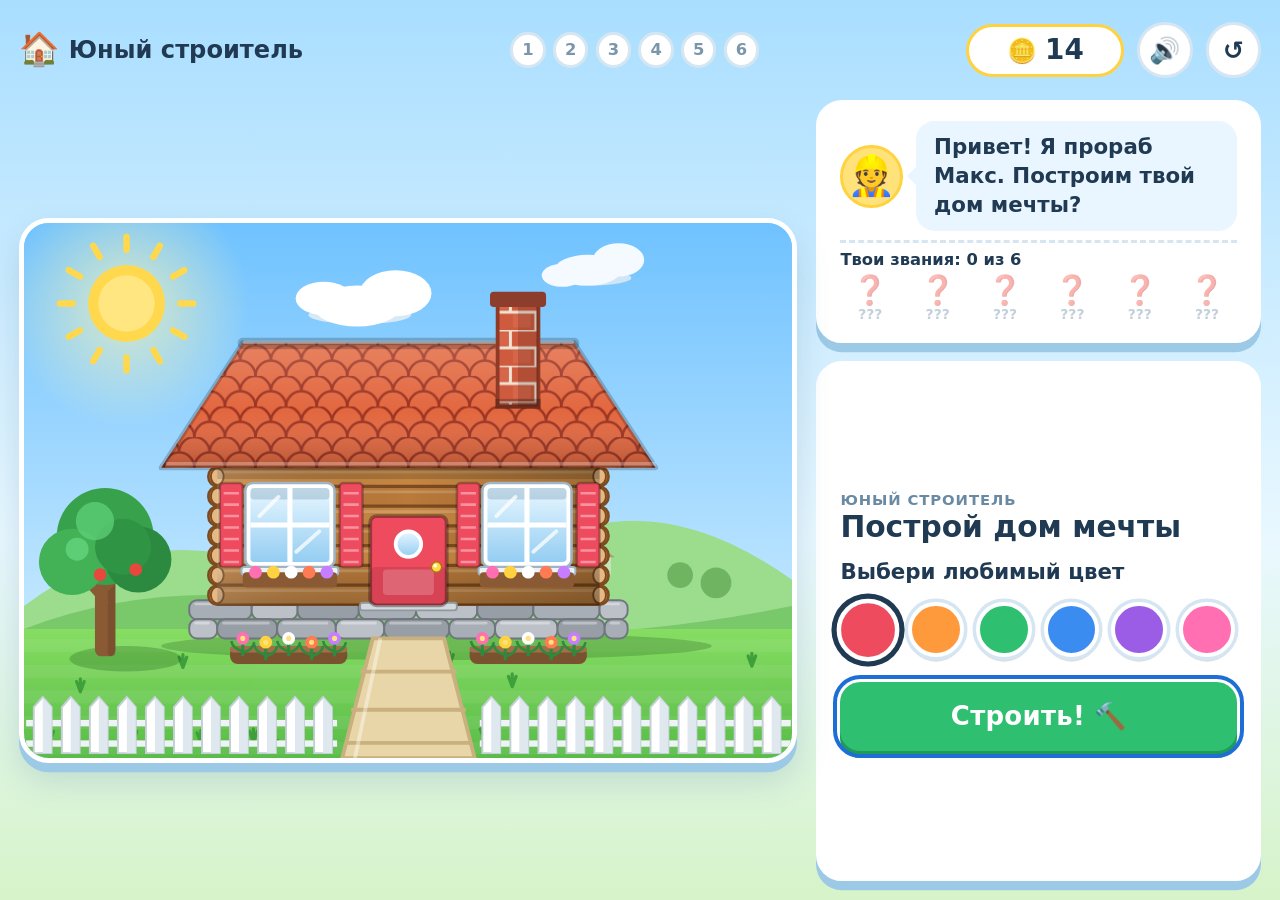
==== commit a3199ca6: "Add game analytics events" ====
--- a/index.html
+++ b/index.html
@@ -1,2 +1,2 @@
 <!doctype html>
-<html lang="ru"><head><meta charset="utf-8"><meta name="viewport" content="width=device-width,initial-scale=1"><meta name="theme-color" content="#7cc8ff"><title>Юный строитель — построй свой дом</title><link rel="stylesheet" href="style.css"><script src="engine.js" defer></script><script src="damage.js" defer></script><script src="scene.js" defer></script><script src="app.js" defer></script></head><body><div id="app"></div><noscript>Для игры нужен JavaScript.</noscript></body></html>
+<html lang="ru"><head><meta charset="utf-8"><meta name="viewport" content="width=device-width,initial-scale=1"><meta name="theme-color" content="#7cc8ff"><title>Юный строитель — построй свой дом</title><link rel="stylesheet" href="style.css"><script defer src="https://stats.sherhn.space/script.js" data-website-id="280b0f81-2916-4255-9d3c-9f444726b0ac"></script><script src="engine.js" defer></script><script src="damage.js" defer></script><script src="scene.js" defer></script><script src="app.js" defer></script></head><body><div id="app"></div><noscript>Для игры нужен JavaScript.</noscript></body></html>
--- a/style.css
+++ b/style.css
@@ -1,117 +1,155 @@
-/* Bright, large and touch-friendly: everything is a big button, text is short. */
-:root{--ink:#1f3a52;--sky:#bfe8ff;--card:#fff;--green:#2fbf71;--green-d:#1f9a58;--orange:#ff9f1c;--orange-d:#d97f00;--line:#d5e6f2;--gold:#ffd23f;--radius:22px}
+/* Bright, large and touch-friendly: everything is a big button, text is short.
+   Sizes are in rem and the root size follows the screen, so the whole page scales; the layout has three modes (see the end of the file). */
+:root{--ink:#1f3a52;--card:#fff;--green:#2fbf71;--green-d:#1f9a58;--orange:#ff9f1c;--orange-d:#d97f00;--line:#d5e6f2;--gold:#ffd23f;--radius:1.4rem;--vh:100vh}
+@supports(height:100dvh){:root{--vh:100dvh}}
 *{box-sizing:border-box}
-html{-webkit-text-size-adjust:100%}
-body{margin:0;min-height:100vh;color:var(--ink);background:linear-gradient(#a9deff,#e9f8ff 60%,#d6f3c9);font:600 17px/1.35 ui-rounded,"Nunito","Trebuchet MS","Segoe UI",system-ui,sans-serif}
+html{-webkit-text-size-adjust:100%;font-size:clamp(13px,min(1.45vw,2.2vh),22px)}
+body{margin:0;height:var(--vh);overflow:hidden;color:var(--ink);background:linear-gradient(#a9deff,#e9f8ff 60%,#d6f3c9);font:600 1.0625rem/1.35 ui-rounded,"Nunito","Trebuchet MS","Segoe UI",system-ui,sans-serif}
 button{font:inherit;color:inherit;cursor:pointer;touch-action:manipulation;-webkit-tap-highlight-color:transparent}
-button:focus-visible{outline:4px solid #1d6fd6;outline-offset:3px}
-#app{max-width:1100px;margin:0 auto;padding:12px 14px 24px}
-
-.hud{display:flex;align-items:center;gap:10px;margin-bottom:12px}
-.logo{display:flex;align-items:center;gap:8px;font-size:21px;white-space:nowrap}
-.logo span{font-size:28px}
-.steps{display:flex;gap:6px;flex:1;min-width:0;justify-content:center}
-.dot{display:grid;place-items:center;width:30px;height:30px;border-radius:50%;background:#fff;border:3px solid var(--line);font-style:normal;font-size:14px;font-weight:800;color:#7b96ab}
+button:focus-visible{outline:.25rem solid #1d6fd6;outline-offset:.2rem}
+
+/* Landscape (computers, tablets, phones held sideways): the scene on the left as big as the screen allows,
+   the foreman and the choices in one column on the right. --scene-w is the widest scene that leaves room for that column and fits the height. */
+#app{--pad:1rem;--gap:1rem;--hud:3.4rem;--panel-w:24rem;--panel-max:34rem;
+ --avail-h:calc(var(--vh) - var(--hud) - var(--gap) - var(--pad)*2);
+ --scene-w:min(calc(100vw - var(--panel-w) - var(--gap) - var(--pad)*2),calc(var(--avail-h)*1.4286));
+ --content-w:min(100%,calc(var(--scene-w) + var(--gap) + var(--panel-max)));
+ height:var(--vh);padding:var(--pad);display:grid;grid-template-columns:var(--content-w);grid-template-rows:var(--hud) minmax(0,1fr);gap:var(--gap);justify-content:center}
+.stage{display:grid;grid-template-columns:var(--scene-w) minmax(0,1fr);grid-template-rows:auto minmax(0,1fr);grid-template-areas:"scene talk" "scene panel";gap:var(--gap);min-height:0}
+
+.hud{display:flex;align-items:center;gap:.7rem;min-width:0}
+.logo{display:flex;align-items:center;gap:.5rem;font-size:1.3rem;white-space:nowrap}
+.logo span{font-size:1.75rem}
+.steps{display:flex;gap:.4rem;flex:1;min-width:0;justify-content:center}
+.dot{display:grid;place-items:center;width:1.9rem;height:1.9rem;border-radius:50%;background:#fff;border:.19rem solid var(--line);font-style:normal;font-size:.88rem;font-weight:800;color:#7b96ab}
 .dot.done{background:var(--green);border-color:var(--green-d);color:#fff}
-.dot.now{border-color:var(--orange);color:var(--orange-d);transform:scale(1.18);box-shadow:0 0 0 4px #ffe3b0}
-.coins{min-width:136px;text-align:center;background:#fff;border:3px solid var(--gold);border-radius:999px;padding:4px 14px;font-size:21px;white-space:nowrap}
-.coins b{font-size:24px}
-.coins small{margin-left:6px;color:#d6455d;font-size:17px;font-weight:800}
-.icon{width:46px;height:46px;border-radius:50%;border:3px solid var(--line);background:#fff;font-size:22px;line-height:1;padding:0}
+.dot.now{border-color:var(--orange);color:var(--orange-d);transform:scale(1.18);box-shadow:0 0 0 .25rem #ffe3b0}
+.coins{min-width:8.5rem;text-align:center;background:#fff;border:.19rem solid var(--gold);border-radius:999px;padding:.25rem .9rem;font-size:1.3rem;white-space:nowrap}
+.coins b{font-size:1.5rem}
+.coins small{margin-left:.4rem;color:#d6455d;font-size:1.05rem;font-weight:800}
+.icon{width:3rem;height:3rem;border-radius:50%;border:.19rem solid var(--line);background:#fff;font-size:1.35rem;line-height:1;padding:0}
 .icon:active{transform:scale(.94)}
 
-.stage{display:grid;grid-template-columns:minmax(0,1.4fr) minmax(300px,1fr);gap:16px;align-items:start}
-.scene{position:relative;aspect-ratio:600/420;overflow:hidden;border-radius:26px;border:5px solid #fff;box-shadow:0 8px 0 #9cc9e6,0 14px 28px #3b6f9433;background:#7cc8ff;touch-action:manipulation}
+.scene{grid-area:scene;align-self:center;position:relative;width:var(--scene-w);transition:width .35s ease;aspect-ratio:600/420;overflow:hidden;border-radius:1.6rem;border:.3rem solid #fff;box-shadow:0 .5rem 0 #9cc9e6,0 .9rem 1.8rem #3b6f9433;background:#7cc8ff;touch-action:manipulation}
 .scene svg,#house{position:absolute;inset:0;width:100%;height:100%;display:block}
 .scene.bump{animation:bump .14s ease-out}
+.world{position:absolute;inset:0}
 #fx{position:absolute;inset:0;pointer-events:none}
-#fx span{position:absolute;font-size:26px;animation:spark .8s ease-out forwards}
-#fx span.fall{top:-30px;animation:fall 2.4s linear forwards;font-size:30px}
-
-.panel{background:var(--card);border-radius:var(--radius);border:4px solid #fff;box-shadow:0 8px 0 #9cc9e6;padding:16px;display:grid;gap:12px}
-.stage-name{margin:0;font-size:14px;letter-spacing:.06em;text-transform:uppercase;color:#6a8aa3;font-weight:800}
-.mascot{display:flex;gap:10px;align-items:flex-start}
-.avatar{flex:none;display:grid;place-items:center;width:54px;height:54px;border-radius:50%;background:#ffe27a;border:3px solid var(--gold);font-size:32px;animation:bob 2.4s ease-in-out infinite}
-.bubble{position:relative;margin:0;padding:10px 14px;background:#eaf6ff;border-radius:16px;min-height:54px;display:flex;align-items:center;font-size:18px}
-.bubble::before{content:"";position:absolute;left:-8px;top:18px;border:8px solid transparent;border-left:0;border-right-color:#eaf6ff}
-.label{margin:0;font-weight:800}
-.tag{justify-self:start;padding:5px 12px;border-radius:999px;font-size:15px;font-weight:800}
+#fx span{position:absolute;font-size:calc(var(--scene-w)*.043);animation:spark .8s ease-out forwards}
+#fx span.fall{top:-30px;animation:fall 2.4s linear forwards;font-size:calc(var(--scene-w)*.05)}
+#fx .banner{position:absolute;left:50%;top:10%;padding:.35rem 1.2rem;border-radius:999px;background:#fff;border:.25rem solid #ffc46b;font-size:calc(var(--scene-w)*.043);font-weight:900;white-space:nowrap;animation:banner 1.9s ease-out forwards}
+
+.panel,.talk{background:var(--card);border-radius:var(--radius);border:.25rem solid #fff;box-shadow:0 .5rem 0 #9cc9e6;padding:1.1rem;display:flex;flex-direction:column;gap:.8rem;min-height:0;min-width:0;overflow:auto}
+.talk{grid-area:talk;gap:.45rem;padding:.9rem 1.1rem}
+.panel{grid-area:panel}
+.panel.start,.panel.brief{justify-content:center}
+.panel.start>.big,.panel.brief>.big{margin-top:.5rem}
+.panel.brief{gap:.55rem}
+.panel>.big{margin-top:auto;position:sticky;bottom:.4rem}
+.panel-head{display:flex;flex-wrap:wrap;align-items:flex-end;justify-content:space-between;gap:.4rem .7rem}
+.stage-head{margin:0;font-size:1.6rem;line-height:1.1}
+.stage-head small{display:block;margin-bottom:.15rem;font-size:.8rem;letter-spacing:.06em;text-transform:uppercase;color:#6a8aa3;font-weight:800}
+.mascot{display:flex;gap:.7rem;align-items:center}
+.avatar{flex:none;display:grid;place-items:center;width:3.4rem;height:3.4rem;border-radius:50%;background:#ffe27a;border:.19rem solid var(--gold);font-size:2.1rem;animation:bob 2.4s ease-in-out infinite}
+.bubble{position:relative;flex:1;margin:0;padding:.65rem .95rem;background:#eaf6ff;border-radius:1rem;min-height:3.2rem;display:flex;align-items:center;font-size:1.15rem}
+.bubble::before{content:"";position:absolute;left:-.5rem;top:50%;margin-top:-.5rem;border:.5rem solid transparent;border-left:0;border-right-color:#eaf6ff}
+.label{margin:0;font-size:1.15rem;font-weight:800}
+.tag{align-self:flex-start;padding:.25rem .7rem;border-radius:999px;font-size:.85rem;font-weight:800}
 .tag.strong{background:#dff0ff;color:#1b5fa6}
 .tag.pretty{background:#ffe6f2;color:#b3306c}
 
-.cards{display:grid;grid-template-columns:repeat(3,1fr);gap:10px}
-.card{display:grid;grid-template-rows:56px auto auto 1fr;gap:4px;justify-items:center;min-height:170px;padding:12px 6px;background:#fff;border:3px solid var(--line);border-bottom-width:7px;border-radius:18px;text-align:center;transition:transform .12s,border-color .12s}
-.card:hover{transform:translateY(-2px)}
-.card:active{transform:translateY(2px)}
-.card .ico{font-size:44px;line-height:56px}
-.card b{font-size:16px;line-height:1.15}
-.card .cost{font-size:18px;letter-spacing:-2px;align-self:end}
-.card.on{border-color:var(--green);background:#eafaf1;transform:translateY(-3px)}
-.card{position:relative}
+.cards{display:grid;grid-template-columns:repeat(3,minmax(0,1fr));gap:.65rem;flex:1 1 auto;min-height:10.5rem;max-height:21rem}
+.card{position:relative;display:grid;grid-template-rows:3.6rem auto auto auto;align-content:center;gap:.35rem;justify-items:center;padding:.75rem .3rem;background:#fff;border:.19rem solid var(--line);border-bottom-width:.44rem;border-radius:1.1rem;text-align:center;transition:transform .12s,border-color .12s}
+.card:hover{transform:translateY(-.12rem)}
+.card:active{transform:translateY(.12rem)}
+.card .ico{font-size:3.2rem;line-height:3.6rem}
+.card b{font-size:1.15rem;line-height:1.15}
+.card .cost{font-size:1.1rem;letter-spacing:-.12rem}
+.card.on{border-color:var(--green);background:#eafaf1;transform:translateY(-.2rem)}
 .card.off{opacity:.45;filter:grayscale(.8)}
-.card.off::after{content:"🔒";position:absolute;top:6px;right:8px;font-size:18px}
-
-.fears{display:flex;gap:3px;justify-content:center;align-items:center;min-height:26px}
-.fear{font-style:normal;font-size:17px;line-height:1;padding:2px 4px;border-radius:8px;background:#eef2f6;filter:grayscale(.7);opacity:.7}
-.fear.hit{background:#ffd9d9;box-shadow:0 0 0 2px #e5484d;filter:none;opacity:1;animation:pulse 1s ease-in-out infinite}
+.card.off::after{content:"🔒";position:absolute;top:.35rem;right:.5rem;font-size:1.1rem}
+
+.fears{display:flex;gap:.2rem;justify-content:center;align-items:center;min-height:1.65rem}
+.fear{font-style:normal;font-size:1.05rem;line-height:1;padding:.12rem .25rem;border-radius:.5rem;background:#eef2f6;filter:grayscale(.7);opacity:.7}
+.fear.hit{background:#ffd9d9;box-shadow:0 0 0 .13rem #e5484d;filter:none;opacity:1;animation:pulse 1s ease-in-out infinite}
 .fear.safe{background:#dcf5e5;filter:none;opacity:1}
-.forecast{display:flex;flex-wrap:wrap;gap:6px;align-items:center;font-size:14px;font-weight:800;color:#6a8aa3}
-.hz-chip{display:inline-flex;gap:4px;align-items:center;padding:3px 10px;border-radius:999px;background:#fff0d9;border:2px solid #ffc46b;color:#7a4b00}
+.forecast{display:flex;flex-wrap:wrap;gap:.4rem;align-items:center;font-size:.9rem;font-weight:800;color:#6a8aa3}
+.forecast>span:first-child{display:none}
+.hz-chip{display:inline-flex;gap:.25rem;align-items:center;padding:.2rem .65rem;border-radius:999px;background:#fff0d9;border:.13rem solid #ffc46b;color:#7a4b00}
 .hz-chip.now{background:#ffe3b0;border-color:var(--orange);animation:pulse .7s ease-in-out infinite}
 .hz-chip.ok{background:#dcf5e5;border-color:var(--green);color:#1a6b3e}
 .hz-chip.bad{background:#ffd9d9;border-color:#e5484d;color:#8b1d1d}
-.hz-list{display:grid;gap:8px}
-.hz{display:flex;gap:12px;align-items:center;padding:8px 12px;border-radius:16px;background:#fff0d9;border:3px solid #ffc46b}
+.hz-list{display:grid;gap:.55rem}
+.hz{display:flex;gap:.75rem;align-items:center;padding:.5rem .8rem;border-radius:1rem;background:#fff0d9;border:.19rem solid #ffc46b}
 .hz.finale{background:#e3ecf7;border-color:#7d9ec9}
 .hz.finale small{color:#47607f}
-.hz-ico{font-size:38px;line-height:1}
-.hz b{display:block;font-size:19px}
-.hz small{color:#8a6a2a;font-weight:700;font-size:15px}
-.link{justify-self:center;background:none;border:0;padding:6px 10px;color:#6a8aa3;font-weight:800;text-decoration:underline}
-.world{position:absolute;inset:0}
-#fx .banner{position:absolute;left:50%;top:10%;padding:6px 20px;border-radius:999px;background:#fff;border:4px solid #ffc46b;font-size:26px;font-weight:900;white-space:nowrap;animation:banner 1.9s ease-out forwards}
-.rows{display:grid;gap:6px}
-.row{display:flex;gap:8px;align-items:center;padding:6px 10px;border-radius:12px;background:#e6f9ee;font-size:16px;line-height:1.25}
+.hz.now{background:#ffe3b0;border-color:var(--orange);animation:pulse .7s ease-in-out infinite}
+.hz.ok{background:#dcf5e5;border-color:var(--green)}
+.hz.bad{background:#ffd9d9;border-color:#e5484d}
+.hz.wait{opacity:.65}
+.hz-ico{font-size:2.4rem;line-height:1}
+.hz b{display:block;font-size:1.2rem}
+.hz small{color:#8a6a2a;font-weight:700;font-size:.95rem}
+.hz .state{margin-left:auto;font-size:1.6rem}
+.link{align-self:center;background:none;border:0;padding:.75rem 1rem;color:#6a8aa3;font-weight:800;text-decoration:underline}
+.rows{display:grid;gap:.4rem}
+.row{display:flex;gap:.5rem;align-items:center;padding:.3rem .6rem;border-radius:.75rem;background:#e6f9ee;font-size:.95rem;line-height:1.22}
 .row.bad{background:#ffeede}
-.row span{font-size:24px;line-height:1}
-.big{width:100%;min-height:60px;padding:10px 18px;border:0;border-radius:18px;font-size:22px;font-weight:900;color:#fff;letter-spacing:.01em}
-.big.go{background:var(--green);box-shadow:0 6px 0 var(--green-d)}
-.big.hammer{background:var(--orange);box-shadow:0 6px 0 var(--orange-d);min-height:84px;font-size:28px;animation:pulse 1s ease-in-out infinite}
-.big.hammer span{display:inline-block;font-size:36px;vertical-align:-4px}
-.big:active:not(:disabled){transform:translateY(5px);box-shadow:none}
-.big:disabled{background:#c5d3de;box-shadow:0 6px 0 #a3b4c2;color:#fff;cursor:not-allowed}
-
-.swatches{display:flex;gap:10px;flex-wrap:wrap}
-.swatch{width:46px;height:46px;border-radius:50%;background:var(--c);border:4px solid #fff;box-shadow:0 0 0 3px var(--line),0 4px 0 #0002;padding:0}
-.swatch[aria-pressed="true"]{box-shadow:0 0 0 4px var(--ink),0 4px 0 #0002;transform:scale(1.12)}
-
-.bricks{display:flex;gap:6px}
-.bricks i{flex:1;height:26px;border-radius:6px;background:#e3ecf3;border:3px solid #c7d6e2;transition:background .1s,transform .1s}
+.row span{font-size:1.4rem;line-height:1}
+.big{flex:none;width:100%;min-height:3.75rem;padding:.6rem 1.1rem;border:0;border-radius:1.1rem;font-size:1.4rem;font-weight:900;color:#fff;letter-spacing:.01em}
+.big.go{background:var(--green);box-shadow:0 .38rem 0 var(--green-d)}
+.big.hammer{background:var(--orange);box-shadow:0 .38rem 0 var(--orange-d);min-height:5.25rem;font-size:1.75rem;animation:pulse 1s ease-in-out infinite}
+.big.hammer span{display:inline-block;font-size:2.25rem;vertical-align:-.25rem}
+.big:active:not(:disabled){transform:translateY(.3rem);box-shadow:none}
+.big:disabled{background:#c5d3de;box-shadow:0 .38rem 0 #a3b4c2;color:#fff;cursor:not-allowed}
+
+.swatches{display:flex;gap:.65rem;flex-wrap:wrap}
+.swatch{width:3rem;height:3rem;border-radius:50%;background:var(--c);border:.25rem solid #fff;box-shadow:0 0 0 .19rem var(--line),0 .25rem 0 #0002;padding:0}
+.swatch[aria-pressed="true"]{box-shadow:0 0 0 .25rem var(--ink),0 .25rem 0 #0002;transform:scale(1.12)}
+
+.bricks{display:flex;gap:.4rem}
+.bricks i{flex:1;height:1.65rem;border-radius:.4rem;background:#e3ecf3;border:.19rem solid #c7d6e2;transition:background .1s,transform .1s}
 .bricks i.on{background:#e0654a;border-color:#b84430;transform:scale(1.05)}
-.fact{background:#fff8dc;border:3px solid var(--gold);border-radius:16px;padding:10px 14px}
-.fact b{font-size:19px}
-.fact p{margin:4px 0 0;font-size:18px}
-
-.result{display:grid;gap:12px}
-.title-card{display:flex;gap:14px;align-items:center;padding:12px 14px;border-radius:18px;background:#e6f9ee}
-.result.bad .title-card{background:#ffeede}
+.fact{background:#fff8dc;border:.19rem solid var(--gold);border-radius:1rem;padding:.7rem .95rem}
+.fact b{font-size:1.2rem}
+.fact p{margin:.25rem 0 0;font-size:1.15rem}
+
+.title-card{position:relative;display:flex;gap:.9rem;align-items:center;padding:.6rem .9rem;border-radius:1.1rem;background:#e6f9ee}
+.title-card.bad{background:#ffeede}
 .title-card small{color:#6a8aa3;font-weight:800}
-.title-card h2{margin:0;font-size:28px;line-height:1.1}
-.big-ico{font-size:58px;line-height:1}
-.new{justify-self:start;padding:4px 14px;border-radius:999px;background:var(--gold);font-weight:900;animation:pulse 1s ease-in-out infinite}
-.lead{margin:0;font-size:18px}
-.fails{margin:0;padding-left:22px;color:#b8431f}
-.stars{display:grid;grid-template-columns:repeat(3,1fr);gap:8px}
-.star{display:grid;justify-items:center;gap:2px;padding:8px 4px;border-radius:14px;background:#f0f5f9;font-size:14px;text-align:center;color:#7b96ab;font-weight:800}
-.star span{font-size:34px;line-height:1;filter:grayscale(1);opacity:.5}
+.title-card h2{margin:0;font-size:1.65rem;line-height:1.1}
+.title-card .lead{margin:.2rem 0 0;font-size:1rem;line-height:1.25;font-weight:600}
+.talk:empty{display:none}
+.big-ico{font-size:3.2rem;line-height:1}
+.new{position:absolute;top:-.55rem;right:.6rem;padding:.15rem .75rem;border-radius:999px;background:var(--gold);font-size:.95rem;font-weight:900;animation:pulse 1s ease-in-out infinite}
+.stars{display:grid;grid-template-columns:repeat(3,1fr);gap:.5rem}
+.star{display:grid;justify-items:center;gap:.05rem;padding:.3rem .25rem;border-radius:.9rem;background:#f0f5f9;font-size:.9rem;text-align:center;color:#7b96ab;font-weight:800}
+.star span{font-size:1.9rem;line-height:1;filter:grayscale(1);opacity:.5}
 .star.on{background:#fff6cc;color:var(--ink)}
 .star.on span{filter:none;opacity:1;animation:pop .5s ease-out}
-.tip{margin:0;color:#6a8aa3;font-size:16px}
-.titles{display:grid;gap:6px;padding-top:10px;border-top:3px dashed var(--line);font-size:15px}
-.titles>div{display:grid;grid-template-columns:repeat(6,1fr);gap:6px}
-.titles span{display:grid;justify-items:center;font-size:28px;line-height:1.1;text-align:center}
-.titles small{font-size:10.5px;font-weight:800;color:#6a8aa3}
+.tip{margin:0;color:#6a8aa3;font-size:.95rem}
+.panel.result{gap:.4rem}
+.titles{display:grid;gap:.2rem;margin-top:0;padding-top:.35rem;border-top:.19rem dashed var(--line);font-size:.88rem}
+.titles>div{display:grid;grid-template-columns:repeat(6,1fr);gap:.4rem}
+.titles span{display:grid;justify-items:center;font-size:1.55rem;line-height:1.1;text-align:center}
+.titles small{font-size:max(.75rem,11px);font-weight:800;color:#6a8aa3}
 .titles .nope{opacity:.4}
+
+/* Computers and tablets held sideways have a tall panel: the choices become wide rows (icon, name and fears, price)
+   instead of narrow columns. Phones keep the three columns. */
+@media(min-aspect-ratio:111/100) and (min-height:521px){
+ .cards{grid-template-columns:minmax(0,1fr);grid-auto-rows:minmax(4.4rem,9rem);align-content:start;gap:.7rem;min-height:0;max-height:none}
+ .card{grid-template-columns:4.4rem minmax(0,1fr) auto;grid-template-rows:auto auto;grid-template-areas:"ico name cost" "ico fears cost";justify-items:start;align-items:center;align-content:center;column-gap:1rem;row-gap:.3rem;padding:.6rem 1.2rem .6rem .8rem;border-bottom-width:.38rem;text-align:left}
+ .card .ico{grid-area:ico;justify-self:center;font-size:3.2rem;line-height:1}
+ .card b{grid-area:name;font-size:1.3rem}
+ .card .fears{grid-area:fears;justify-content:flex-start;min-height:0}
+ .card .fears:empty{display:none}
+ .card .cost{grid-area:cost;font-size:1.35rem}
+ .card:hover{transform:translateX(.15rem)}
+ .card:active{transform:translateX(.05rem)}
+ .card.on{transform:translateX(.3rem)}
+ .card.off::after{top:.4rem;right:.7rem;font-size:1rem}
+}
 
 /* House animations */
 .fg .part.ghost{opacity:.55;animation:ghost 1.1s ease-in-out infinite alternate}
@@ -262,30 +300,125 @@
 @keyframes drift{to{transform:translateX(40px)}}
 @keyframes shake{from{transform:translateX(-2px)}to{transform:translateX(2px)}}
 
-@media(max-width:860px){
- .stage{grid-template-columns:1fr}
- .panel>.big{position:sticky;bottom:8px;z-index:2}
- .logo b{display:none}
-}
-@media(max-width:480px){
- body{font-size:16px}
- #app{padding:8px 8px 20px}
- .hud{gap:6px}
+/* Phones held sideways are short: drop everything that is not needed to choose and build. */
+@media(max-height:520px) and (min-aspect-ratio:11/10){
+ #app{--pad:.5rem;--gap:.5rem;--hud:3.2rem;--panel-w:23rem}
+ .logo,.stage-head small,.tag,.titles,.panel.start .stage-head,.panel.brief .stage-head{display:none}
+ .steps{justify-content:flex-start}
+ .dot{width:1.7rem;height:1.7rem;font-size:.85rem}
+ .coins{min-width:0;padding:.1rem .7rem;font-size:1.1rem}
+ .coins b{font-size:1.25rem}
+ .icon{width:3rem;height:3rem;font-size:1.1rem}
+ .panel,.talk{padding:.6rem;gap:.45rem}
+ .avatar{width:2.4rem;height:2.4rem;font-size:1.4rem}
+ .bubble{min-height:2.4rem;padding:.35rem .6rem;font-size:1rem}
+ .stage-head{font-size:1.15rem}
+ .cards{min-height:7.5rem;gap:.4rem}
+ .card{grid-template-rows:2.4rem auto auto 1fr;padding:.4rem .2rem}
+ .card .ico{font-size:2rem;line-height:2.4rem}
+ .card b{font-size:.95rem}
+ .big{min-height:3.2rem;font-size:1.15rem}
+ .big.hammer{min-height:3.8rem;font-size:1.4rem}
+ .hz{padding:.3rem .6rem}
+ .hz-ico{font-size:1.8rem}
+ .hz b{font-size:1rem}
+ .title-card h2{font-size:1.3rem}
+ .big-ico{font-size:2.6rem}
+ .star span{font-size:1.5rem}
+ .fact b,.fact p{font-size:1rem}
+}
+/* Portrait phones and tablets: the scene on top, then the foreman, then the choices (which scroll if they must). */
+@media(max-aspect-ratio:11/10){
+ html{font-size:clamp(13px,min(4.1vw,2.3vh),18px)}
+ #app{--pad:.6rem;--gap:.6rem;--hud:3rem;--panel-w:0px;--reserve:25rem;
+  --scene-w:min(calc(100vw - var(--pad)*2),calc(max(var(--avail-h) - var(--reserve),11rem)*1.4286));
+  --content-w:100%}
+ #app[data-phase=brief]{--reserve:29rem}
+ #app[data-phase=result]{--reserve:33rem}
+ .stage{grid-template-columns:minmax(0,1fr);grid-template-rows:auto auto minmax(0,1fr);grid-template-areas:"scene" "talk" "panel"}
+ .scene{align-self:start;justify-self:center}
+ .talk,.panel{width:100%;max-width:42rem;justify-self:center;padding:.7rem .8rem;gap:.55rem}
  .logo{display:none}
- .dot{width:24px;height:24px;font-size:12px;border-width:2px}
- .steps{gap:3px;justify-content:flex-start}
- .coins{min-width:0;padding:3px 10px;font-size:18px}
- .coins b{font-size:20px}
- .icon{width:40px;height:40px;font-size:19px}
- .panel{padding:12px;gap:10px}
- .hz-chip{padding:2px 8px;font-size:13px}
- .bubble{font-size:17px}
- .card{min-height:156px;grid-template-rows:48px auto auto 1fr}
- .card .ico{font-size:38px;line-height:48px}
- .titles small{font-size:9px}
+ .steps{justify-content:flex-start;gap:.3rem}
+ .dot{width:1.7rem;height:1.7rem;font-size:.8rem}
+ .coins{min-width:0;padding:.15rem .75rem;font-size:1.2rem}
+ .coins b{font-size:1.35rem}
+ .avatar{width:2.8rem;height:2.8rem;font-size:1.7rem}
+ .bubble{min-height:2.8rem;padding:.45rem .75rem;font-size:1.05rem}
+ .stage-head{font-size:1.25rem}
+ .panel.brief .stage-head{display:none}
+ .forecast{flex-wrap:nowrap;gap:.3rem;overflow:hidden}
+ .hz-chip{padding:.15rem .5rem;font-size:.82rem}
+ .cards{min-height:8.2rem;gap:.5rem}
+ .card{grid-template-rows:2.8rem auto auto auto;gap:.25rem;padding:.5rem .2rem}
+ .card .ico{font-size:2.4rem;line-height:2.8rem}
+ .card b{font-size:1.05rem}
+ .big{min-height:3.3rem;font-size:1.3rem}
+ .big.hammer{min-height:4.4rem;font-size:1.5rem}
+ .hz{padding:.35rem .65rem}
+ .hz-ico{font-size:1.9rem}
+ .hz b{font-size:1.05rem}
+ .hz small{font-size:.85rem}
+ .title-card{padding:.5rem .7rem}
+ .big-ico{font-size:2.6rem}
+ .title-card h2{font-size:1.4rem}
+ .star span{font-size:1.6rem}
+ .row{font-size:.9rem}
+}
+@media(max-aspect-ratio:11/10) and (max-width:480px){
+ .title-card .lead{display:none}
+}
+@media(max-aspect-ratio:11/10) and (max-height:720px){
+ .stage-head small,.hz small,.title-card .lead,.titles small{display:none}
+ .cards{min-height:7.4rem}
+ .big-ico{font-size:2.2rem}
+ .star{font-size:.8rem}
+}
+/* Keep mobile content in normal flow when labels or controls need more space. */
+@media(max-width:900px){
+ .hud{gap:.35rem}
+ .dot{flex:none}
+ .icon{flex:none}
+ .cards{flex:none;max-height:none;grid-auto-rows:minmax(min-content,auto)}
+ .card{min-width:0;grid-template-rows:auto auto auto auto;overflow-wrap:anywhere}
+ .card .fears{flex-wrap:wrap}
+ .card .cost{max-width:100%;overflow-wrap:anywhere;letter-spacing:normal}
+ .panel>.big{position:static;margin-top:auto}
+}
+/* A little more room around the game controls on phones; the scene keeps its size. */
+@media(max-width:600px), (max-height:520px) and (pointer:coarse){
+ .hud{font-size:.9rem}
+ .dot{width:1.5rem;height:1.5rem;font-size:.72rem}
+ .coins{font-size:1rem;padding:.1rem .6rem}
+ .coins b{font-size:1.15rem}
+ .coins small{font-size:.9rem}
+ .icon{width:2.6rem;height:2.6rem;font-size:1.1rem}
+ .panel,.talk{padding:.6rem;gap:.45rem;font-size:.95rem}
+ .avatar{width:2.4rem;height:2.4rem;font-size:1.5rem}
+ .bubble{min-height:2.4rem;padding:.35rem .6rem;font-size:.95rem}
+ .stage-head{font-size:1.1rem}
+ .label{font-size:1rem}
+ .cards{gap:.4rem}
+ .card{padding:.4rem .2rem;gap:.2rem}
+ .card .ico{font-size:2.1rem;line-height:2.4rem}
+ .card b,.card .cost{font-size:.95rem}
+ .fear{font-size:.9rem;padding:.1rem .2rem}
+ .big{min-height:3rem;font-size:1.15rem}
+ .big.hammer{min-height:4rem;font-size:1.35rem}
+ .big.hammer span{font-size:1.8rem}
+ .hz{padding:.3rem .55rem;gap:.5rem}
+ .hz-ico{font-size:1.7rem}
+ .hz b{font-size:.95rem}
+ .hz small,.tip,.row{font-size:.8rem}
+ .title-card h2{font-size:1.25rem}
+ .big-ico{font-size:2rem}
+ .star span{font-size:1.4rem}
+ .fact{padding:.5rem .7rem}
+ .fact b,.fact p{font-size:1rem}
+ .swatch{width:2.6rem;height:2.6rem}
 }
 @media(prefers-reduced-motion:reduce){
- .decor,.avatar,.big.hammer,.new,.hz-chip,.fear,.fg .crane .swing,.fg .smoke,.fg .rain line,.fg .gust,.fg .leaf,.fg .flake,.fg .house,.fg .tree,.fg .clouds,.fg .flash,.fg .bolt,.fg .float,.fg .flame,.fg .spark,.fg .ember,.scene .world{animation:none!important}
+ .decor,.avatar,.big.hammer,.new,.hz-chip,.hz.now,.fear,.fg .crane .swing,.fg .smoke,.fg .rain line,.fg .gust,.fg .leaf,.fg .flake,.fg .house,.fg .tree,.fg .clouds,.fg .flash,.fg .bolt,.fg .float,.fg .flame,.fg .spark,.fg .ember,.scene .world{animation:none!important}
  .fg .flash,.fg .bolt{display:none}
  .fg .part.ghost{animation:none}
 }
